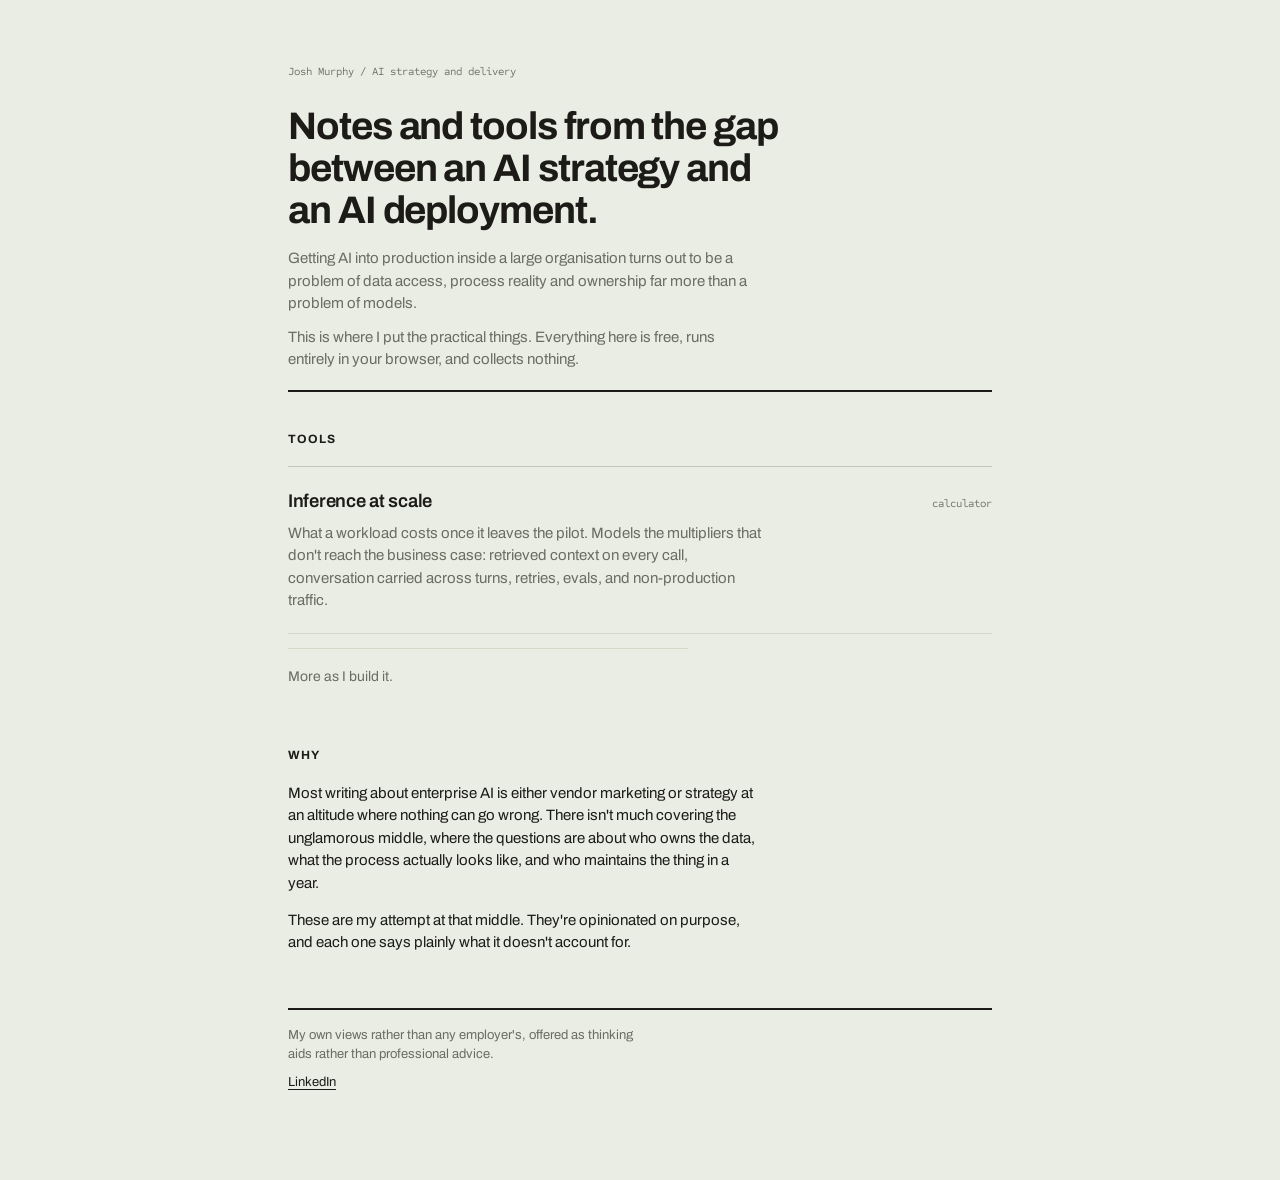
==== index.html @ 3060429d "Update index.html" ====
<!DOCTYPE html>
<html lang="en">
<head>
<meta charset="utf-8">
<meta name="viewport" content="width=device-width, initial-scale=1">
<title>Josh Murphy — AI strategy and delivery</title>
<meta name="description" content="Tools and working notes on getting AI from proposal to production.">
<link rel="preconnect" href="https://fonts.googleapis.com">
<link rel="preconnect" href="https://fonts.gstatic.com" crossorigin>
<link href="https://fonts.googleapis.com/css2?family=Archivo:wght@400;500;600;700&family=Sometype+Mono:wght@400;500;700&display=swap" rel="stylesheet">
<style>
  :root{
    --paper:#EAEDE4;
    --ink:#1C1B17;
    --faded:#6A6D60;
    --rule:#C2C6B6;
    --hair:#D6DACB;
    --red:#A83829;
    --sans:'Archivo',Helvetica,Arial,sans-serif;
    --mono:'Sometype Mono',ui-monospace,Menlo,monospace;
  }

  *{box-sizing:border-box;}
  html{-webkit-text-size-adjust:100%;}

  body{
    margin:0;
    background:var(--paper);
    color:var(--ink);
    font-family:var(--sans);
    font-size:16px;
    line-height:1.5;
    padding:0 1.15rem 5rem;
  }

  .sheet{max-width:44rem;margin:0 auto;}

  a{color:var(--ink);text-underline-offset:3px;}
  :focus-visible{outline:2px solid var(--red);outline-offset:2px;}

  .masthead{padding:4rem 0 1.2rem;border-bottom:2px solid var(--ink);}

  .docline{
    font-family:var(--mono);
    font-size:.6875rem;
    color:var(--faded);
    margin:0 0 1.5rem;
  }

  h1{
    font-weight:700;
    font-size:clamp(1.65rem,4.4vw,2.4rem);
    letter-spacing:-.028em;
    line-height:1.1;
    margin:0 0 1rem;
    max-width:22ch;
  }

  .standfirst{font-size:.9375rem;color:var(--faded);margin:0 0 .7rem;max-width:52ch;}
  .standfirst:last-child{margin-bottom:0;}

  .block{padding:2.4rem 0 .4rem;}

  .block > h2{
    font-size:.75rem;
    font-weight:700;
    letter-spacing:.08em;
    text-transform:uppercase;
    margin:0 0 1.1rem;
  }

  .item{
    display:block;
    text-decoration:none;
    color:var(--ink);
    border-top:1px solid var(--rule);
    border-bottom:1px solid var(--hair);
    padding:1.3rem 0;
  }

  .item + .item{border-top:0;}

  .itop{
    display:flex;
    justify-content:space-between;
    align-items:baseline;
    gap:1rem;
    margin-bottom:.4rem;
  }

  .item h3{
    font-size:1.15rem;
    font-weight:600;
    letter-spacing:-.015em;
    margin:0;
  }

  .item .meta{
    font-family:var(--mono);
    font-size:.6875rem;
    color:var(--faded);
    white-space:nowrap;
  }

  .item p{font-size:.9375rem;color:var(--faded);margin:0;max-width:54ch;}

  .item:hover h3{color:var(--red);}
  .item:hover .meta{color:var(--red);}

  .pending{
    border-top:1px solid var(--hair);
    padding:1.1rem 0 0;
    font-size:.875rem;
    color:var(--faded);
    max-width:50ch;
  }

  .prose p{font-size:.9375rem;margin:0 0 .9rem;max-width:52ch;}
  .prose p:last-child{margin-bottom:0;}

  footer{
    margin-top:3rem;
    padding-top:1rem;
    border-top:2px solid var(--ink);
    font-size:.8125rem;
    color:var(--faded);
  }

  footer p{margin:0 0 .5rem;max-width:50ch;}
</style>
</head>
<body>
<div class="sheet">

<div class="masthead">
  <p class="docline">Josh Murphy / AI strategy and delivery</p>
  <h1>Notes and tools from the gap between an AI strategy and an AI deployment.</h1>
  <p class="standfirst">Getting AI into production inside a large organisation turns out to be a problem of data access, process reality and ownership far more than a problem of models.</p>
  <p class="standfirst">This is where I put the practical things. Everything here is free, runs entirely in your browser, and collects nothing.</p>
</div>

<div class="block">
  <h2>Tools</h2>

  <a class="item" href="cost/">
    <div class="itop">
      <h3>Inference at scale</h3>
      <span class="meta">calculator</span>
    </div>
    <p>What a workload costs once it leaves the pilot. Models the multipliers that don't reach the business case: retrieved context on every call, conversation carried across turns, retries, evals, and non-production traffic.</p>
  </a>

  <p class="pending">More as I build it.</p>
</div>

<div class="block prose">
  <h2>Why</h2>
  <p>Most writing about enterprise AI is either vendor marketing or strategy at an altitude where nothing can go wrong. There isn't much covering the unglamorous middle, where the questions are about who owns the data, what the process actually looks like, and who maintains the thing in a year.</p>
  <p>These are my attempt at that middle. They're opinionated on purpose, and each one says plainly what it doesn't account for.</p>
</div>

<footer>
  <p>My own views rather than any employer's, offered as thinking aids rather than professional advice.</p>
  <p><a href="https://www.linkedin.com/in/josh-murphy-96575b184">LinkedIn</a></p>
</footer>

</div>
</body>
</html>
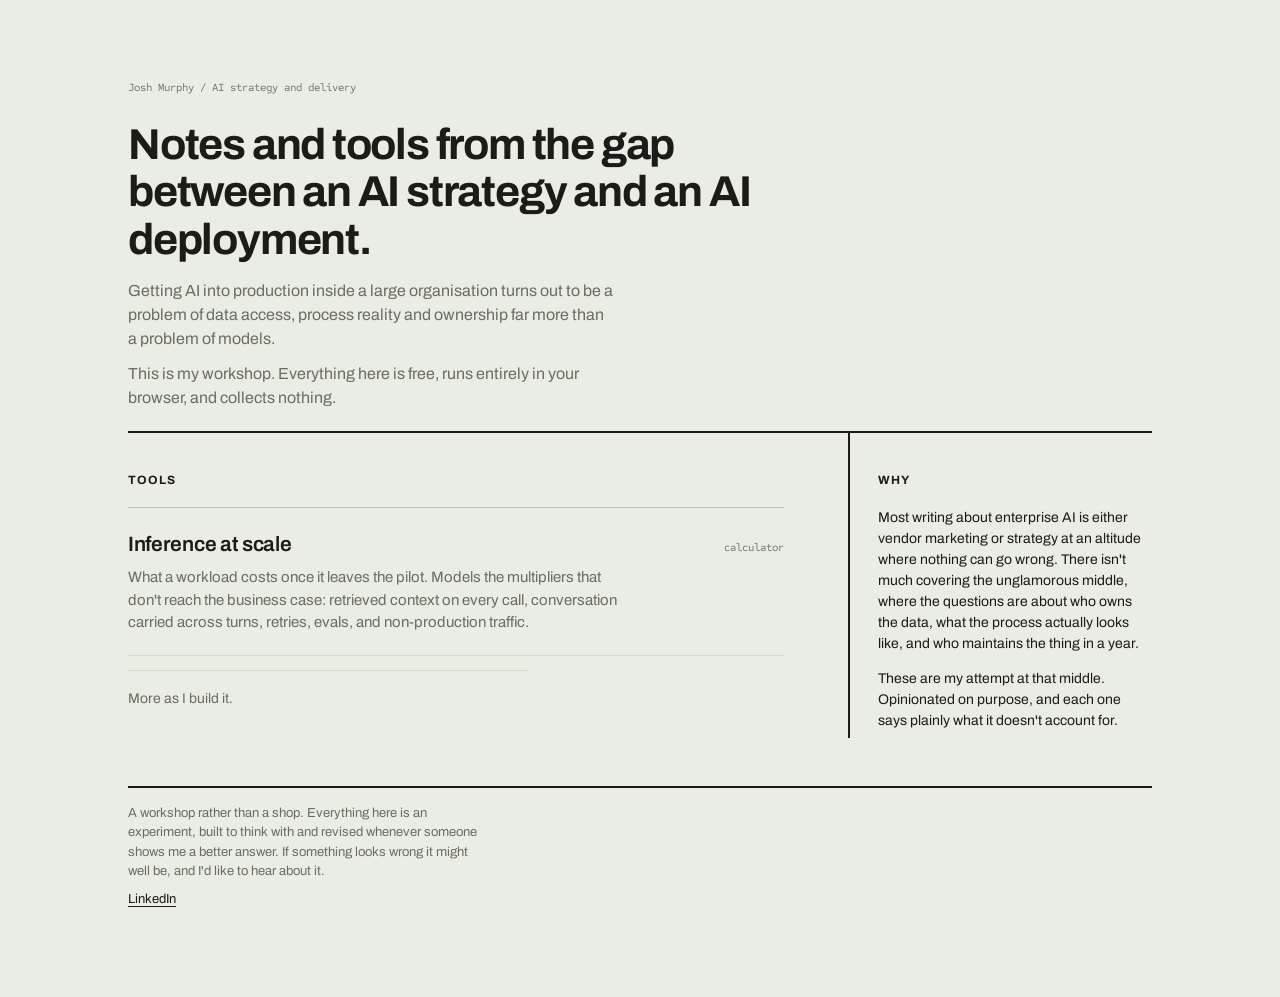
==== commit 58e5e3af: "Update index.html" ====
--- a/index.html
+++ b/index.html
@@ -3,7 +3,7 @@
 <head>
 <meta charset="utf-8">
 <meta name="viewport" content="width=device-width, initial-scale=1">
-<title>Josh Murphy — AI strategy and delivery</title>
+<title>Josh Murphy — AI strategist and enthusiast</title>
 <meta name="description" content="Tools and working notes on getting AI from proposal to production.">
 <link rel="preconnect" href="https://fonts.googleapis.com">
 <link rel="preconnect" href="https://fonts.gstatic.com" crossorigin>
@@ -33,12 +33,12 @@
     padding:0 1.15rem 5rem;
   }
 
-  .sheet{max-width:44rem;margin:0 auto;}
+  .sheet{max-width:64rem;margin:0 auto;}
 
   a{color:var(--ink);text-underline-offset:3px;}
   :focus-visible{outline:2px solid var(--red);outline-offset:2px;}
 
-  .masthead{padding:4rem 0 1.2rem;border-bottom:2px solid var(--ink);}
+  .masthead{padding:4rem 0 1.3rem;border-bottom:2px solid var(--ink);}
 
   .docline{
     font-family:var(--mono);
@@ -49,15 +49,17 @@
 
   h1{
     font-weight:700;
-    font-size:clamp(1.65rem,4.4vw,2.4rem);
+    font-size:clamp(1.65rem,4.4vw,2.7rem);
     letter-spacing:-.028em;
     line-height:1.1;
     margin:0 0 1rem;
-    max-width:22ch;
+    max-width:24ch;
   }
 
-  .standfirst{font-size:.9375rem;color:var(--faded);margin:0 0 .7rem;max-width:52ch;}
+  .standfirst{font-size:.9375rem;color:var(--faded);margin:0 0 .7rem;max-width:54ch;}
   .standfirst:last-child{margin-bottom:0;}
+
+  .layout{display:block;}
 
   .block{padding:2.4rem 0 .4rem;}
 
@@ -88,12 +90,7 @@
     margin-bottom:.4rem;
   }
 
-  .item h3{
-    font-size:1.15rem;
-    font-weight:600;
-    letter-spacing:-.015em;
-    margin:0;
-  }
+  .item h3{font-size:1.2rem;font-weight:600;letter-spacing:-.015em;margin:0;}
 
   .item .meta{
     font-family:var(--mono);
@@ -102,10 +99,9 @@
     white-space:nowrap;
   }
 
-  .item p{font-size:.9375rem;color:var(--faded);margin:0;max-width:54ch;}
+  .item p{font-size:.9375rem;color:var(--faded);margin:0;max-width:56ch;}
 
-  .item:hover h3{color:var(--red);}
-  .item:hover .meta{color:var(--red);}
+  .item:hover h3,.item:hover .meta{color:var(--red);}
 
   .pending{
     border-top:1px solid var(--hair);
@@ -126,7 +122,31 @@
     color:var(--faded);
   }
 
-  footer p{margin:0 0 .5rem;max-width:50ch;}
+  footer p{margin:0 0 .5rem;max-width:52ch;}
+
+  @media (min-width:58rem){
+    body{padding-left:2rem;padding-right:2rem;}
+    .masthead{padding-top:5rem;}
+    .standfirst{font-size:1rem;}
+
+    .layout{
+      display:grid;
+      grid-template-columns:minmax(0,1fr) 19rem;
+      gap:4rem;
+      align-items:start;
+    }
+
+    .side{
+      padding-top:2.4rem;
+      border-left:2px solid var(--ink);
+      padding-left:1.75rem;
+    }
+
+    .side .block{padding-top:0;}
+    .side .prose p{font-size:.875rem;}
+
+    .item h3{font-size:1.3rem;}
+  }
 </style>
 </head>
 <body>
@@ -136,31 +156,39 @@
   <p class="docline">Josh Murphy / AI strategy and delivery</p>
   <h1>Notes and tools from the gap between an AI strategy and an AI deployment.</h1>
   <p class="standfirst">Getting AI into production inside a large organisation turns out to be a problem of data access, process reality and ownership far more than a problem of models.</p>
-  <p class="standfirst">This is where I put the practical things. Everything here is free, runs entirely in your browser, and collects nothing.</p>
+  <p class="standfirst">This is my workshop. Everything here is free, runs entirely in your browser, and collects nothing.</p>
 </div>
 
-<div class="block">
-  <h2>Tools</h2>
+<div class="layout">
 
-  <a class="item" href="cost/">
-    <div class="itop">
-      <h3>Inference at scale</h3>
-      <span class="meta">calculator</span>
+  <div class="main">
+    <div class="block">
+      <h2>Tools</h2>
+
+      <a class="item" href="cost/">
+        <div class="itop">
+          <h3>Inference at scale</h3>
+          <span class="meta">calculator</span>
+        </div>
+        <p>What a workload costs once it leaves the pilot. Models the multipliers that don't reach the business case: retrieved context on every call, conversation carried across turns, retries, evals, and non-production traffic.</p>
+      </a>
+
+      <p class="pending">More as I build it.</p>
     </div>
-    <p>What a workload costs once it leaves the pilot. Models the multipliers that don't reach the business case: retrieved context on every call, conversation carried across turns, retries, evals, and non-production traffic.</p>
-  </a>
+  </div>
 
-  <p class="pending">More as I build it.</p>
-</div>
+  <div class="side">
+    <div class="block prose">
+      <h2>Why</h2>
+      <p>Most writing about enterprise AI is either vendor marketing or strategy at an altitude where nothing can go wrong. There isn't much covering the unglamorous middle, where the questions are about who owns the data, what the process actually looks like, and who maintains the thing in a year.</p>
+      <p>These are my attempt at that middle. Opinionated on purpose, and each one says plainly what it doesn't account for.</p>
+    </div>
+  </div>
 
-<div class="block prose">
-  <h2>Why</h2>
-  <p>Most writing about enterprise AI is either vendor marketing or strategy at an altitude where nothing can go wrong. There isn't much covering the unglamorous middle, where the questions are about who owns the data, what the process actually looks like, and who maintains the thing in a year.</p>
-  <p>These are my attempt at that middle. They're opinionated on purpose, and each one says plainly what it doesn't account for.</p>
 </div>
 
 <footer>
-  <p>My own views rather than any employer's, offered as thinking aids rather than professional advice.</p>
+  <p>A workshop rather than a shop. Everything here is an experiment, built to think with and revised whenever someone shows me a better answer. If something looks wrong it might well be, and I'd like to hear about it.</p>
   <p><a href="https://www.linkedin.com/in/josh-murphy-96575b184">LinkedIn</a></p>
 </footer>
 
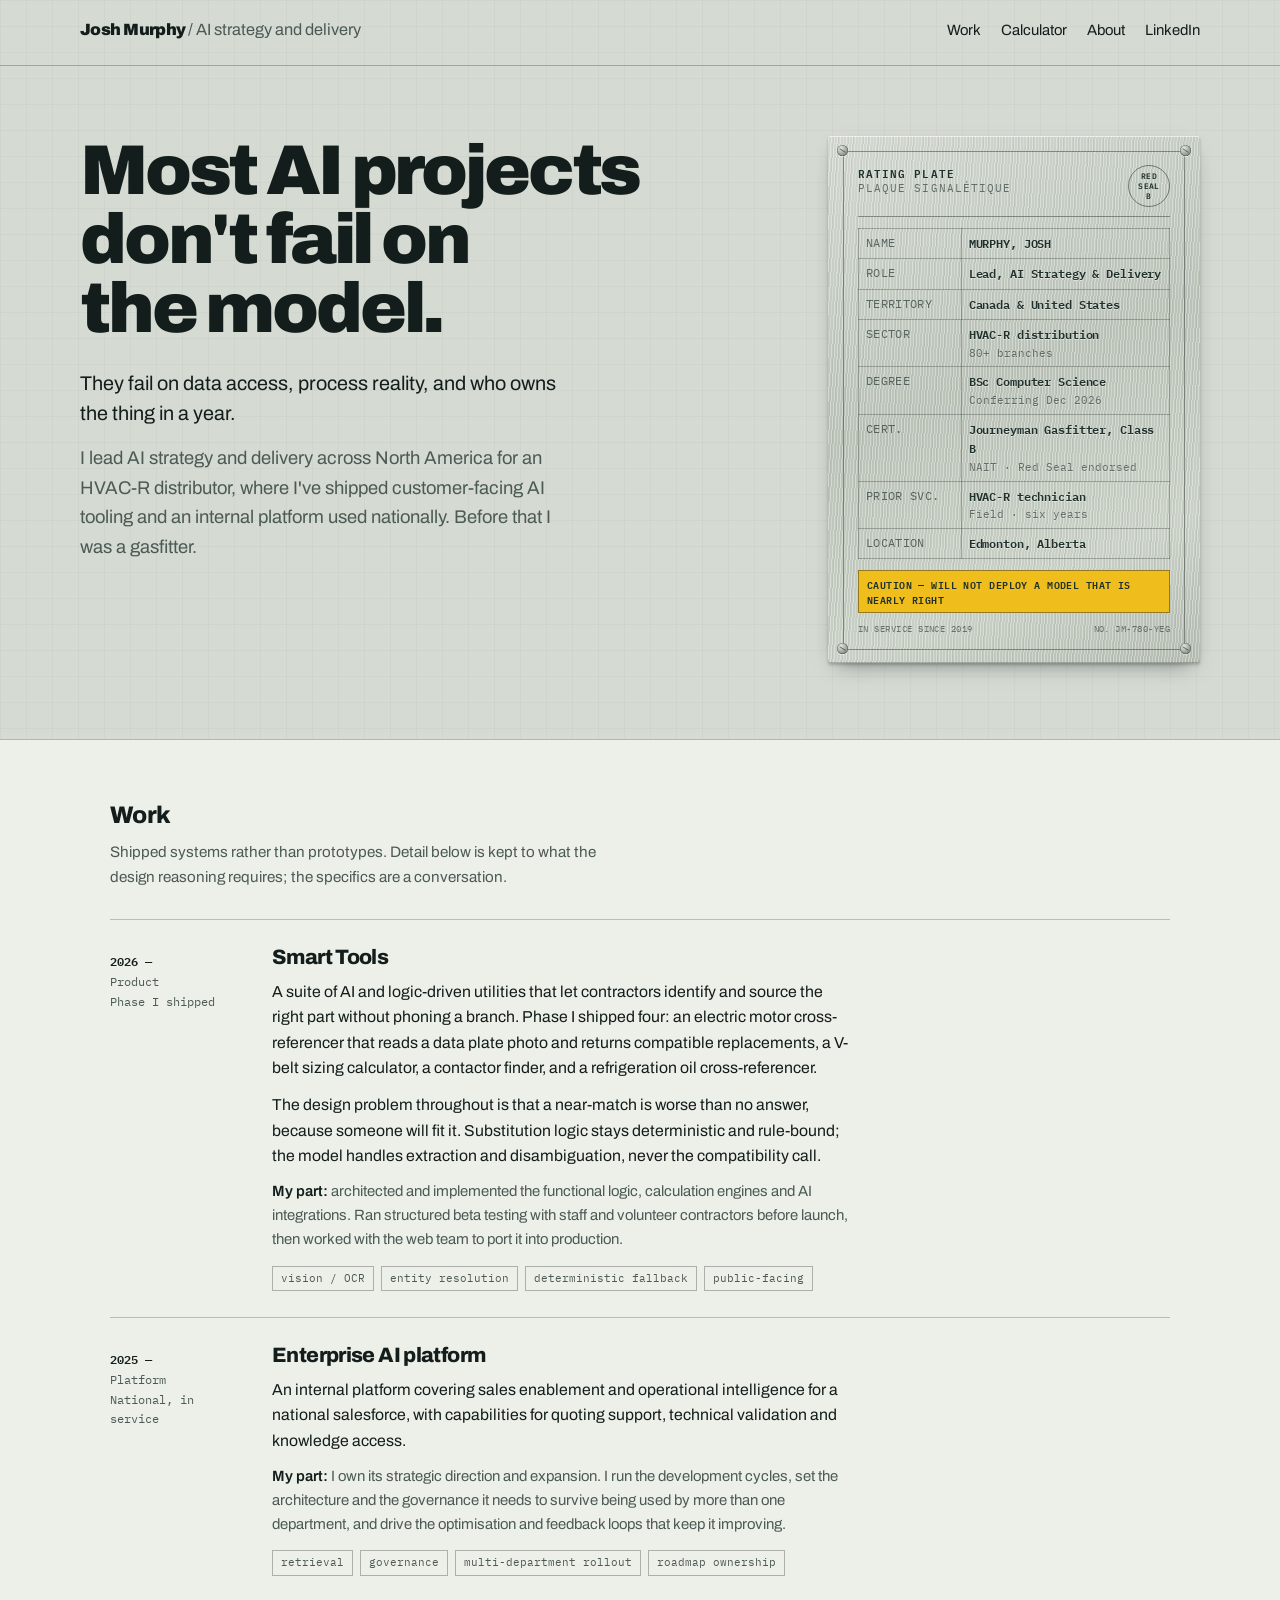
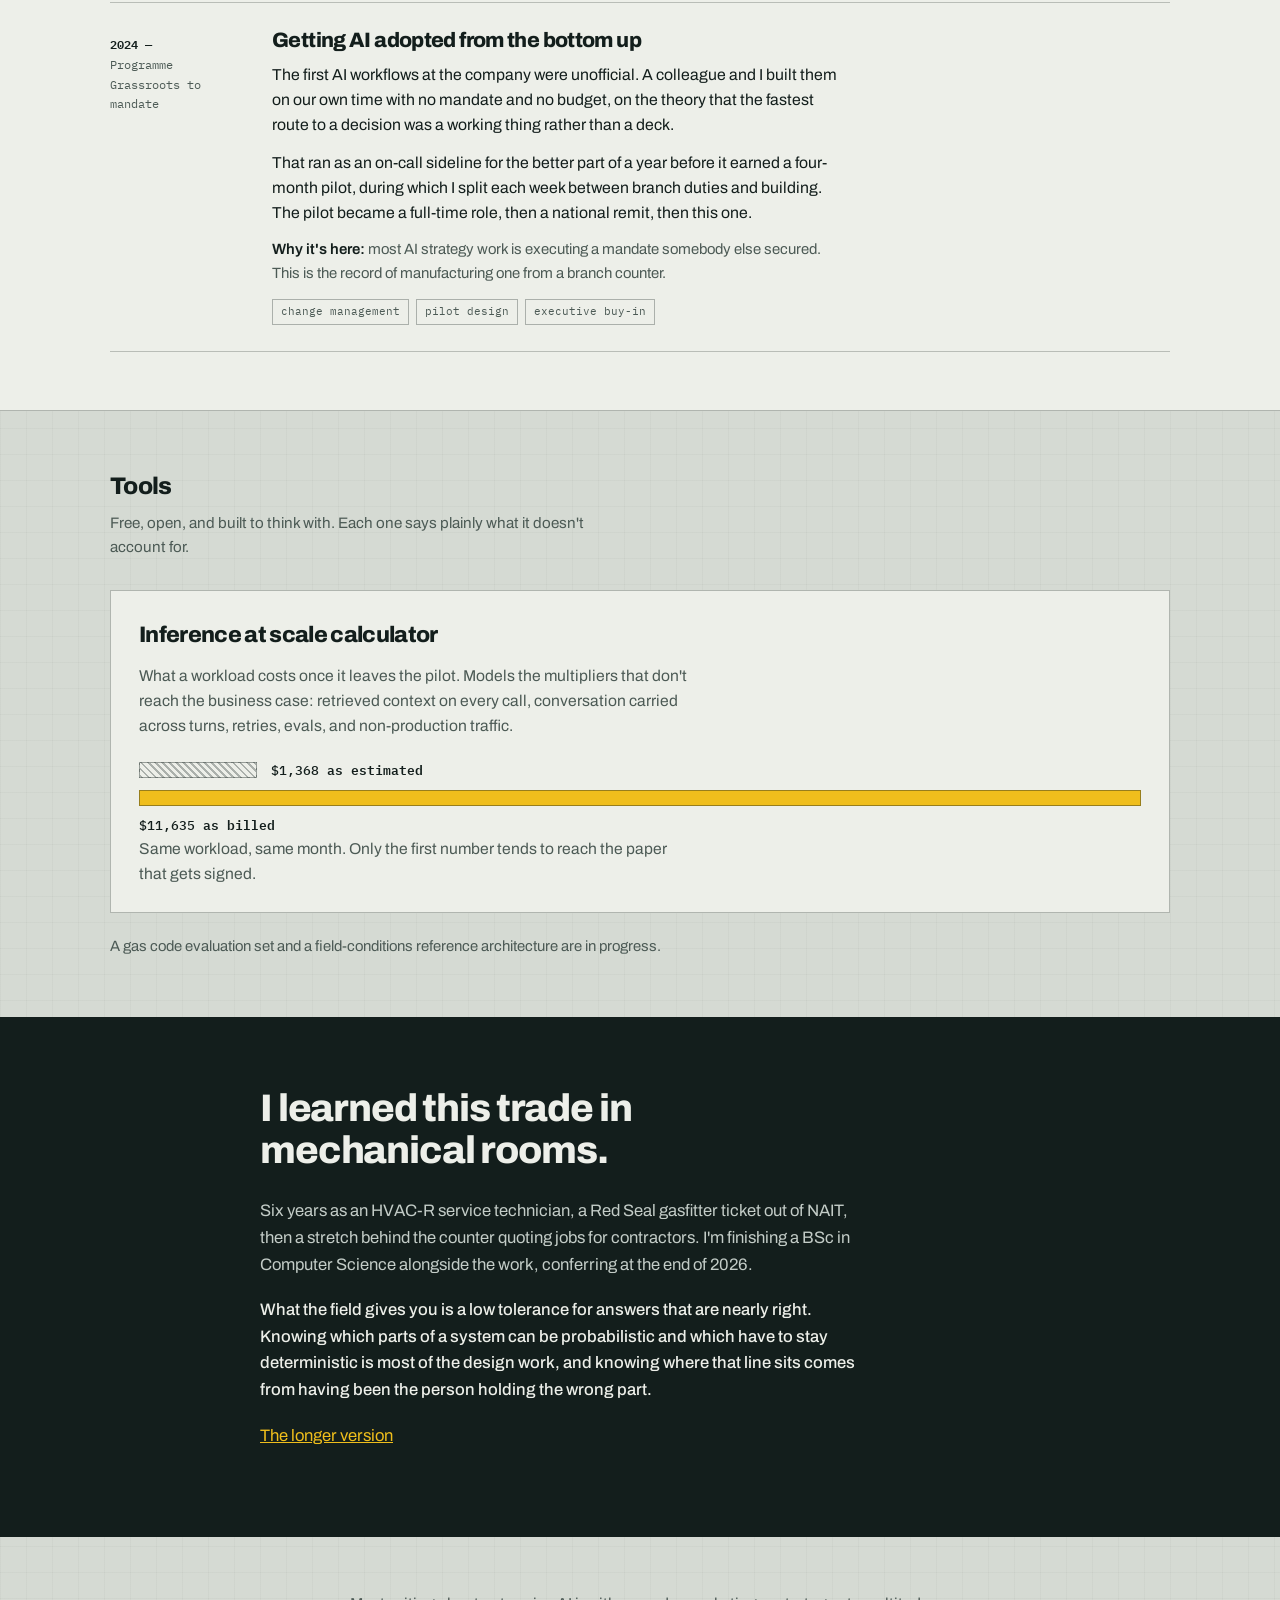
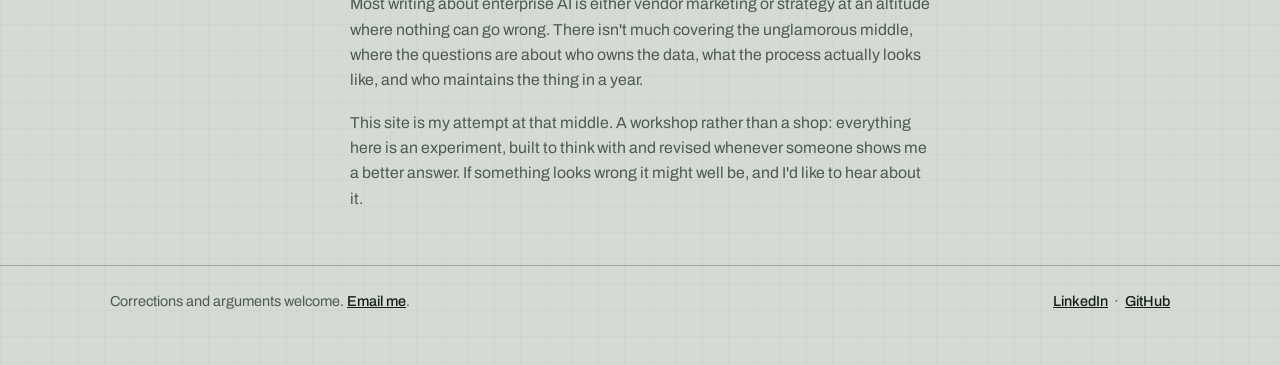
==== commit ad7fa2cb: "Update index.html" ====
--- a/index.html
+++ b/index.html
@@ -3,195 +3,334 @@
 <head>
 <meta charset="utf-8">
 <meta name="viewport" content="width=device-width, initial-scale=1">
-<title>Josh Murphy — AI strategist and enthusiast</title>
-<meta name="description" content="Tools and working notes on getting AI from proposal to production.">
+<title>Josh Murphy — AI strategy and delivery</title>
+<meta name="description" content="AI strategy and delivery lead. Shipped AI tooling for HVAC-R distribution across North America. Tools and working notes on getting AI from proposal to production.">
 <link rel="preconnect" href="https://fonts.googleapis.com">
 <link rel="preconnect" href="https://fonts.gstatic.com" crossorigin>
-<link href="https://fonts.googleapis.com/css2?family=Archivo:wght@400;500;600;700&family=Sometype+Mono:wght@400;500;700&display=swap" rel="stylesheet">
+<link href="https://fonts.googleapis.com/css2?family=Archivo:wght@400;500;600;700;800;900&family=IBM+Plex+Mono:wght@400;500;600&display=swap" rel="stylesheet">
 <style>
-  :root{
-    --paper:#EAEDE4;
-    --ink:#1C1B17;
-    --faded:#6A6D60;
-    --rule:#C2C6B6;
-    --hair:#D6DACB;
-    --red:#A83829;
-    --sans:'Archivo',Helvetica,Arial,sans-serif;
-    --mono:'Sometype Mono',ui-monospace,Menlo,monospace;
-  }
-
-  *{box-sizing:border-box;}
-  html{-webkit-text-size-adjust:100%;}
-
-  body{
-    margin:0;
-    background:var(--paper);
-    color:var(--ink);
-    font-family:var(--sans);
-    font-size:16px;
-    line-height:1.5;
-    padding:0 1.15rem 5rem;
-  }
-
-  .sheet{max-width:64rem;margin:0 auto;}
-
-  a{color:var(--ink);text-underline-offset:3px;}
-  :focus-visible{outline:2px solid var(--red);outline-offset:2px;}
-
-  .masthead{padding:4rem 0 1.3rem;border-bottom:2px solid var(--ink);}
-
-  .docline{
-    font-family:var(--mono);
-    font-size:.6875rem;
-    color:var(--faded);
-    margin:0 0 1.5rem;
-  }
-
-  h1{
-    font-weight:700;
-    font-size:clamp(1.65rem,4.4vw,2.7rem);
-    letter-spacing:-.028em;
-    line-height:1.1;
-    margin:0 0 1rem;
-    max-width:24ch;
-  }
-
-  .standfirst{font-size:.9375rem;color:var(--faded);margin:0 0 .7rem;max-width:54ch;}
-  .standfirst:last-child{margin-bottom:0;}
-
-  .layout{display:block;}
-
-  .block{padding:2.4rem 0 .4rem;}
-
-  .block > h2{
-    font-size:.75rem;
-    font-weight:700;
-    letter-spacing:.08em;
-    text-transform:uppercase;
-    margin:0 0 1.1rem;
-  }
-
-  .item{
-    display:block;
-    text-decoration:none;
-    color:var(--ink);
-    border-top:1px solid var(--rule);
-    border-bottom:1px solid var(--hair);
-    padding:1.3rem 0;
-  }
-
-  .item + .item{border-top:0;}
-
-  .itop{
-    display:flex;
-    justify-content:space-between;
-    align-items:baseline;
-    gap:1rem;
-    margin-bottom:.4rem;
-  }
-
-  .item h3{font-size:1.2rem;font-weight:600;letter-spacing:-.015em;margin:0;}
-
-  .item .meta{
-    font-family:var(--mono);
-    font-size:.6875rem;
-    color:var(--faded);
-    white-space:nowrap;
-  }
-
-  .item p{font-size:.9375rem;color:var(--faded);margin:0;max-width:56ch;}
-
-  .item:hover h3,.item:hover .meta{color:var(--red);}
-
-  .pending{
-    border-top:1px solid var(--hair);
-    padding:1.1rem 0 0;
-    font-size:.875rem;
-    color:var(--faded);
-    max-width:50ch;
-  }
-
-  .prose p{font-size:.9375rem;margin:0 0 .9rem;max-width:52ch;}
-  .prose p:last-child{margin-bottom:0;}
-
-  footer{
-    margin-top:3rem;
-    padding-top:1rem;
-    border-top:2px solid var(--ink);
-    font-size:.8125rem;
-    color:var(--faded);
-  }
-
-  footer p{margin:0 0 .5rem;max-width:52ch;}
-
-  @media (min-width:58rem){
-    body{padding-left:2rem;padding-right:2rem;}
-    .masthead{padding-top:5rem;}
-    .standfirst{font-size:1rem;}
-
-    .layout{
-      display:grid;
-      grid-template-columns:minmax(0,1fr) 19rem;
-      gap:4rem;
-      align-items:start;
-    }
-
-    .side{
-      padding-top:2.4rem;
-      border-left:2px solid var(--ink);
-      padding-left:1.75rem;
-    }
-
-    .side .block{padding-top:0;}
-    .side .prose p{font-size:.875rem;}
-
-    .item h3{font-size:1.3rem;}
-  }
+:root{
+  --zinc:#D5DAD3;
+  --paper:#EDEFE9;
+  --ink:#131E1C;
+  --ink-soft:#4C5A55;
+  --gas:#EFBE1C;
+  --oxide:#9A4526;
+}
+*{box-sizing:border-box}
+html{-webkit-text-size-adjust:100%}
+body{
+  margin:0;color:var(--ink);
+  font-family:'Archivo',system-ui,sans-serif;
+  font-size:17px;line-height:1.6;
+  background-color:var(--zinc);
+  background-image:
+    linear-gradient(rgba(19,30,28,.028) 1px,transparent 1px),
+    linear-gradient(90deg,rgba(19,30,28,.028) 1px,transparent 1px);
+  background-size:26px 26px;
+}
+.wrap{max-width:1120px;margin:0 auto;padding:0 30px}
+a{color:inherit}
+:focus-visible{outline:2px solid var(--gas);outline-offset:3px}
+
+/* ---------------- header ---------------- */
+header{border-bottom:1px solid rgba(19,30,28,.28)}
+.bar{display:flex;align-items:baseline;justify-content:space-between;gap:24px;padding:17px 0}
+.mark{font-weight:900;letter-spacing:-.035em;font-size:1.02rem}
+.mark em{font-style:normal;font-weight:400;color:var(--ink-soft);letter-spacing:0}
+nav{display:flex;gap:20px;font-size:.93rem}
+nav a{text-decoration:none;padding-bottom:3px;border-bottom:2px solid transparent}
+nav a:hover,nav a:focus-visible{border-bottom-color:var(--gas)}
+
+/* ---------------- hero ---------------- */
+.hero{display:grid;grid-template-columns:1fr 372px;gap:60px;align-items:start;padding:70px 0 76px}
+h1{
+  font-size:clamp(2.5rem,6.2vw,4.4rem);
+  line-height:.98;letter-spacing:-.045em;font-weight:900;
+  margin:0 0 26px;max-width:13ch;text-wrap:balance;
+}
+.lede{font-size:1.15rem;max-width:45ch;margin:0 0 16px;color:var(--ink-soft)}
+.lede.first{color:var(--ink);font-size:1.24rem;line-height:1.5}
+
+/* ---------------- rating plate ---------------- */
+.plate{
+  position:relative;padding:15px 15px 13px;border-radius:2px;color:#20302C;
+  background-color:#C4CBC2;
+  background-image:
+    repeating-linear-gradient(94deg,rgba(255,255,255,.34) 0 1px,transparent 1px 3px),
+    repeating-linear-gradient(94deg,rgba(19,30,28,.05) 0 1px,transparent 1px 5px),
+    linear-gradient(158deg,#D2D8CF 0%,#BAC2B8 46%,#C9D0C6 78%,#B3BBB1 100%);
+  box-shadow:
+    inset 0 1px 0 rgba(255,255,255,.6),
+    inset 0 -1px 0 rgba(19,30,28,.22),
+    0 10px 20px -10px rgba(19,30,28,.5),
+    0 2px 3px rgba(19,30,28,.22);
+  font-family:'IBM Plex Mono',monospace;
+}
+.screw{
+  position:absolute;width:11px;height:11px;border-radius:50%;
+  background:radial-gradient(circle at 34% 30%,#E6EAE4,#9AA298 58%,#6A736A);
+  box-shadow:inset 0 0 0 .5px rgba(19,30,28,.5), 0 1px 1px rgba(255,255,255,.5);
+}
+.screw::after{
+  content:"";position:absolute;left:2px;right:2px;top:5px;height:1px;
+  background:rgba(19,30,28,.55);transform:rotate(34deg);
+}
+.screw.tl{top:9px;left:9px}.screw.tr{top:9px;right:9px}
+.screw.bl{bottom:9px;left:9px}.screw.br{bottom:9px;right:9px}
+
+.plate-inner{border:1.5px solid rgba(19,30,28,.42);padding:13px 14px 12px}
+.plate-top{
+  display:flex;justify-content:space-between;align-items:flex-start;gap:12px;
+  padding-bottom:9px;margin-bottom:11px;border-bottom:1.5px solid rgba(19,30,28,.42);
+}
+.plate-title{font-size:.66rem;font-weight:600;letter-spacing:.1em;line-height:1.5}
+.plate-title span{display:block;font-weight:400;opacity:.62}
+.plate-badge{
+  border:1.5px solid rgba(19,30,28,.5);border-radius:50%;
+  width:42px;height:42px;flex:none;display:grid;place-content:center;text-align:center;
+  font-size:.5rem;font-weight:600;letter-spacing:.04em;line-height:1.25;
+}
+
+table{width:100%;border-collapse:collapse;font-size:.72rem}
+td{border:1px solid rgba(19,30,28,.28);padding:5px 7px;vertical-align:top}
+td.k{width:33%;opacity:.66;letter-spacing:.03em;white-space:nowrap}
+td.v{font-weight:600;font-size:.76rem;letter-spacing:-.01em;text-shadow:0 1px 0 rgba(255,255,255,.4)}
+td.v small{display:block;font-weight:400;font-size:.66rem;opacity:.6;letter-spacing:0}
+
+.plate-warn{
+  margin-top:11px;padding:6px 8px;background:var(--gas);
+  border:1px solid rgba(19,30,28,.42);
+  font-size:.6rem;font-weight:600;letter-spacing:.045em;line-height:1.5;
+}
+.plate-ser{
+  display:flex;justify-content:space-between;gap:10px;
+  margin-top:9px;font-size:.58rem;opacity:.58;letter-spacing:.05em;
+}
+
+/* ---------------- bands ---------------- */
+.band-paper{background:var(--paper);border-top:1px solid rgba(19,30,28,.28);border-bottom:1px solid rgba(19,30,28,.28)}
+.band-paper .wrap{padding-top:56px;padding-bottom:58px}
+.band-zinc .wrap{padding-top:56px;padding-bottom:58px}
+h2{font-size:1.5rem;letter-spacing:-.03em;font-weight:800;margin:0 0 6px}
+.h2note{margin:0 0 30px;color:var(--ink-soft);font-size:.95rem;max-width:58ch}
+
+/* ---------------- work entries ---------------- */
+.job{
+  display:grid;grid-template-columns:132px 1fr;gap:30px;
+  padding:26px 0;border-top:1px solid rgba(19,30,28,.24);
+}
+.job:last-of-type{border-bottom:1px solid rgba(19,30,28,.24)}
+.job-meta{font-family:'IBM Plex Mono',monospace;font-size:.72rem;line-height:1.7;color:var(--ink-soft);padding-top:5px}
+.job-meta b{display:block;color:var(--ink);font-weight:600;font-size:.78rem}
+.job h3{margin:0 0 9px;font-size:1.3rem;letter-spacing:-.03em;font-weight:800;line-height:1.15}
+.job p{margin:0 0 12px;font-size:.99rem;max-width:64ch}
+.job p:last-child{margin-bottom:0}
+.job .role{color:var(--ink-soft);font-size:.93rem}
+.job .role b{color:var(--ink);font-weight:600}
+.tags{display:flex;flex-wrap:wrap;gap:7px;margin-top:14px}
+.tags span{
+  font-family:'IBM Plex Mono',monospace;font-size:.68rem;
+  border:1px solid rgba(19,30,28,.3);padding:3px 8px;color:var(--ink-soft);
+}
+
+/* ---------------- tool ---------------- */
+.tool{display:block;text-decoration:none;background:var(--paper);border:1px solid rgba(19,30,28,.28)}
+.tool-body{padding:26px 28px 22px}
+.tool h3{margin:0 0 10px;font-size:1.4rem;letter-spacing:-.03em;font-weight:800}
+.tool p{margin:0;color:var(--ink-soft);max-width:62ch;font-size:.98rem}
+.gap{padding:0 28px 26px}
+.gap-row{display:flex;align-items:center;gap:14px;margin-bottom:9px}
+.gap-bar{height:16px;border:1px solid rgba(19,30,28,.4)}
+.gap-bar.est{width:11.8%;background:repeating-linear-gradient(45deg,rgba(19,30,28,.3) 0 2px,transparent 2px 5px)}
+.gap-bar.bill{width:100%;background:var(--gas)}
+.gap-lab{font-family:'IBM Plex Mono',monospace;font-size:.82rem;white-space:nowrap;font-weight:500}
+.gap-lab b{font-weight:600}
+.gap-note{margin:14px 0 0;font-size:.9rem;color:var(--ink-soft)}
+.tool:hover .gap-bar.bill,.tool:focus-visible .gap-bar.bill{background:var(--oxide)}
+.soon{margin:22px 0 0;color:var(--ink-soft);font-size:.93rem}
+
+/* ---------------- dark band ---------------- */
+.band-ink{background:var(--ink);color:var(--paper)}
+.band-ink .wrap{padding-top:70px;padding-bottom:70px;max-width:820px}
+.band-ink h2{color:var(--paper);font-size:clamp(1.7rem,3.6vw,2.4rem);line-height:1.1;max-width:20ch;margin-bottom:26px}
+.band-ink p{max-width:60ch;margin:0 0 19px;color:#C3CCC7;font-size:1.04rem}
+.band-ink p.punch{color:var(--paper);font-weight:500}
+.band-ink a{color:var(--gas)}
+
+.closing{padding:54px 0}
+.closing .wrap{max-width:640px}
+.closing p{margin:0 0 17px;color:var(--ink-soft);font-size:.99rem}
+.closing p:last-child{margin:0}
+
+footer{border-top:1px solid rgba(19,30,28,.28);padding:24px 0 52px;font-size:.9rem;color:var(--ink-soft)}
+.foot-row{display:flex;justify-content:space-between;gap:18px;flex-wrap:wrap;align-items:baseline}
+footer a{color:var(--ink);font-weight:500}
+
+@media (max-width:900px){
+  .hero{grid-template-columns:1fr;gap:44px;padding:50px 0 54px}
+  h1{max-width:none}
+  .job{grid-template-columns:1fr;gap:12px}
+  .job-meta{padding-top:0}
+  .job-meta b{display:inline;margin-right:10px}
+}
+@media (max-width:520px){
+  .gap-row{flex-wrap:wrap;gap:7px}
+  .gap-bar{width:100%!important}
+}
+@media (prefers-reduced-motion:reduce){*{transition:none!important;animation:none!important}}
 </style>
 </head>
 <body>
-<div class="sheet">
-
-<div class="masthead">
-  <p class="docline">Josh Murphy / AI strategy and delivery</p>
-  <h1>Notes and tools from the gap between an AI strategy and an AI deployment.</h1>
-  <p class="standfirst">Getting AI into production inside a large organisation turns out to be a problem of data access, process reality and ownership far more than a problem of models.</p>
-  <p class="standfirst">This is my workshop. Everything here is free, runs entirely in your browser, and collects nothing.</p>
-</div>
-
-<div class="layout">
-
-  <div class="main">
-    <div class="block">
+
+<header>
+  <div class="wrap bar">
+    <div class="mark">Josh Murphy <em>/ AI strategy and delivery</em></div>
+    <nav>
+      <a href="#work">Work</a>
+      <a href="/cost/">Calculator</a>
+      <a href="/about/">About</a>
+      <a href="https://www.linkedin.com/in/josh-murphy-96575b184">LinkedIn</a>
+    </nav>
+  </div>
+</header>
+
+<main>
+
+  <div class="wrap hero">
+    <div>
+      <h1>Most AI projects don't fail on the model.</h1>
+      <p class="lede first">They fail on data access, process reality, and who owns the thing in a year.</p>
+      <p class="lede">I lead AI strategy and delivery across North America for an HVAC-R distributor, where I've shipped customer-facing AI tooling and an internal platform used nationally. Before that I was a gasfitter.</p>
+    </div>
+
+    <div class="plate">
+      <div class="screw tl"></div><div class="screw tr"></div>
+      <div class="screw bl"></div><div class="screw br"></div>
+      <div class="plate-inner">
+
+        <div class="plate-top">
+          <div class="plate-title">
+            RATING PLATE
+            <span>PLAQUE SIGNALÉTIQUE</span>
+          </div>
+          <div class="plate-badge">RED<br>SEAL<br>B</div>
+        </div>
+
+        <table>
+          <tr><td class="k">NAME</td><td class="v">MURPHY, JOSH</td></tr>
+          <tr><td class="k">ROLE</td><td class="v">Lead, AI Strategy &amp; Delivery</td></tr>
+          <tr><td class="k">TERRITORY</td><td class="v">Canada &amp; United States</td></tr>
+          <tr><td class="k">SECTOR</td><td class="v">HVAC-R distribution<small>80+ branches</small></td></tr>
+          <tr><td class="k">DEGREE</td><td class="v">BSc Computer Science<small>Conferring Dec 2026</small></td></tr>
+          <tr><td class="k">CERT.</td><td class="v">Journeyman Gasfitter, Class B<small>NAIT · Red Seal endorsed</small></td></tr>
+          <tr><td class="k">PRIOR SVC.</td><td class="v">HVAC-R technician<small>Field · six years</small></td></tr>
+          <tr><td class="k">LOCATION</td><td class="v">Edmonton, Alberta</td></tr>
+        </table>
+
+        <div class="plate-warn">
+          CAUTION — WILL NOT DEPLOY A MODEL THAT IS NEARLY RIGHT
+        </div>
+
+        <div class="plate-ser">
+          <span>IN SERVICE SINCE 2019</span>
+          <span>NO. JM-780-YEG</span>
+        </div>
+
+      </div>
+    </div>
+  </div>
+
+  <div class="band-paper" id="work">
+    <div class="wrap">
+      <h2>Work</h2>
+      <p class="h2note">Shipped systems rather than prototypes. Detail below is kept to what the design reasoning requires; the specifics are a conversation.</p>
+
+      <div class="job">
+        <div class="job-meta"><b>2026 —</b>Product<br>Phase I shipped</div>
+        <div>
+          <h3>Smart Tools</h3>
+          <p>A suite of AI and logic-driven utilities that let contractors identify and source the right part without phoning a branch. Phase I shipped four: an electric motor cross-referencer that reads a data plate photo and returns compatible replacements, a V-belt sizing calculator, a contactor finder, and a refrigeration oil cross-referencer.</p>
+          <p>The design problem throughout is that a near-match is worse than no answer, because someone will fit it. Substitution logic stays deterministic and rule-bound; the model handles extraction and disambiguation, never the compatibility call.</p>
+          <p class="role"><b>My part:</b> architected and implemented the functional logic, calculation engines and AI integrations. Ran structured beta testing with staff and volunteer contractors before launch, then worked with the web team to port it into production.</p>
+          <div class="tags"><span>vision / OCR</span><span>entity resolution</span><span>deterministic fallback</span><span>public-facing</span></div>
+        </div>
+      </div>
+
+      <div class="job">
+        <div class="job-meta"><b>2025 —</b>Platform<br>National, in service</div>
+        <div>
+          <h3>Enterprise AI platform</h3>
+          <p>An internal platform covering sales enablement and operational intelligence for a national salesforce, with capabilities for quoting support, technical validation and knowledge access.</p>
+          <p class="role"><b>My part:</b> I own its strategic direction and expansion. I run the development cycles, set the architecture and the governance it needs to survive being used by more than one department, and drive the optimisation and feedback loops that keep it improving.</p>
+          <div class="tags"><span>retrieval</span><span>governance</span><span>multi-department rollout</span><span>roadmap ownership</span></div>
+        </div>
+      </div>
+
+      <div class="job">
+        <div class="job-meta"><b>2024 —</b>Programme<br>Grassroots to mandate</div>
+        <div>
+          <h3>Getting AI adopted from the bottom up</h3>
+          <p>The first AI workflows at the company were unofficial. A colleague and I built them on our own time with no mandate and no budget, on the theory that the fastest route to a decision was a working thing rather than a deck.</p>
+          <p>That ran as an on-call sideline for the better part of a year before it earned a four-month pilot, during which I split each week between branch duties and building. The pilot became a full-time role, then a national remit, then this one.</p>
+          <p class="role"><b>Why it's here:</b> most AI strategy work is executing a mandate somebody else secured. This is the record of manufacturing one from a branch counter.</p>
+          <div class="tags"><span>change management</span><span>pilot design</span><span>executive buy-in</span></div>
+        </div>
+      </div>
+    </div>
+  </div>
+
+  <div class="band-zinc">
+    <div class="wrap">
       <h2>Tools</h2>
-
-      <a class="item" href="cost/">
-        <div class="itop">
-          <h3>Inference at scale</h3>
-          <span class="meta">calculator</span>
-        </div>
-        <p>What a workload costs once it leaves the pilot. Models the multipliers that don't reach the business case: retrieved context on every call, conversation carried across turns, retries, evals, and non-production traffic.</p>
+      <p class="h2note">Free, open, and built to think with. Each one says plainly what it doesn't account for.</p>
+
+      <a class="tool" href="/cost/">
+        <div class="tool-body">
+          <h3>Inference at scale calculator</h3>
+          <p>What a workload costs once it leaves the pilot. Models the multipliers that don't reach the business case: retrieved context on every call, conversation carried across turns, retries, evals, and non-production traffic.</p>
+        </div>
+        <div class="gap">
+          <div class="gap-row">
+            <div class="gap-bar est"></div>
+            <div class="gap-lab">$1,368 <b>as estimated</b></div>
+          </div>
+          <div class="gap-row">
+            <div class="gap-bar bill"></div>
+          </div>
+          <div class="gap-lab">$11,635 <b>as billed</b></div>
+          <p class="gap-note">Same workload, same month. Only the first number tends to reach the paper that gets signed.</p>
+        </div>
       </a>
 
-      <p class="pending">More as I build it.</p>
-    </div>
-  </div>
-
-  <div class="side">
-    <div class="block prose">
-      <h2>Why</h2>
+      <p class="soon">A gas code evaluation set and a field-conditions reference architecture are in progress.</p>
+    </div>
+  </div>
+
+  <div class="band-ink">
+    <div class="wrap">
+      <h2>I learned this trade in mechanical rooms.</h2>
+      <p>Six years as an HVAC-R service technician, a Red Seal gasfitter ticket out of NAIT, then a stretch behind the counter quoting jobs for contractors. I'm finishing a BSc in Computer Science alongside the work, conferring at the end of 2026.</p>
+      <p class="punch">What the field gives you is a low tolerance for answers that are nearly right. Knowing which parts of a system can be probabilistic and which have to stay deterministic is most of the design work, and knowing where that line sits comes from having been the person holding the wrong part.</p>
+      <p><a href="/about/">The longer version</a></p>
+    </div>
+  </div>
+
+  <div class="closing">
+    <div class="wrap">
       <p>Most writing about enterprise AI is either vendor marketing or strategy at an altitude where nothing can go wrong. There isn't much covering the unglamorous middle, where the questions are about who owns the data, what the process actually looks like, and who maintains the thing in a year.</p>
-      <p>These are my attempt at that middle. Opinionated on purpose, and each one says plainly what it doesn't account for.</p>
-    </div>
-  </div>
-
-</div>
+      <p>This site is my attempt at that middle. A workshop rather than a shop: everything here is an experiment, built to think with and revised whenever someone shows me a better answer. If something looks wrong it might well be, and I'd like to hear about it.</p>
+    </div>
+  </div>
+
+</main>
 
 <footer>
-  <p>A workshop rather than a shop. Everything here is an experiment, built to think with and revised whenever someone shows me a better answer. If something looks wrong it might well be, and I'd like to hear about it.</p>
-  <p><a href="https://www.linkedin.com/in/josh-murphy-96575b184">LinkedIn</a></p>
+  <div class="wrap foot-row">
+    <div>Corrections and arguments welcome. <a href="mailto:josh_p_murphy@hotmail.ca">Email me</a>.</div>
+    <div><a href="https://www.linkedin.com/in/josh-murphy-96575b184">LinkedIn</a> &nbsp;·&nbsp; <a href="https://github.com/jmobkey">GitHub</a></div>
+  </div>
 </footer>
 
-</div>
 </body>
 </html>
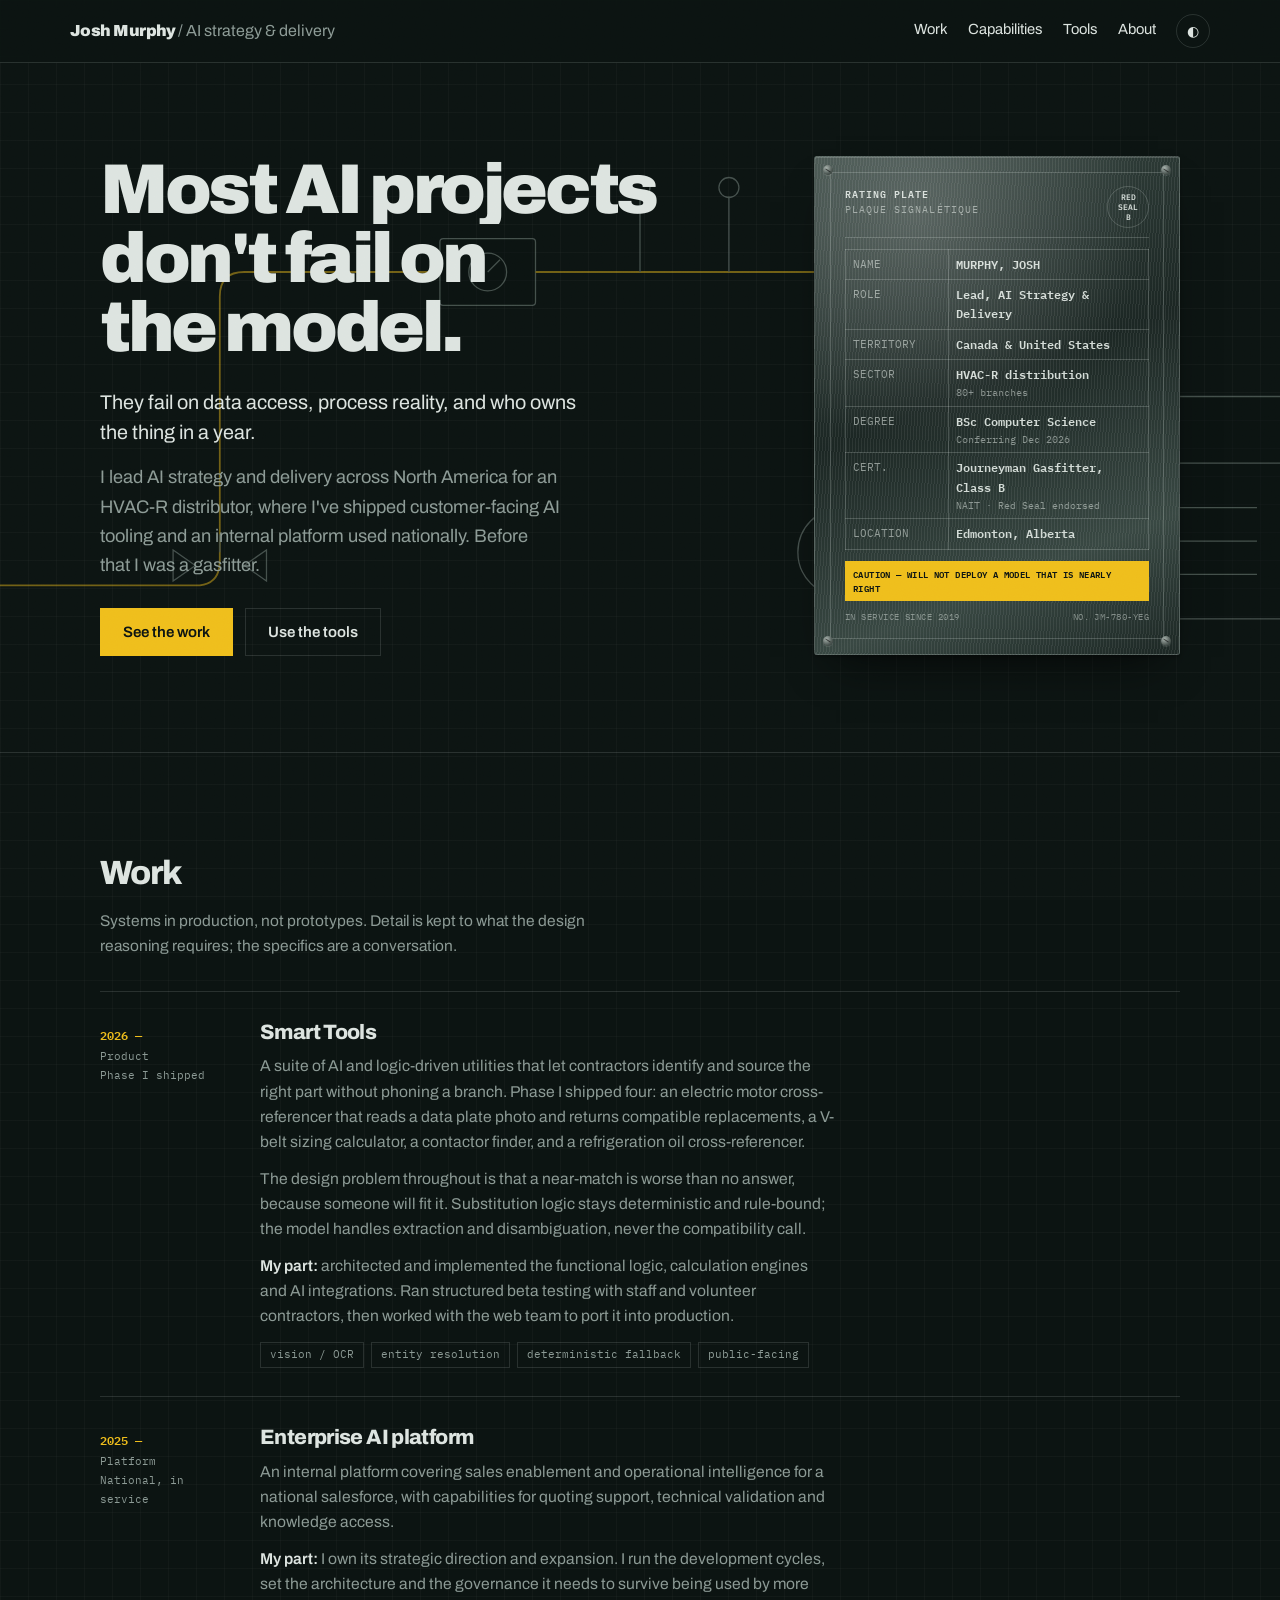
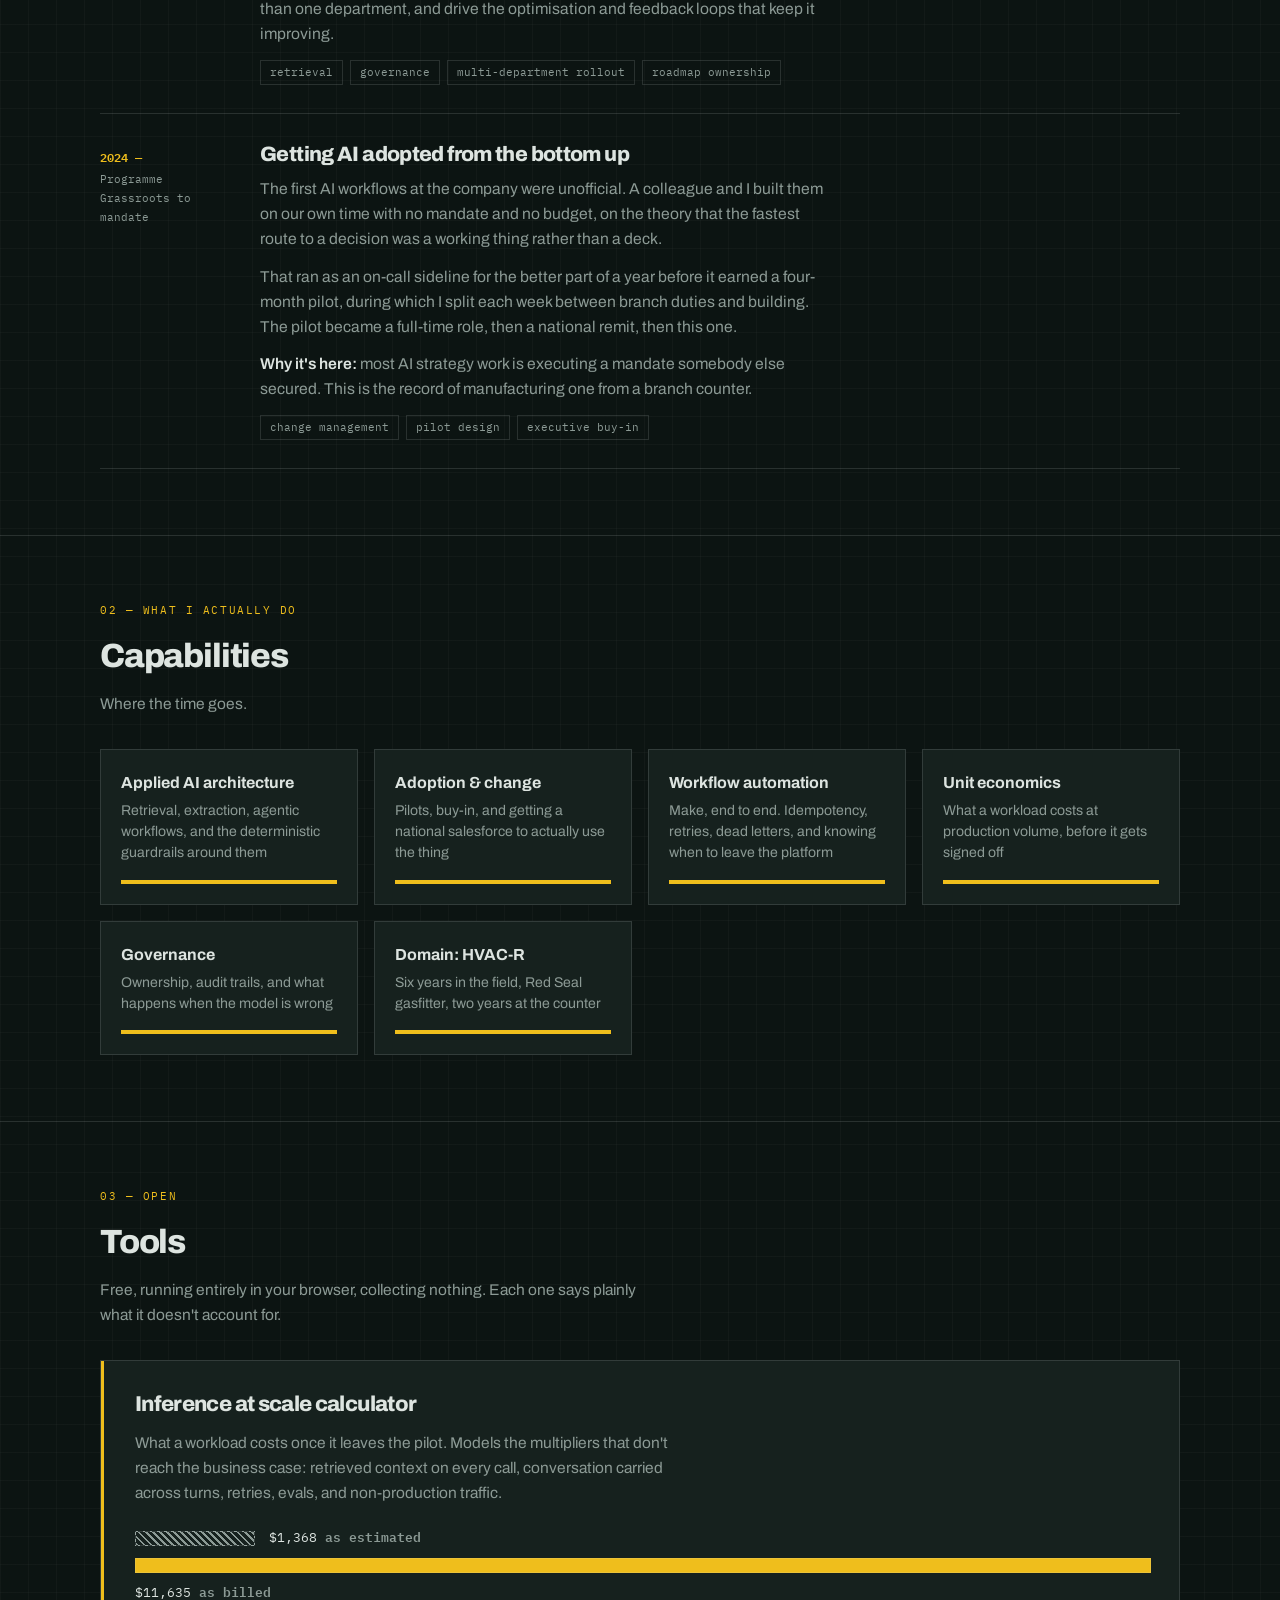
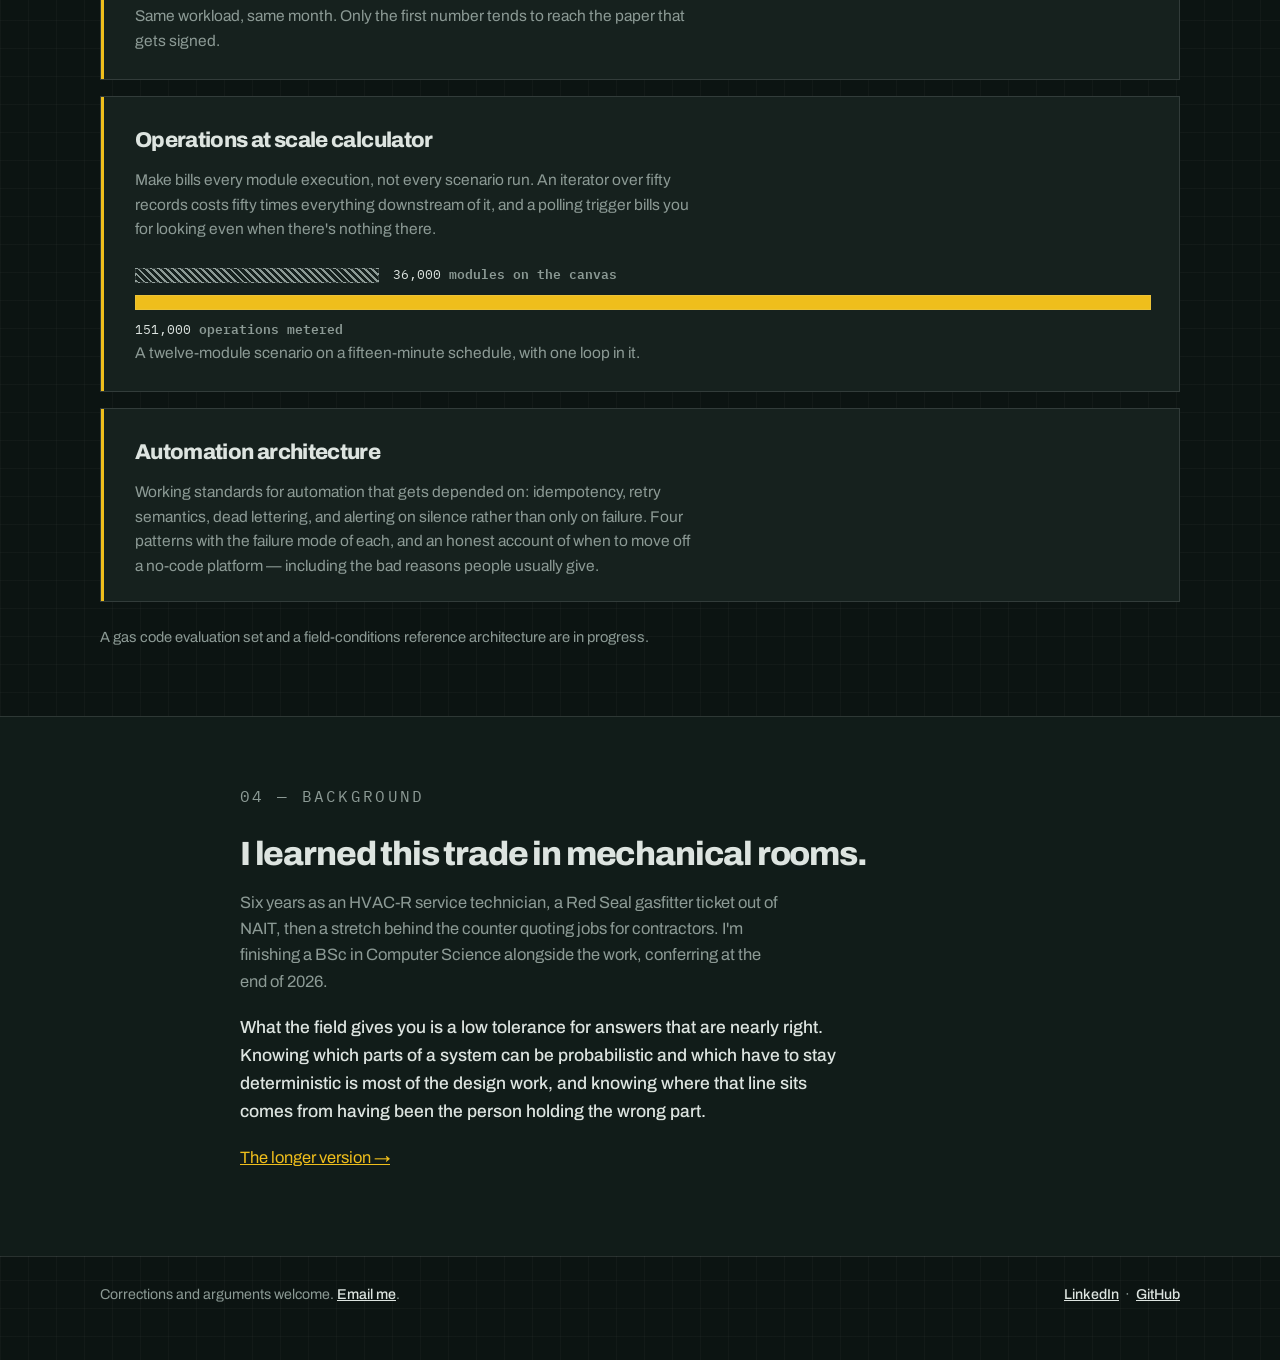
==== commit 58e7b597: "Update index.html" ====
--- a/index.html
+++ b/index.html
@@ -1,5 +1,5 @@
 <!DOCTYPE html>
-<html lang="en">
+<html lang="en" data-theme="dark">
 <head>
 <meta charset="utf-8">
 <meta name="viewport" content="width=device-width, initial-scale=1">
@@ -8,256 +8,129 @@
 <link rel="preconnect" href="https://fonts.googleapis.com">
 <link rel="preconnect" href="https://fonts.gstatic.com" crossorigin>
 <link href="https://fonts.googleapis.com/css2?family=Archivo:wght@400;500;600;700;800;900&family=IBM+Plex+Mono:wght@400;500;600&display=swap" rel="stylesheet">
+<link rel="stylesheet" href="/style.css">
 <style>
-:root{
-  --zinc:#D5DAD3;
-  --paper:#EDEFE9;
-  --ink:#131E1C;
-  --ink-soft:#4C5A55;
-  --gas:#EFBE1C;
-  --oxide:#9A4526;
+.hero{position:relative;padding:92px 0 96px;overflow:hidden;border-top:0}
+.hero .wrap{display:grid;grid-template-columns:1fr 366px;gap:60px;align-items:center;position:relative;z-index:2}
+.hero-cta{display:flex;gap:12px;margin-top:28px;flex-wrap:wrap}
+#schem{position:absolute;inset:0;width:100%;height:100%;z-index:1;pointer-events:none;opacity:.45}
+#schem path,#schem circle,#schem rect,#schem line{
+  stroke:var(--tx2);fill:none;stroke-width:1.15;
+  stroke-dasharray:var(--len,1400);stroke-dashoffset:var(--len,1400);
+  animation:draw 2.6s var(--ease) forwards;animation-delay:var(--dd,0s);
 }
-*{box-sizing:border-box}
-html{-webkit-text-size-adjust:100%}
-body{
-  margin:0;color:var(--ink);
-  font-family:'Archivo',system-ui,sans-serif;
-  font-size:17px;line-height:1.6;
-  background-color:var(--zinc);
-  background-image:
-    linear-gradient(rgba(19,30,28,.028) 1px,transparent 1px),
-    linear-gradient(90deg,rgba(19,30,28,.028) 1px,transparent 1px);
-  background-size:26px 26px;
-}
-.wrap{max-width:1120px;margin:0 auto;padding:0 30px}
-a{color:inherit}
-:focus-visible{outline:2px solid var(--gas);outline-offset:3px}
-
-/* ---------------- header ---------------- */
-header{border-bottom:1px solid rgba(19,30,28,.28)}
-.bar{display:flex;align-items:baseline;justify-content:space-between;gap:24px;padding:17px 0}
-.mark{font-weight:900;letter-spacing:-.035em;font-size:1.02rem}
-.mark em{font-style:normal;font-weight:400;color:var(--ink-soft);letter-spacing:0}
-nav{display:flex;gap:20px;font-size:.93rem}
-nav a{text-decoration:none;padding-bottom:3px;border-bottom:2px solid transparent}
-nav a:hover,nav a:focus-visible{border-bottom-color:var(--gas)}
-
-/* ---------------- hero ---------------- */
-.hero{display:grid;grid-template-columns:1fr 372px;gap:60px;align-items:start;padding:70px 0 76px}
-h1{
-  font-size:clamp(2.5rem,6.2vw,4.4rem);
-  line-height:.98;letter-spacing:-.045em;font-weight:900;
-  margin:0 0 26px;max-width:13ch;text-wrap:balance;
-}
-.lede{font-size:1.15rem;max-width:45ch;margin:0 0 16px;color:var(--ink-soft)}
-.lede.first{color:var(--ink);font-size:1.24rem;line-height:1.5}
-
-/* ---------------- rating plate ---------------- */
-.plate{
-  position:relative;padding:15px 15px 13px;border-radius:2px;color:#20302C;
-  background-color:#C4CBC2;
-  background-image:
-    repeating-linear-gradient(94deg,rgba(255,255,255,.34) 0 1px,transparent 1px 3px),
-    repeating-linear-gradient(94deg,rgba(19,30,28,.05) 0 1px,transparent 1px 5px),
-    linear-gradient(158deg,#D2D8CF 0%,#BAC2B8 46%,#C9D0C6 78%,#B3BBB1 100%);
-  box-shadow:
-    inset 0 1px 0 rgba(255,255,255,.6),
-    inset 0 -1px 0 rgba(19,30,28,.22),
-    0 10px 20px -10px rgba(19,30,28,.5),
-    0 2px 3px rgba(19,30,28,.22);
-  font-family:'IBM Plex Mono',monospace;
-}
-.screw{
-  position:absolute;width:11px;height:11px;border-radius:50%;
-  background:radial-gradient(circle at 34% 30%,#E6EAE4,#9AA298 58%,#6A736A);
-  box-shadow:inset 0 0 0 .5px rgba(19,30,28,.5), 0 1px 1px rgba(255,255,255,.5);
-}
-.screw::after{
-  content:"";position:absolute;left:2px;right:2px;top:5px;height:1px;
-  background:rgba(19,30,28,.55);transform:rotate(34deg);
-}
-.screw.tl{top:9px;left:9px}.screw.tr{top:9px;right:9px}
-.screw.bl{bottom:9px;left:9px}.screw.br{bottom:9px;right:9px}
-
-.plate-inner{border:1.5px solid rgba(19,30,28,.42);padding:13px 14px 12px}
-.plate-top{
-  display:flex;justify-content:space-between;align-items:flex-start;gap:12px;
-  padding-bottom:9px;margin-bottom:11px;border-bottom:1.5px solid rgba(19,30,28,.42);
-}
-.plate-title{font-size:.66rem;font-weight:600;letter-spacing:.1em;line-height:1.5}
-.plate-title span{display:block;font-weight:400;opacity:.62}
-.plate-badge{
-  border:1.5px solid rgba(19,30,28,.5);border-radius:50%;
-  width:42px;height:42px;flex:none;display:grid;place-content:center;text-align:center;
-  font-size:.5rem;font-weight:600;letter-spacing:.04em;line-height:1.25;
-}
-
-table{width:100%;border-collapse:collapse;font-size:.72rem}
-td{border:1px solid rgba(19,30,28,.28);padding:5px 7px;vertical-align:top}
-td.k{width:33%;opacity:.66;letter-spacing:.03em;white-space:nowrap}
-td.v{font-weight:600;font-size:.76rem;letter-spacing:-.01em;text-shadow:0 1px 0 rgba(255,255,255,.4)}
-td.v small{display:block;font-weight:400;font-size:.66rem;opacity:.6;letter-spacing:0}
-
-.plate-warn{
-  margin-top:11px;padding:6px 8px;background:var(--gas);
-  border:1px solid rgba(19,30,28,.42);
-  font-size:.6rem;font-weight:600;letter-spacing:.045em;line-height:1.5;
-}
-.plate-ser{
-  display:flex;justify-content:space-between;gap:10px;
-  margin-top:9px;font-size:.58rem;opacity:.58;letter-spacing:.05em;
-}
-
-/* ---------------- bands ---------------- */
-.band-paper{background:var(--paper);border-top:1px solid rgba(19,30,28,.28);border-bottom:1px solid rgba(19,30,28,.28)}
-.band-paper .wrap{padding-top:56px;padding-bottom:58px}
-.band-zinc .wrap{padding-top:56px;padding-bottom:58px}
-h2{font-size:1.5rem;letter-spacing:-.03em;font-weight:800;margin:0 0 6px}
-.h2note{margin:0 0 30px;color:var(--ink-soft);font-size:.95rem;max-width:58ch}
-
-/* ---------------- work entries ---------------- */
-.job{
-  display:grid;grid-template-columns:132px 1fr;gap:30px;
-  padding:26px 0;border-top:1px solid rgba(19,30,28,.24);
-}
-.job:last-of-type{border-bottom:1px solid rgba(19,30,28,.24)}
-.job-meta{font-family:'IBM Plex Mono',monospace;font-size:.72rem;line-height:1.7;color:var(--ink-soft);padding-top:5px}
-.job-meta b{display:block;color:var(--ink);font-weight:600;font-size:.78rem}
-.job h3{margin:0 0 9px;font-size:1.3rem;letter-spacing:-.03em;font-weight:800;line-height:1.15}
-.job p{margin:0 0 12px;font-size:.99rem;max-width:64ch}
-.job p:last-child{margin-bottom:0}
-.job .role{color:var(--ink-soft);font-size:.93rem}
-.job .role b{color:var(--ink);font-weight:600}
-.tags{display:flex;flex-wrap:wrap;gap:7px;margin-top:14px}
-.tags span{
-  font-family:'IBM Plex Mono',monospace;font-size:.68rem;
-  border:1px solid rgba(19,30,28,.3);padding:3px 8px;color:var(--ink-soft);
-}
-
-/* ---------------- tool ---------------- */
-.tool{display:block;text-decoration:none;background:var(--paper);border:1px solid rgba(19,30,28,.28)}
-.tool-body{padding:26px 28px 22px}
-.tool h3{margin:0 0 10px;font-size:1.4rem;letter-spacing:-.03em;font-weight:800}
-.tool p{margin:0;color:var(--ink-soft);max-width:62ch;font-size:.98rem}
-.gap{padding:0 28px 26px}
-.gap-row{display:flex;align-items:center;gap:14px;margin-bottom:9px}
-.gap-bar{height:16px;border:1px solid rgba(19,30,28,.4)}
-.gap-bar.est{width:11.8%;background:repeating-linear-gradient(45deg,rgba(19,30,28,.3) 0 2px,transparent 2px 5px)}
-.gap-bar.bill{width:100%;background:var(--gas)}
-.gap-lab{font-family:'IBM Plex Mono',monospace;font-size:.82rem;white-space:nowrap;font-weight:500}
-.gap-lab b{font-weight:600}
-.gap-note{margin:14px 0 0;font-size:.9rem;color:var(--ink-soft)}
-.tool:hover .gap-bar.bill,.tool:focus-visible .gap-bar.bill{background:var(--oxide)}
-.soon{margin:22px 0 0;color:var(--ink-soft);font-size:.93rem}
-
-/* ---------------- dark band ---------------- */
-.band-ink{background:var(--ink);color:var(--paper)}
-.band-ink .wrap{padding-top:70px;padding-bottom:70px;max-width:820px}
-.band-ink h2{color:var(--paper);font-size:clamp(1.7rem,3.6vw,2.4rem);line-height:1.1;max-width:20ch;margin-bottom:26px}
-.band-ink p{max-width:60ch;margin:0 0 19px;color:#C3CCC7;font-size:1.04rem}
-.band-ink p.punch{color:var(--paper);font-weight:500}
-.band-ink a{color:var(--gas)}
-
-.closing{padding:54px 0}
-.closing .wrap{max-width:640px}
-.closing p{margin:0 0 17px;color:var(--ink-soft);font-size:.99rem}
-.closing p:last-child{margin:0}
-
-footer{border-top:1px solid rgba(19,30,28,.28);padding:24px 0 52px;font-size:.9rem;color:var(--ink-soft)}
-.foot-row{display:flex;justify-content:space-between;gap:18px;flex-wrap:wrap;align-items:baseline}
-footer a{color:var(--ink);font-weight:500}
-
-@media (max-width:900px){
-  .hero{grid-template-columns:1fr;gap:44px;padding:50px 0 54px}
-  h1{max-width:none}
-  .job{grid-template-columns:1fr;gap:12px}
-  .job-meta{padding-top:0}
-  .job-meta b{display:inline;margin-right:10px}
-}
-@media (max-width:520px){
-  .gap-row{flex-wrap:wrap;gap:7px}
-  .gap-bar{width:100%!important}
-}
-@media (prefers-reduced-motion:reduce){*{transition:none!important;animation:none!important}}
+#schem .hot{stroke:var(--gas);stroke-width:1.6}
+#schem .fill{fill:var(--bg)}
+@keyframes draw{to{stroke-dashoffset:0}}
+.pulse{fill:var(--gas);stroke:none!important;stroke-dasharray:none!important;stroke-dashoffset:0!important;opacity:0;animation:pulseIn .5s ease 2.4s forwards,glow 2.6s ease-in-out 2.9s infinite!important}
+@keyframes pulseIn{to{opacity:1}}
+@keyframes glow{0%,100%{opacity:.3}50%{opacity:1}}
+@media (max-width:900px){.hero .wrap{grid-template-columns:1fr;gap:46px}#schem{opacity:.18}}
 </style>
 </head>
 <body>
+<div id="prog"></div>
 
 <header>
   <div class="wrap bar">
-    <div class="mark">Josh Murphy <em>/ AI strategy and delivery</em></div>
-    <nav>
-      <a href="#work">Work</a>
-      <a href="/cost/">Calculator</a>
-      <a href="/about/">About</a>
-      <a href="https://www.linkedin.com/in/josh-murphy-96575b184">LinkedIn</a>
-    </nav>
+    <a class="mark" href="/">Josh Murphy <em>/ AI strategy &amp; delivery</em></a>
+    <div class="right">
+      <nav>
+        <a href="#work">Work</a>
+        <a href="#how">Capabilities</a>
+        <a href="#tools">Tools</a>
+        <a href="/about/">About</a>
+      </nav>
+      <button id="theme" aria-label="Toggle light and dark theme">◐</button>
+    </div>
   </div>
 </header>
 
 <main>
 
-  <div class="wrap hero">
-    <div>
-      <h1>Most AI projects don't fail on the model.</h1>
-      <p class="lede first">They fail on data access, process reality, and who owns the thing in a year.</p>
-      <p class="lede">I lead AI strategy and delivery across North America for an HVAC-R distributor, where I've shipped customer-facing AI tooling and an internal platform used nationally. Before that I was a gasfitter.</p>
-    </div>
-
-    <div class="plate">
-      <div class="screw tl"></div><div class="screw tr"></div>
-      <div class="screw bl"></div><div class="screw br"></div>
-      <div class="plate-inner">
-
-        <div class="plate-top">
-          <div class="plate-title">
-            RATING PLATE
-            <span>PLAQUE SIGNALÉTIQUE</span>
+  <div class="hero">
+    <svg id="schem" viewBox="0 0 1400 620" preserveAspectRatio="xMidYMid slice" aria-hidden="true">
+      <path class="hot" style="--len:760;--dd:.2s" d="M-20 470 H300 q22 0 22-22 V300"/>
+      <path style="--len:200;--dd:.9s" d="M300 452 l-20-14 v28 z M344 452 l20-14 v28 z"/>
+      <line style="--len:40;--dd:1s" x1="322" y1="424" x2="322" y2="440"/>
+      <path class="hot" style="--len:420;--dd:1.05s" d="M322 300 V210 q0-22 22-22 H520"/>
+      <rect class="fill" style="--len:300;--dd:1.4s" x="520" y="158" width="86" height="60" rx="3"/>
+      <circle style="--len:120;--dd:1.6s" cx="563" cy="188" r="17"/>
+      <line style="--len:30;--dd:1.75s" x1="563" y1="188" x2="574" y2="177"/>
+      <path class="hot" style="--len:640;--dd:1.7s" d="M606 188 H860 q22 0 22 22 V400"/>
+      <path style="--len:180;--dd:2s" d="M700 188 V120 M780 188 V120"/>
+      <circle style="--len:80;--dd:2.15s" cx="700" cy="112" r="9"/>
+      <circle style="--len:80;--dd:2.15s" cx="780" cy="112" r="9"/>
+      <circle style="--len:260;--dd:2.1s" cx="882" cy="440" r="40"/>
+      <circle style="--len:70;--dd:2.3s" cx="882" cy="440" r="4"/>
+      <path style="--len:60;--dd:2.4s" d="M882 440 L906 418"/>
+      <rect class="fill" style="--len:900;--dd:2.2s" x="1040" y="300" width="250" height="200" rx="4"/>
+      <line style="--len:250;--dd:2.5s" x1="1040" y1="360" x2="1290" y2="360"/>
+      <path style="--len:400;--dd:2.6s" d="M1075 400 h180 M1075 430 h180 M1075 460 h180"/>
+      <path class="hot" style="--len:180;--dd:2.35s" d="M882 400 V330 q0-30 30-30 H1040"/>
+      <circle class="pulse" cx="322" cy="452" r="4"/>
+      <circle class="pulse" cx="563" cy="188" r="4"/>
+      <circle class="pulse" cx="882" cy="440" r="4"/>
+    </svg>
+
+    <div class="wrap">
+      <div>
+        <h1>
+          <span class="ln"><span style="--d:.15s">Most AI projects</span></span>
+          <span class="ln"><span style="--d:.27s">don't fail on</span></span>
+          <span class="ln"><span style="--d:.39s">the model.</span></span>
+        </h1>
+        <p class="lede first rise" style="--d:.6s">They fail on data access, process reality, and who owns the thing in a year.</p>
+        <p class="lede rise" style="--d:.72s">I lead AI strategy and delivery across North America for an HVAC-R distributor, where I've shipped customer-facing AI tooling and an internal platform used nationally. Before that I was a gasfitter.</p>
+        <div class="hero-cta rise" style="--d:.84s">
+          <a class="btn solid" href="#work"><span>See the work</span></a>
+          <a class="btn" href="#tools"><span>Use the tools</span></a>
+        </div>
+      </div>
+
+      <div class="plate-mount rise" style="--d:.5s">
+        <div class="plate" id="plate">
+          <div class="screw tl"></div><div class="screw tr"></div><div class="screw bl"></div><div class="screw br"></div>
+          <div class="plate-inner">
+            <div class="plate-top">
+              <div class="plate-title">RATING PLATE<span>PLAQUE SIGNALÉTIQUE</span></div>
+              <div class="plate-badge">RED<br>SEAL<br>B</div>
+            </div>
+            <table>
+              <tr><td class="k">NAME</td><td class="v">MURPHY, JOSH</td></tr>
+              <tr><td class="k">ROLE</td><td class="v">Lead, AI Strategy &amp; Delivery</td></tr>
+              <tr><td class="k">TERRITORY</td><td class="v">Canada &amp; United States</td></tr>
+              <tr><td class="k">SECTOR</td><td class="v">HVAC-R distribution<small>80+ branches</small></td></tr>
+              <tr><td class="k">DEGREE</td><td class="v">BSc Computer Science<small>Conferring Dec 2026</small></td></tr>
+              <tr><td class="k">CERT.</td><td class="v">Journeyman Gasfitter, Class B<small>NAIT · Red Seal endorsed</small></td></tr>
+              <tr><td class="k">LOCATION</td><td class="v">Edmonton, Alberta</td></tr>
+            </table>
+            <div class="plate-warn">CAUTION — WILL NOT DEPLOY A MODEL THAT IS NEARLY RIGHT</div>
+            <div class="plate-ser"><span>IN SERVICE SINCE 2019</span><span>NO. JM-780-YEG</span></div>
           </div>
-          <div class="plate-badge">RED<br>SEAL<br>B</div>
-        </div>
-
-        <table>
-          <tr><td class="k">NAME</td><td class="v">MURPHY, JOSH</td></tr>
-          <tr><td class="k">ROLE</td><td class="v">Lead, AI Strategy &amp; Delivery</td></tr>
-          <tr><td class="k">TERRITORY</td><td class="v">Canada &amp; United States</td></tr>
-          <tr><td class="k">SECTOR</td><td class="v">HVAC-R distribution<small>80+ branches</small></td></tr>
-          <tr><td class="k">DEGREE</td><td class="v">BSc Computer Science<small>Conferring Dec 2026</small></td></tr>
-          <tr><td class="k">CERT.</td><td class="v">Journeyman Gasfitter, Class B<small>NAIT · Red Seal endorsed</small></td></tr>
-          <tr><td class="k">PRIOR SVC.</td><td class="v">HVAC-R technician<small>Field · six years</small></td></tr>
-          <tr><td class="k">LOCATION</td><td class="v">Edmonton, Alberta</td></tr>
-        </table>
-
-        <div class="plate-warn">
-          CAUTION — WILL NOT DEPLOY A MODEL THAT IS NEARLY RIGHT
-        </div>
-
-        <div class="plate-ser">
-          <span>IN SERVICE SINCE 2019</span>
-          <span>NO. JM-780-YEG</span>
-        </div>
-
+        </div>
       </div>
     </div>
   </div>
 
-  <div class="band-paper" id="work">
-    <div class="wrap">
-      <h2>Work</h2>
-      <p class="h2note">Shipped systems rather than prototypes. Detail below is kept to what the design reasoning requires; the specifics are a conversation.</p>
-
-      <div class="job">
+  <section id="work">
+    <div class="wrap">
+      <p class="eyebrow rise">01 — SHIPPED</p>
+      <h2 class="rise" style="--d:.05s">Work</h2>
+      <p class="h2note rise" style="--d:.1s">Systems in production, not prototypes. Detail is kept to what the design reasoning requires; the specifics are a conversation.</p>
+
+      <div class="job rise">
         <div class="job-meta"><b>2026 —</b>Product<br>Phase I shipped</div>
         <div>
           <h3>Smart Tools</h3>
           <p>A suite of AI and logic-driven utilities that let contractors identify and source the right part without phoning a branch. Phase I shipped four: an electric motor cross-referencer that reads a data plate photo and returns compatible replacements, a V-belt sizing calculator, a contactor finder, and a refrigeration oil cross-referencer.</p>
           <p>The design problem throughout is that a near-match is worse than no answer, because someone will fit it. Substitution logic stays deterministic and rule-bound; the model handles extraction and disambiguation, never the compatibility call.</p>
-          <p class="role"><b>My part:</b> architected and implemented the functional logic, calculation engines and AI integrations. Ran structured beta testing with staff and volunteer contractors before launch, then worked with the web team to port it into production.</p>
+          <p class="role"><b>My part:</b> architected and implemented the functional logic, calculation engines and AI integrations. Ran structured beta testing with staff and volunteer contractors, then worked with the web team to port it into production.</p>
           <div class="tags"><span>vision / OCR</span><span>entity resolution</span><span>deterministic fallback</span><span>public-facing</span></div>
         </div>
       </div>
 
-      <div class="job">
+      <div class="job rise">
         <div class="job-meta"><b>2025 —</b>Platform<br>National, in service</div>
         <div>
           <h3>Enterprise AI platform</h3>
@@ -267,7 +140,7 @@
         </div>
       </div>
 
-      <div class="job">
+      <div class="job rise">
         <div class="job-meta"><b>2024 —</b>Programme<br>Grassroots to mandate</div>
         <div>
           <h3>Getting AI adopted from the bottom up</h3>
@@ -278,50 +151,76 @@
         </div>
       </div>
     </div>
-  </div>
-
-  <div class="band-zinc">
-    <div class="wrap">
-      <h2>Tools</h2>
-      <p class="h2note">Free, open, and built to think with. Each one says plainly what it doesn't account for.</p>
-
-      <a class="tool" href="/cost/">
+  </section>
+
+  <section id="how">
+    <div class="wrap">
+      <p class="eyebrow rise">02 — WHAT I ACTUALLY DO</p>
+      <h2 class="rise" style="--d:.05s">Capabilities</h2>
+      <p class="h2note rise" style="--d:.1s">Where the time goes.</p>
+      <div class="gauges">
+        <div class="gauge rise"><b>Applied AI architecture</b><span>Retrieval, extraction, agentic workflows, and the deterministic guardrails around them</span><div class="dial"><i style="--gd:.1s"></i></div></div>
+        <div class="gauge rise" style="--d:.06s"><b>Adoption &amp; change</b><span>Pilots, buy-in, and getting a national salesforce to actually use the thing</span><div class="dial"><i style="--gd:.2s"></i></div></div>
+        <div class="gauge rise" style="--d:.12s"><b>Workflow automation</b><span>Make, end to end. Idempotency, retries, dead letters, and knowing when to leave the platform</span><div class="dial"><i style="--gd:.3s"></i></div></div>
+        <div class="gauge rise" style="--d:.18s"><b>Unit economics</b><span>What a workload costs at production volume, before it gets signed off</span><div class="dial"><i style="--gd:.4s"></i></div></div>
+        <div class="gauge rise" style="--d:.24s"><b>Governance</b><span>Ownership, audit trails, and what happens when the model is wrong</span><div class="dial"><i style="--gd:.5s"></i></div></div>
+        <div class="gauge rise" style="--d:.3s"><b>Domain: HVAC-R</b><span>Six years in the field, Red Seal gasfitter, two years at the counter</span><div class="dial"><i style="--gd:.6s"></i></div></div>
+      </div>
+    </div>
+  </section>
+
+  <section id="tools">
+    <div class="wrap">
+      <p class="eyebrow rise">03 — OPEN</p>
+      <h2 class="rise" style="--d:.05s">Tools</h2>
+      <p class="h2note rise" style="--d:.1s">Free, running entirely in your browser, collecting nothing. Each one says plainly what it doesn't account for.</p>
+
+      <a class="tool rise" href="/cost/">
         <div class="tool-body">
           <h3>Inference at scale calculator</h3>
           <p>What a workload costs once it leaves the pilot. Models the multipliers that don't reach the business case: retrieved context on every call, conversation carried across turns, retries, evals, and non-production traffic.</p>
         </div>
         <div class="gap">
-          <div class="gap-row">
-            <div class="gap-bar est"></div>
-            <div class="gap-lab">$1,368 <b>as estimated</b></div>
-          </div>
-          <div class="gap-row">
-            <div class="gap-bar bill"></div>
-          </div>
-          <div class="gap-lab">$11,635 <b>as billed</b></div>
+          <div class="gap-row"><div class="gap-bar est" style="--w:11.8%"></div><div class="gap-lab" data-count="1368" data-pre="$">$0 <b>as estimated</b></div></div>
+          <div class="gap-row"><div class="gap-bar bill" style="--w:100%"></div></div>
+          <div class="gap-lab" data-count="11635" data-pre="$">$0 <b>as billed</b></div>
           <p class="gap-note">Same workload, same month. Only the first number tends to reach the paper that gets signed.</p>
         </div>
       </a>
 
-      <p class="soon">A gas code evaluation set and a field-conditions reference architecture are in progress.</p>
-    </div>
-  </div>
-
-  <div class="band-ink">
-    <div class="wrap">
-      <h2>I learned this trade in mechanical rooms.</h2>
-      <p>Six years as an HVAC-R service technician, a Red Seal gasfitter ticket out of NAIT, then a stretch behind the counter quoting jobs for contractors. I'm finishing a BSc in Computer Science alongside the work, conferring at the end of 2026.</p>
-      <p class="punch">What the field gives you is a low tolerance for answers that are nearly right. Knowing which parts of a system can be probabilistic and which have to stay deterministic is most of the design work, and knowing where that line sits comes from having been the person holding the wrong part.</p>
-      <p><a href="/about/">The longer version</a></p>
-    </div>
-  </div>
-
-  <div class="closing">
-    <div class="wrap">
-      <p>Most writing about enterprise AI is either vendor marketing or strategy at an altitude where nothing can go wrong. There isn't much covering the unglamorous middle, where the questions are about who owns the data, what the process actually looks like, and who maintains the thing in a year.</p>
-      <p>This site is my attempt at that middle. A workshop rather than a shop: everything here is an experiment, built to think with and revised whenever someone shows me a better answer. If something looks wrong it might well be, and I'd like to hear about it.</p>
-    </div>
-  </div>
+      <a class="tool rise" href="/ops/">
+        <div class="tool-body">
+          <h3>Operations at scale calculator</h3>
+          <p>Make bills every module execution, not every scenario run. An iterator over fifty records costs fifty times everything downstream of it, and a polling trigger bills you for looking even when there's nothing there.</p>
+        </div>
+        <div class="gap">
+          <div class="gap-row"><div class="gap-bar est" style="--w:24%"></div><div class="gap-lab" data-count="36000">0 <b>modules on the canvas</b></div></div>
+          <div class="gap-row"><div class="gap-bar bill" style="--w:100%"></div></div>
+          <div class="gap-lab" data-count="151000">0 <b>operations metered</b></div>
+          <p class="gap-note">A twelve-module scenario on a fifteen-minute schedule, with one loop in it.</p>
+        </div>
+      </a>
+
+      <a class="tool rise" href="https://github.com/jmobkey/automation-architecture">
+        <div class="tool-body">
+          <h3>Automation architecture</h3>
+          <p>Working standards for automation that gets depended on: idempotency, retry semantics, dead lettering, and alerting on silence rather than only on failure. Four patterns with the failure mode of each, and an honest account of when to move off a no-code platform — including the bad reasons people usually give.</p>
+        </div>
+      </a>
+
+      <p class="soon rise">A gas code evaluation set and a field-conditions reference architecture are in progress.</p>
+    </div>
+  </section>
+
+  <section class="story">
+    <div class="wrap narrow">
+      <p class="eyebrow rise">04 — BACKGROUND</p>
+      <h2 class="rise" style="--d:.05s">I learned this trade in mechanical rooms.</h2>
+      <p class="rise" style="--d:.1s">Six years as an HVAC-R service technician, a Red Seal gasfitter ticket out of NAIT, then a stretch behind the counter quoting jobs for contractors. I'm finishing a BSc in Computer Science alongside the work, conferring at the end of 2026.</p>
+      <p class="punch rise" style="--d:.18s">What the field gives you is a low tolerance for answers that are nearly right. Knowing which parts of a system can be probabilistic and which have to stay deterministic is most of the design work, and knowing where that line sits comes from having been the person holding the wrong part.</p>
+      <p class="rise" style="--d:.26s"><a href="/about/">The longer version &rarr;</a></p>
+    </div>
+  </section>
 
 </main>
 
@@ -332,5 +231,6 @@
   </div>
 </footer>
 
+<script src="/app.js"></script>
 </body>
 </html>
--- a/style.css
+++ b/style.css
@@ -0,0 +1,238 @@
+/* ============================================
+   Josh Murphy — shared styles
+   ============================================ */
+@view-transition { navigation: auto; }
+
+html[data-theme="dark"]{
+  --bg:#0C1412; --bg2:#111C19; --surface:#16211E; --line:rgba(221,228,224,.14);
+  --tx:#DDE4E0; --tx2:#8C9A95; --gas:#EFBE1C; --oxide:#C46238;
+  --grid:rgba(221,228,224,.032);
+  --plate1:#384742; --plate2:#1B2623; --plateTx:#D3DBD6; --plateLine:rgba(211,219,214,.22);
+  --field:#0E1715; --btnTx:#0C1412;
+}
+html[data-theme="light"]{
+  --bg:#D5DAD3; --bg2:#EDEFE9; --surface:#EDEFE9; --line:rgba(19,30,28,.2);
+  --tx:#131E1C; --tx2:#4C5A55; --gas:#D9A400; --oxide:#9A4526;
+  --grid:rgba(19,30,28,.03);
+  --plate1:#D2D8CF; --plate2:#B3BBB1; --plateTx:#20302C; --plateLine:rgba(19,30,28,.4);
+  --field:#FFFFFF; --btnTx:#131E1C;
+}
+:root{--ease:cubic-bezier(.2,.7,.2,1)}
+
+*{box-sizing:border-box}
+html{-webkit-text-size-adjust:100%;scroll-behavior:smooth}
+body{
+  margin:0;background:var(--bg);color:var(--tx);
+  font-family:'Archivo',system-ui,sans-serif;font-size:17px;line-height:1.6;
+  background-image:linear-gradient(var(--grid) 1px,transparent 1px),linear-gradient(90deg,var(--grid) 1px,transparent 1px);
+  background-size:28px 28px;
+  transition:background-color .5s var(--ease),color .5s var(--ease);
+  overflow-x:hidden;
+}
+body::after{
+  content:"";position:fixed;inset:0;z-index:9999;pointer-events:none;opacity:.2;mix-blend-mode:overlay;
+  background-image:url("data:image/svg+xml,%3Csvg xmlns='http://www.w3.org/2000/svg' width='160' height='160'%3E%3Cfilter id='n'%3E%3CfeTurbulence type='fractalNoise' baseFrequency='.85' numOctaves='3'/%3E%3C/filter%3E%3Crect width='160' height='160' filter='url(%23n)' opacity='.35'/%3E%3C/svg%3E");
+}
+.wrap{max-width:1140px;margin:0 auto;padding:0 30px}
+.wrap.narrow{max-width:860px}
+a{color:inherit}
+:focus-visible{outline:2px solid var(--gas);outline-offset:3px}
+
+#prog{position:fixed;top:0;left:0;height:2px;background:var(--gas);z-index:200;width:0;box-shadow:0 0 12px var(--gas)}
+
+.rise{opacity:0;transform:translateY(22px);transition:opacity .8s var(--ease),transform .8s var(--ease);transition-delay:var(--d,0ms)}
+.rise.in{opacity:1;transform:none}
+
+/* ---------- header ---------- */
+header{position:sticky;top:0;z-index:100;border-bottom:1px solid var(--line);background:color-mix(in srgb,var(--bg) 82%,transparent);backdrop-filter:blur(12px)}
+.bar{display:flex;align-items:center;justify-content:space-between;gap:20px;padding:14px 0}
+.mark{font-weight:900;letter-spacing:-.035em;font-size:1rem;text-decoration:none;white-space:nowrap}
+.mark em{font-style:normal;font-weight:400;color:var(--tx2);letter-spacing:0}
+.right{display:flex;align-items:center;gap:20px}
+nav{display:flex;gap:20px;font-size:.92rem}
+nav a{text-decoration:none;position:relative;padding-bottom:3px;white-space:nowrap}
+nav a::after{content:"";position:absolute;left:0;right:0;bottom:0;height:2px;background:var(--gas);transform:scaleX(0);transform-origin:left;transition:transform .32s var(--ease)}
+nav a:hover::after,nav a[aria-current]::after{transform:scaleX(1)}
+#theme{background:none;border:1px solid var(--line);color:var(--tx);width:34px;height:34px;border-radius:50%;cursor:pointer;display:grid;place-content:center;font-size:.9rem;flex:none;transition:border-color .3s,transform .4s var(--ease)}
+#theme:hover{border-color:var(--gas);transform:rotate(28deg)}
+
+/* ---------- type ---------- */
+h1{font-size:clamp(2.4rem,6vw,4.4rem);line-height:.98;letter-spacing:-.048em;font-weight:900;margin:0 0 26px;max-width:14ch}
+h1 .ln{display:block;overflow:hidden}
+h1 .ln>span{display:block;transform:translateY(105%);animation:up 1s var(--ease) forwards;animation-delay:var(--d)}
+@keyframes up{to{transform:none}}
+.lede{font-size:1.14rem;max-width:46ch;margin:0 0 16px;color:var(--tx2)}
+.lede.first{color:var(--tx);font-size:1.24rem;line-height:1.5}
+.eyebrow{font-family:'IBM Plex Mono',monospace;font-size:.7rem;letter-spacing:.14em;color:var(--gas);margin:0 0 10px}
+h2{font-size:clamp(1.55rem,3.2vw,2.1rem);letter-spacing:-.035em;font-weight:800;margin:0 0 8px}
+.h2note{margin:0 0 32px;color:var(--tx2);font-size:.97rem;max-width:60ch}
+section{border-top:1px solid var(--line);padding:66px 0}
+section.plain{border-top:0}
+
+/* ---------- buttons ---------- */
+.btn{display:inline-block;text-decoration:none;padding:11px 22px;font-size:.94rem;font-weight:600;border:1px solid var(--line);position:relative;overflow:hidden;transition:color .35s var(--ease),border-color .35s;font-family:'Archivo',sans-serif;cursor:pointer;background:none;color:var(--tx)}
+.btn span{position:relative;z-index:2}
+.btn::before{content:"";position:absolute;inset:0;background:var(--gas);transform:translateY(101%);transition:transform .4s var(--ease);z-index:1}
+.btn:hover::before{transform:none}
+.btn:hover{color:var(--btnTx);border-color:var(--gas)}
+.btn.solid{background:var(--gas);color:#0C1412;border-color:var(--gas)}
+.btn.solid::before{background:var(--tx)}
+.btn.solid:hover{color:var(--bg)}
+
+/* ---------- rating plate ---------- */
+.plate-mount{perspective:1100px}
+.plate{
+  position:relative;padding:15px;border-radius:3px;color:var(--plateTx);overflow:hidden;
+  background-image:
+    repeating-linear-gradient(94deg,rgba(255,255,255,.07) 0 1px,transparent 1px 3px),
+    linear-gradient(158deg,var(--plate1) 0%,var(--plate2) 46%,var(--plate1) 78%,var(--plate2) 100%);
+  border:1px solid var(--plateLine);
+  box-shadow:inset 0 1px 0 rgba(255,255,255,.16),0 24px 44px -22px rgba(0,0,0,.75),0 2px 4px rgba(0,0,0,.3);
+  font-family:'IBM Plex Mono',monospace;transform-style:preserve-3d;
+  transition:transform .55s var(--ease);will-change:transform;
+}
+.plate::before{content:"";position:absolute;inset:0;pointer-events:none;z-index:3;
+  background:radial-gradient(380px circle at var(--mx,28%) var(--my,12%),rgba(255,255,255,.2),transparent 60%)}
+.plate::after{content:"";position:absolute;top:0;bottom:0;width:34%;z-index:4;pointer-events:none;
+  background:linear-gradient(100deg,transparent,rgba(255,255,255,.28),transparent);
+  left:-40%;animation:sweep 1.7s var(--ease) .7s 1}
+@keyframes sweep{to{left:114%}}
+.screw{position:absolute;width:10px;height:10px;border-radius:50%;z-index:5;
+  background:radial-gradient(circle at 34% 30%,#A8B2AD,#4A5450 62%,#2A322F);box-shadow:0 1px 1px rgba(255,255,255,.14)}
+.screw::after{content:"";position:absolute;left:2px;right:2px;top:4.5px;height:1px;background:rgba(0,0,0,.6);transform:rotate(34deg)}
+.screw.tl{top:8px;left:8px}.screw.tr{top:8px;right:8px}.screw.bl{bottom:8px;left:8px}.screw.br{bottom:8px;right:8px}
+.plate-inner{border:1.5px solid var(--plateLine);padding:13px 14px;position:relative;z-index:2}
+.plate-top{display:flex;justify-content:space-between;gap:12px;padding-bottom:9px;margin-bottom:11px;border-bottom:1.5px solid var(--plateLine)}
+.plate-title{font-size:.65rem;font-weight:600;letter-spacing:.1em;line-height:1.5}
+.plate-title span{display:block;font-weight:400;opacity:.6}
+.plate-badge{border:1.5px solid var(--plateLine);border-radius:50%;width:42px;height:42px;flex:none;display:grid;place-content:center;text-align:center;font-size:.5rem;font-weight:600;line-height:1.25}
+.plate table{width:100%;border-collapse:collapse;font-size:.71rem}
+.plate td{border:1px solid var(--plateLine);padding:5px 7px;vertical-align:top}
+.plate td.k{width:34%;opacity:.6;white-space:nowrap}
+.plate td.v{font-weight:600;font-size:.75rem}
+.plate td.v small{display:block;font-weight:400;font-size:.65rem;opacity:.56}
+.plate-warn{margin-top:11px;padding:6px 8px;background:var(--gas);color:#0C1412;font-size:.59rem;font-weight:600;letter-spacing:.04em;line-height:1.5}
+.plate-ser{display:flex;justify-content:space-between;margin-top:9px;font-size:.57rem;opacity:.5;letter-spacing:.05em}
+
+/* ---------- records / jobs ---------- */
+.job{display:grid;grid-template-columns:130px 1fr;gap:30px;padding:28px 0;border-top:1px solid var(--line);transition:background .4s}
+.job:last-of-type{border-bottom:1px solid var(--line)}
+.job:hover{background:var(--bg2)}
+.job-meta{font-family:'IBM Plex Mono',monospace;font-size:.71rem;line-height:1.7;color:var(--tx2);padding-top:5px}
+.job-meta b{display:block;color:var(--gas);font-weight:600;font-size:.78rem}
+.job h3{margin:0 0 9px;font-size:1.3rem;letter-spacing:-.03em;font-weight:800;line-height:1.2}
+.job .org{font-family:'IBM Plex Mono',monospace;font-size:.71rem;color:var(--tx2);display:block;margin-bottom:9px}
+.job p{margin:0 0 12px;font-size:.98rem;max-width:64ch;color:var(--tx2)}
+.job p:last-child{margin-bottom:0}
+.job p.role b{color:var(--tx);font-weight:600}
+.job.now h3::after{content:"CURRENT";margin-left:10px;vertical-align:3px;font-family:'IBM Plex Mono',monospace;font-size:.55rem;letter-spacing:.09em;background:var(--gas);color:#0C1412;padding:2px 7px;font-weight:600}
+.tags{display:flex;flex-wrap:wrap;gap:7px;margin-top:14px}
+.tags span{font-family:'IBM Plex Mono',monospace;font-size:.67rem;border:1px solid var(--line);padding:3px 9px;color:var(--tx2);transition:border-color .3s,color .3s}
+.job:hover .tags span{border-color:var(--gas);color:var(--tx)}
+
+/* ---------- capability cards ---------- */
+.gauges{display:grid;grid-template-columns:repeat(auto-fit,minmax(215px,1fr));gap:16px}
+.gauge{border:1px solid var(--line);background:var(--surface);padding:20px;transition:border-color .35s}
+.gauge:hover{border-color:var(--gas)}
+.gauge b{display:block;font-size:1rem;font-weight:700;margin-bottom:5px}
+.gauge span{font-size:.88rem;color:var(--tx2);display:block;margin-bottom:16px;line-height:1.5}
+.dial{height:4px;background:var(--line);position:relative;overflow:hidden}
+.dial i{position:absolute;inset:0;background:var(--gas);transform:scaleX(0);transform-origin:left;transition:transform 1.1s var(--ease);transition-delay:var(--gd,0ms)}
+.in .dial i{transform:scaleX(1)}
+
+/* ---------- cards / tools ---------- */
+.tool{display:block;text-decoration:none;background:var(--surface);border:1px solid var(--line);position:relative;overflow:hidden;transition:transform .45s var(--ease),border-color .45s}
+.tool::before{content:"";position:absolute;left:0;top:0;bottom:0;width:3px;background:var(--gas);transition:width .38s var(--ease)}
+.tool:hover{transform:translateY(-4px);border-color:var(--gas)}
+.tool:hover::before{width:8px}
+.tool + .tool{margin-top:16px}
+.tool-body{padding:26px 28px 22px 34px}
+.tool h3{margin:0 0 10px;font-size:1.34rem;letter-spacing:-.03em;font-weight:800}
+.tool p{margin:0;color:var(--tx2);max-width:62ch;font-size:.97rem}
+.gap{padding:0 28px 26px 34px}
+.gap-row{display:flex;align-items:center;gap:14px;margin-bottom:9px}
+.gap-bar{height:15px;border:1px solid var(--line);width:0;transition:width 1.2s var(--ease) .2s}
+.gap-bar.est{background:repeating-linear-gradient(45deg,var(--tx2) 0 2px,transparent 2px 5px)}
+.gap-bar.bill{background:var(--gas);transition-delay:.45s}
+.in .gap-bar{width:var(--w)}
+.gap-lab{font-family:'IBM Plex Mono',monospace;font-size:.81rem;white-space:nowrap}
+.gap-lab b{font-weight:600;color:var(--tx2)}
+.gap-note{margin:14px 0 0;font-size:.89rem;color:var(--tx2)}
+.soon{margin:24px 0 0;color:var(--tx2);font-size:.92rem}
+
+/* ---------- credentials ---------- */
+.cred-grid{display:grid;grid-template-columns:repeat(auto-fit,minmax(238px,1fr));gap:16px}
+.cred{border:1px solid var(--line);background:var(--surface);padding:17px 19px;transition:border-color .35s}
+.cred:hover{border-color:var(--gas)}
+.cred b{display:block;font-size:.98rem;font-weight:700;letter-spacing:-.015em;margin-bottom:4px}
+.cred span{font-family:'IBM Plex Mono',monospace;font-size:.7rem;color:var(--tx2);line-height:1.55;display:block}
+
+/* ---------- story band ---------- */
+.story{background:var(--bg2)}
+.story p{max-width:60ch;margin:0 0 19px;color:var(--tx2);font-size:1.03rem}
+.story p.punch{color:var(--tx);font-weight:500;font-size:1.09rem}
+.story a{color:var(--gas)}
+
+/* ---------- calculator UI ---------- */
+.readout{background:var(--surface);border:1px solid var(--line);border-left:3px solid var(--gas);padding:28px 30px;margin-bottom:40px}
+.figs{display:grid;grid-template-columns:1fr 1fr auto;gap:26px;align-items:end}
+.fig i{font-style:normal;display:block;font-family:'IBM Plex Mono',monospace;font-size:.68rem;letter-spacing:.09em;color:var(--tx2);margin-bottom:6px}
+.fig b{font-family:'IBM Plex Mono',monospace;font-weight:600;font-size:clamp(1.6rem,4.2vw,2.4rem);letter-spacing:-.03em;display:block;line-height:1}
+.fig.hot b{color:var(--gas)}
+.fig.dist b{font-size:clamp(1.25rem,2.8vw,1.6rem)}
+.rfoot{border-top:1px solid var(--line);margin-top:20px;padding-top:15px;color:var(--tx2);font-size:.85rem;display:flex;justify-content:space-between;gap:16px;flex-wrap:wrap}
+.rfoot b{color:var(--tx);font-family:'IBM Plex Mono',monospace;font-weight:600}
+.panel{background:var(--surface);border:1px solid var(--line);padding:26px 28px;margin-bottom:18px}
+.panel h2{margin:0 0 4px;font-size:1.12rem;letter-spacing:-.025em;font-weight:800}
+.panel .note{margin:0 0 22px;color:var(--tx2);font-size:.92rem;max-width:64ch}
+.grid{display:grid;grid-template-columns:repeat(auto-fit,minmax(196px,1fr));gap:20px}
+.field label{display:block;font-size:.9rem;font-weight:600;margin-bottom:6px}
+.field .hint{display:block;font-weight:400;color:var(--tx2);font-size:.81rem;line-height:1.45;margin-top:3px}
+input[type=number],select{
+  width:100%;padding:9px 11px;border:1px solid var(--line);border-radius:2px;
+  background:var(--field);color:var(--tx);font-family:'IBM Plex Mono',monospace;font-size:.95rem;
+}
+input:focus,select:focus{border-color:var(--gas);outline:none}
+.hidden{display:none}
+.tiers{display:flex;gap:8px;margin-bottom:18px;flex-wrap:wrap}
+.tier{padding:7px 15px;border:1px solid var(--line);background:none;border-radius:2px;font-family:'Archivo',sans-serif;font-size:.88rem;font-weight:600;cursor:pointer;color:var(--tx);transition:.3s}
+.tier[aria-pressed=true]{background:var(--gas);color:#0C1412;border-color:var(--gas)}
+.actions{display:flex;gap:10px;margin:24px 0 44px;flex-wrap:wrap}
+.stack{display:flex;height:22px;border:1px solid var(--line);margin-bottom:10px;overflow:hidden}
+.stack div{height:100%;transition:width .6s var(--ease)}
+.s-main{background:var(--tx)}.s-loop{background:var(--gas)}
+.s-empty{background:repeating-linear-gradient(45deg,var(--oxide) 0 3px,transparent 3px 7px)}
+.s-err{background:var(--tx2)}
+.key{display:flex;flex-wrap:wrap;gap:18px;font-family:'IBM Plex Mono',monospace;font-size:.73rem;color:var(--tx2);margin-bottom:40px}
+.key i{font-style:normal;display:inline-block;width:11px;height:11px;border:1px solid var(--line);margin-right:6px;vertical-align:-1px}
+
+/* ---------- prose ---------- */
+.prose{max-width:64ch}
+.prose p{margin:0 0 17px;color:var(--tx2)}
+.prose p strong{color:var(--tx);font-weight:600}
+
+footer{border-top:1px solid var(--line);padding:26px 0 54px;font-size:.89rem;color:var(--tx2)}
+.foot-row{display:flex;justify-content:space-between;gap:18px;flex-wrap:wrap;align-items:baseline}
+footer a{color:var(--tx);font-weight:500}
+.disclaimer{margin-top:14px;font-size:.83rem;line-height:1.6;max-width:70ch}
+
+@media (max-width:900px){
+  .job{grid-template-columns:1fr;gap:12px}
+  .job-meta{padding-top:0}
+  .job-meta b{display:inline;margin-right:10px}
+  nav{display:none}
+  h1{max-width:none}
+}
+@media (max-width:620px){.figs{grid-template-columns:1fr;gap:18px}}
+@media (max-width:520px){.gap-row{flex-wrap:wrap;gap:7px}.gap-bar{width:100%!important}}
+
+@media (prefers-reduced-motion:reduce){
+  *,*::before,*::after{animation:none!important;transition:none!important}
+  .rise{opacity:1;transform:none}
+  h1 .ln>span{transform:none}
+  .gap-bar{width:var(--w)!important}
+  .dial i{transform:scaleX(1)}
+  #schem path,#schem circle,#schem rect,#schem line{stroke-dashoffset:0!important}
+  .pulse{opacity:1!important}
+  html{scroll-behavior:auto}
+}
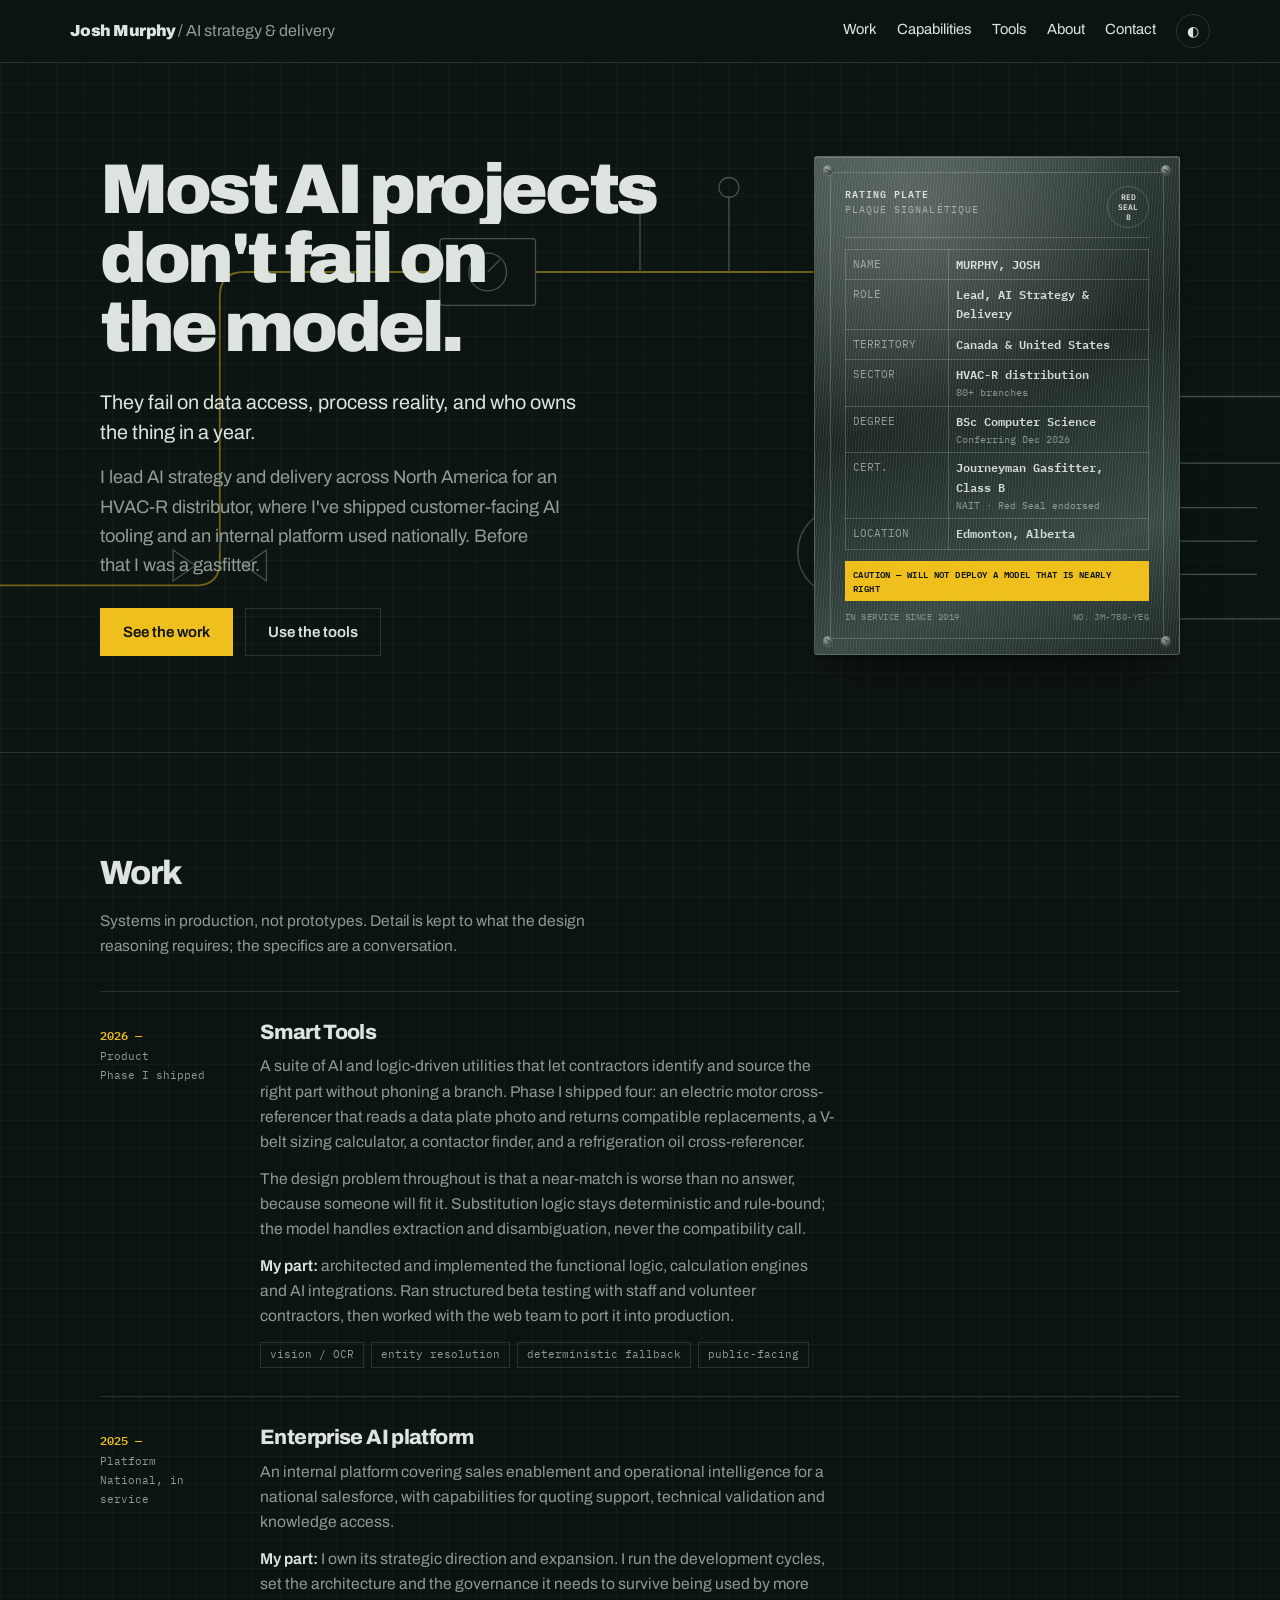
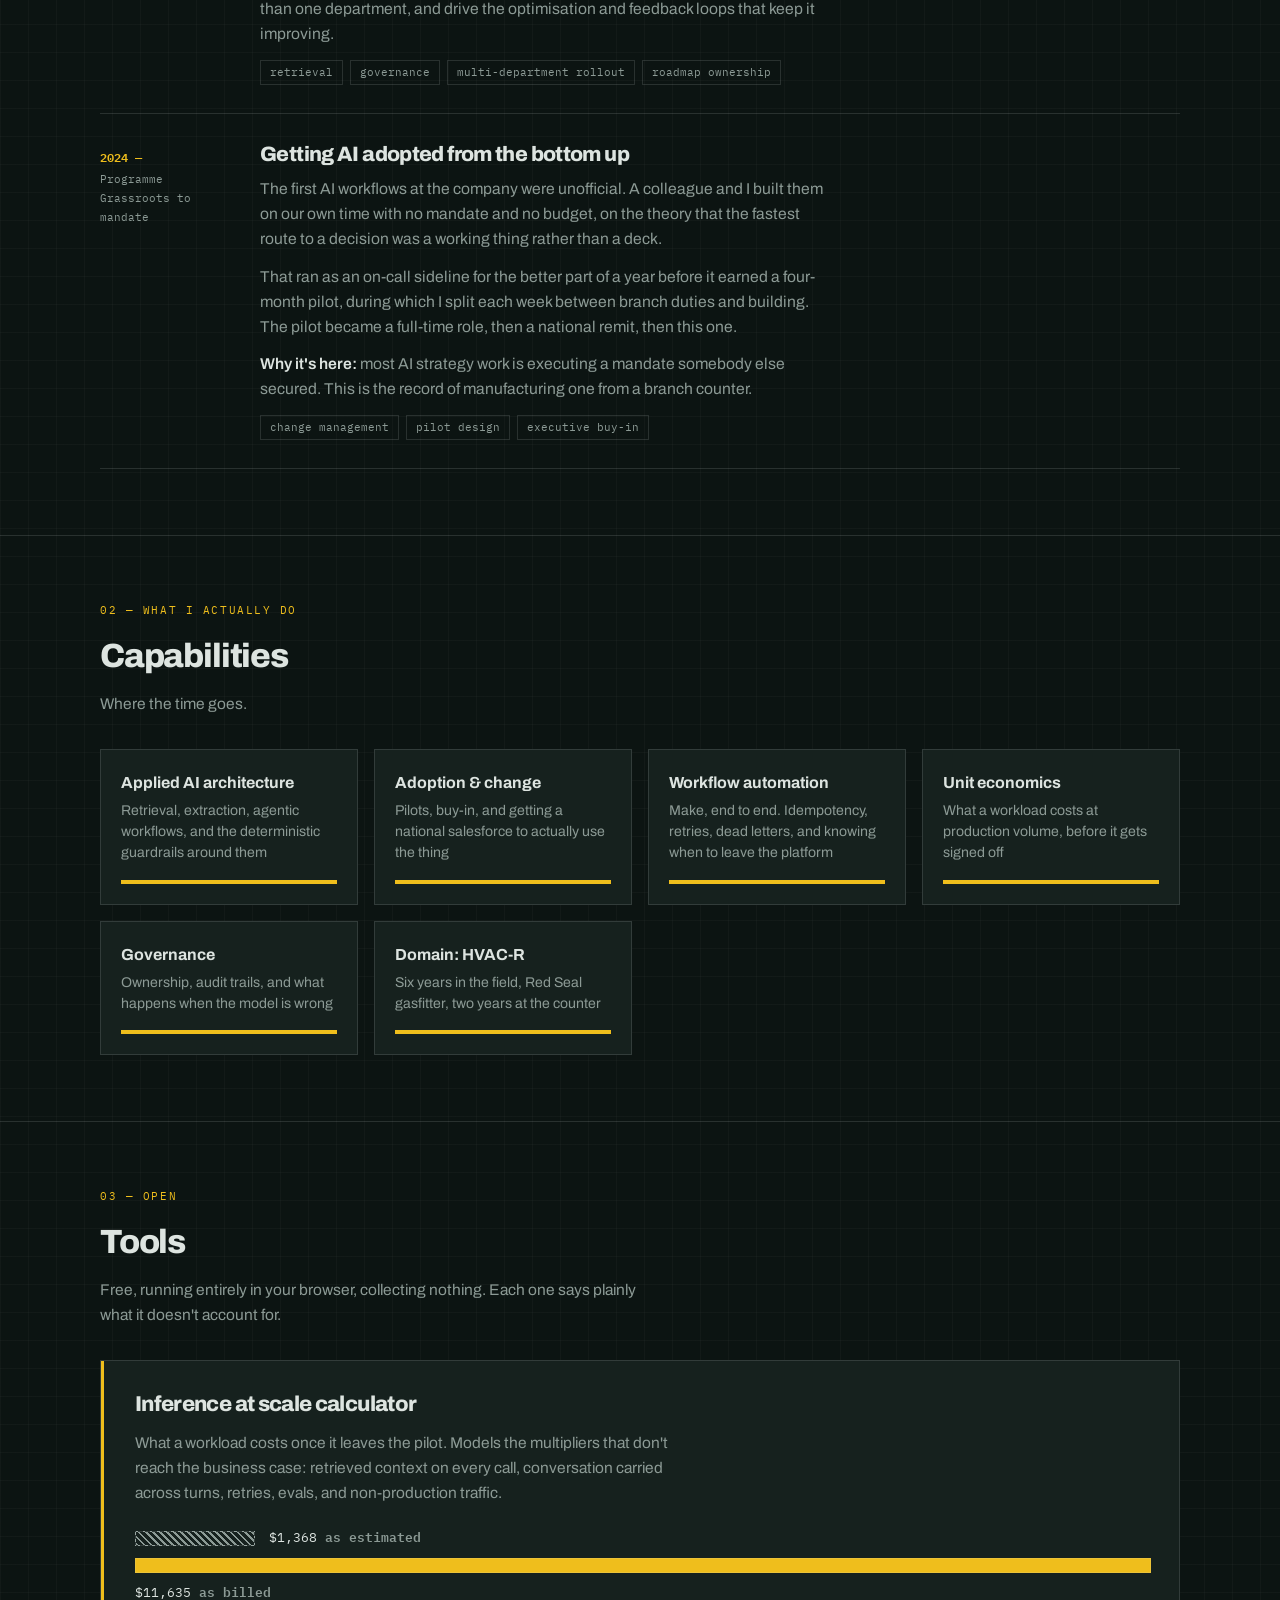
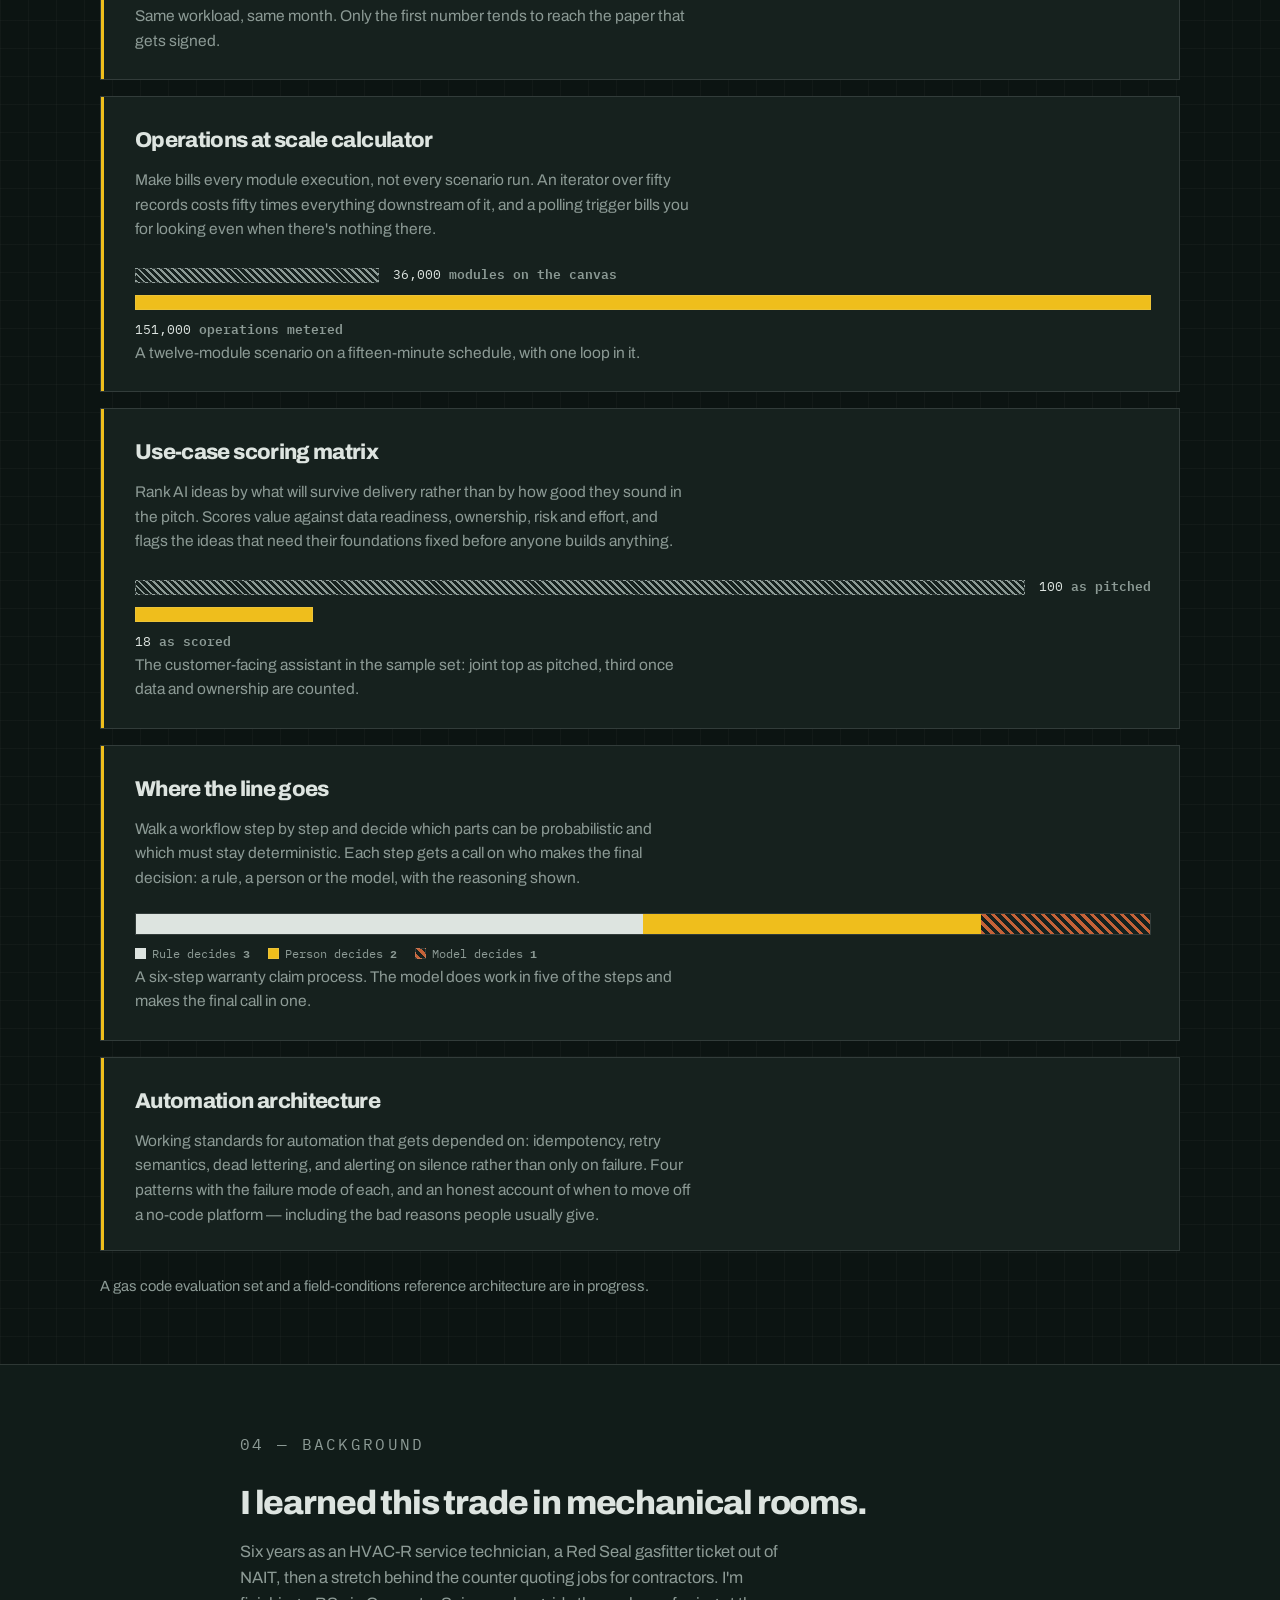
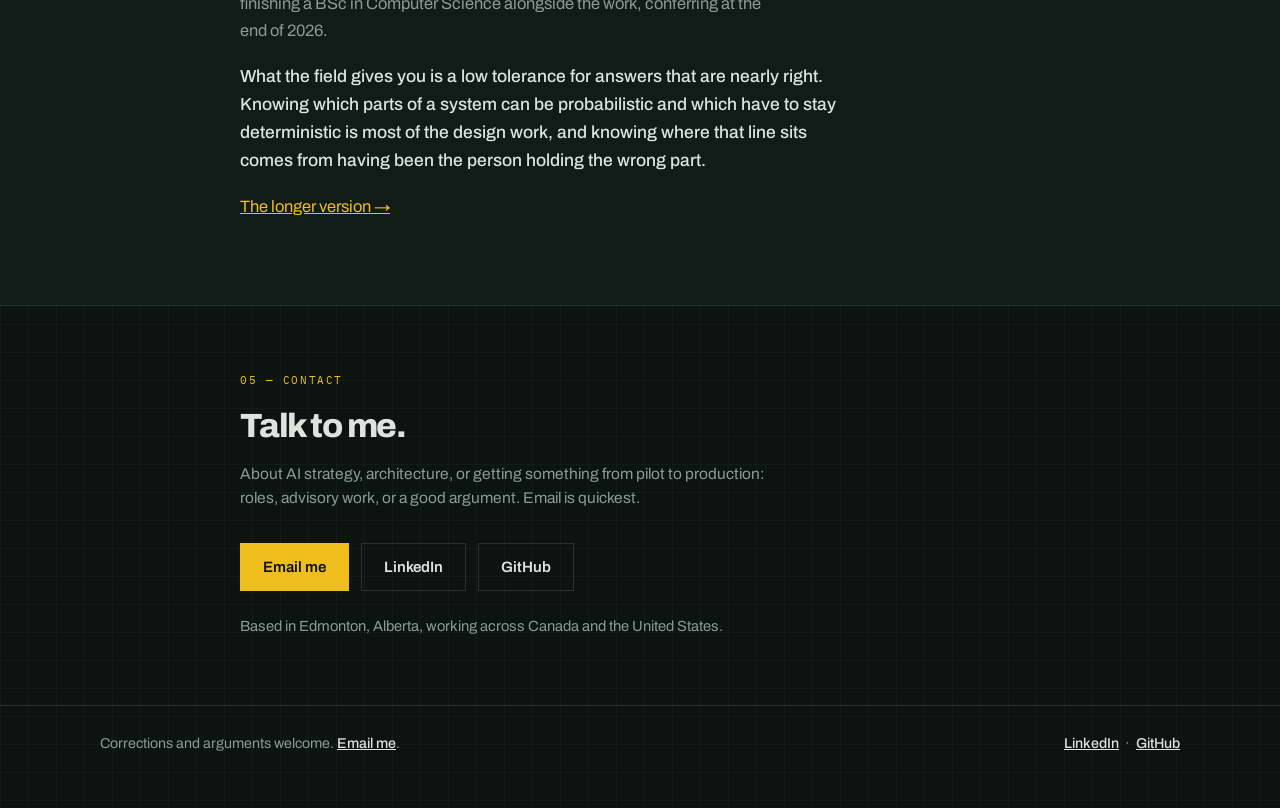
==== commit 6c81cea9: "Refresh portfolio, add two tools, add 404 and previews Home page: new Contact section, Use-case scor" ====
--- a/index.html
+++ b/index.html
@@ -9,6 +9,23 @@
 <link rel="preconnect" href="https://fonts.gstatic.com" crossorigin>
 <link href="https://fonts.googleapis.com/css2?family=Archivo:wght@400;500;600;700;800;900&family=IBM+Plex+Mono:wght@400;500;600&display=swap" rel="stylesheet">
 <link rel="stylesheet" href="/style.css">
+<link rel="icon" href="/favicon.svg" type="image/svg+xml">
+<meta name="theme-color" content="#0C1412">
+<link rel="canonical" href="https://jmobkey.github.io/">
+<meta property="og:type" content="website">
+<meta property="og:site_name" content="Josh Murphy">
+<meta property="og:title" content="Josh Murphy — AI strategy and delivery">
+<meta property="og:description" content="AI strategy and delivery lead. Shipped AI tooling for HVAC-R distribution across North America. Tools and working notes on getting AI from proposal to production.">
+<meta property="og:url" content="https://jmobkey.github.io/">
+<meta property="og:image" content="https://jmobkey.github.io/og.png">
+<meta property="og:image:width" content="1200">
+<meta property="og:image:height" content="630">
+<meta property="og:image:alt" content="Josh Murphy: most AI projects don't fail on the model.">
+<meta name="twitter:card" content="summary_large_image">
+<noscript><style>.rise{opacity:1;transform:none}h1 .ln>span{transform:none}.gap-bar{width:var(--w)}.dial i{transform:scaleX(1)}</style></noscript>
+<script type="application/ld+json">
+{"@context":"https://schema.org","@type":"Person","name":"Josh Murphy","url":"https://jmobkey.github.io/","jobTitle":"Lead, AI Strategy & Delivery","address":{"@type":"PostalAddress","addressLocality":"Edmonton","addressRegion":"AB","addressCountry":"CA"},"sameAs":["https://www.linkedin.com/in/josh-murphy-96575b184","https://github.com/jmobkey"]}
+</script>
 <style>
 .hero{position:relative;padding:92px 0 96px;overflow:hidden;border-top:0}
 .hero .wrap{display:grid;grid-template-columns:1fr 366px;gap:60px;align-items:center;position:relative;z-index:2}
@@ -29,24 +46,26 @@
 </style>
 </head>
 <body>
+<a class="skip" href="#main">Skip to content</a>
 <div id="prog"></div>
 
 <header>
   <div class="wrap bar">
     <a class="mark" href="/">Josh Murphy <em>/ AI strategy &amp; delivery</em></a>
     <div class="right">
-      <nav>
-        <a href="#work">Work</a>
-        <a href="#how">Capabilities</a>
+      <nav aria-label="Primary">
+        <a class="hide-s" href="#work">Work</a>
+        <a class="hide-m" href="#how">Capabilities</a>
         <a href="#tools">Tools</a>
         <a href="/about/">About</a>
+        <a href="#contact">Contact</a>
       </nav>
       <button id="theme" aria-label="Toggle light and dark theme">◐</button>
     </div>
   </div>
 </header>
 
-<main>
+<main id="main">
 
   <div class="hero">
     <svg id="schem" viewBox="0 0 1400 620" preserveAspectRatio="xMidYMid slice" aria-hidden="true">
@@ -201,6 +220,31 @@
         </div>
       </a>
 
+      <a class="tool rise" href="/score/">
+        <div class="tool-body">
+          <h3>Use-case scoring matrix</h3>
+          <p>Rank AI ideas by what will survive delivery rather than by how good they sound in the pitch. Scores value against data readiness, ownership, risk and effort, and flags the ideas that need their foundations fixed before anyone builds anything.</p>
+        </div>
+        <div class="gap">
+          <div class="gap-row"><div class="gap-bar est" style="--w:100%"></div><div class="gap-lab" data-count="100">0 <b>as pitched</b></div></div>
+          <div class="gap-row"><div class="gap-bar bill" style="--w:17.5%"></div></div>
+          <div class="gap-lab" data-count="18">0 <b>as scored</b></div>
+          <p class="gap-note">The customer-facing assistant in the sample set: joint top as pitched, third once data and ownership are counted.</p>
+        </div>
+      </a>
+
+      <a class="tool rise" href="/line/">
+        <div class="tool-body">
+          <h3>Where the line goes</h3>
+          <p>Walk a workflow step by step and decide which parts can be probabilistic and which must stay deterministic. Each step gets a call on who makes the final decision: a rule, a person or the model, with the reasoning shown.</p>
+        </div>
+        <div class="gap">
+          <div class="stack" style="margin-bottom:10px"><div class="s-main" style="width:50%"></div><div class="s-loop" style="width:33.3%"></div><div class="s-empty" style="width:16.7%"></div></div>
+          <div class="key" style="margin:0"><span><i class="s-main"></i>Rule decides <b>3</b></span><span><i class="s-loop"></i>Person decides <b>2</b></span><span><i class="s-empty"></i>Model decides <b>1</b></span></div>
+          <p class="gap-note">A six-step warranty claim process. The model does work in five of the steps and makes the final call in one.</p>
+        </div>
+      </a>
+
       <a class="tool rise" href="https://github.com/jmobkey/automation-architecture">
         <div class="tool-body">
           <h3>Automation architecture</h3>
@@ -222,6 +266,20 @@
     </div>
   </section>
 
+  <section id="contact">
+    <div class="wrap narrow">
+      <p class="eyebrow rise">05 — CONTACT</p>
+      <h2 class="rise" style="--d:.05s">Talk to me.</h2>
+      <p class="h2note rise" style="--d:.1s">About AI strategy, architecture, or getting something from pilot to production: roles, advisory work, or a good argument. Email is quickest.</p>
+      <div class="cta-row rise" style="--d:.15s">
+        <a class="btn solid" href="mailto:josh_p_murphy@hotmail.ca"><span>Email me</span></a>
+        <a class="btn" href="https://www.linkedin.com/in/josh-murphy-96575b184"><span>LinkedIn</span></a>
+        <a class="btn" href="https://github.com/jmobkey"><span>GitHub</span></a>
+      </div>
+      <p class="soon rise" style="--d:.2s">Based in Edmonton, Alberta, working across Canada and the United States.</p>
+    </div>
+  </section>
+
 </main>
 
 <footer>
--- a/style.css
+++ b/style.css
@@ -220,7 +220,6 @@
   .job{grid-template-columns:1fr;gap:12px}
   .job-meta{padding-top:0}
   .job-meta b{display:inline;margin-right:10px}
-  nav{display:none}
   h1{max-width:none}
 }
 @media (max-width:620px){.figs{grid-template-columns:1fr;gap:18px}}
@@ -236,3 +235,90 @@
   .pulse{opacity:1!important}
   html{scroll-behavior:auto}
 }
+
+/* ============================================
+   Additions, November 2026
+   ============================================ */
+.skip{position:absolute;left:-9999px;top:8px;background:var(--gas);color:#0C1412;padding:8px 14px;font-weight:600;z-index:300;text-decoration:none}
+.skip:focus{left:12px}
+.sr{position:absolute;width:1px;height:1px;overflow:hidden;clip:rect(0 0 0 0);white-space:nowrap}
+.cta-row{display:flex;gap:12px;margin-top:26px;flex-wrap:wrap}
+.btn:disabled{opacity:.45;cursor:not-allowed}
+.btn:disabled::before{display:none}
+
+input[type=text]{
+  width:100%;padding:9px 11px;border:1px solid var(--line);border-radius:2px;
+  background:var(--field);color:var(--tx);font-family:'Archivo',sans-serif;font-size:.95rem;
+}
+input[type=text]:focus{border-color:var(--gas);outline:none}
+
+/* tool cards: segmented bar reveals left to right */
+.tool .stack{clip-path:inset(0 100% 0 0);transition:clip-path 1.2s var(--ease) .2s}
+.tool.in .stack{clip-path:inset(0 0 0 0)}
+
+/* scoring matrix */
+.tscroll{position:relative;overflow-x:auto;padding-bottom:4px;-webkit-overflow-scrolling:touch}
+.mx{width:100%;border-collapse:collapse;font-size:.9rem;min-width:690px}
+.mx th{font-family:'IBM Plex Mono',monospace;font-size:.64rem;letter-spacing:.08em;font-weight:500;color:var(--tx2);text-align:left;padding:0 6px 10px;white-space:nowrap}
+.mx td{padding:6px;border-top:1px solid var(--line);vertical-align:middle}
+.mx td.nm{min-width:230px}
+.callbox{margin-top:7px;min-height:22px}
+.mx select{width:auto;min-width:50px;padding:8px 4px}
+.mx .sc{font-family:'IBM Plex Mono',monospace;font-weight:600;white-space:nowrap}
+.mx .sc.hot{color:var(--gas)}
+.rm{background:none;border:1px solid var(--line);color:var(--tx2);width:30px;height:30px;cursor:pointer;border-radius:2px;font-size:1.05rem;line-height:1;flex:none;transition:border-color .3s,color .3s}
+.rm:hover{border-color:var(--oxide);color:var(--tx)}
+
+.chip{display:inline-block;font-family:'IBM Plex Mono',monospace;font-size:.66rem;letter-spacing:.04em;padding:3px 9px;border:1px solid var(--line);white-space:nowrap;color:var(--tx)}
+.chip.go{background:var(--gas);color:#0C1412;border-color:var(--gas)}
+.chip.pilot{border-color:var(--gas)}
+.chip.fix{border-color:var(--oxide)}
+.chip.park{color:var(--tx2)}
+.chip.t0{background:var(--tx);color:var(--bg);border-color:var(--tx)}
+.chip.t1{border-color:var(--tx)}
+.chip.t2{background:var(--gas);color:#0C1412;border-color:var(--gas)}
+.chip.t3{border-color:var(--oxide)}
+
+/* workflow steps */
+.step{background:var(--bg);border:1px solid var(--line);padding:18px 20px;margin-bottom:14px}
+.step-head{display:flex;gap:12px;align-items:center;margin-bottom:16px}
+.step-num{font-family:'IBM Plex Mono',monospace;font-size:.66rem;letter-spacing:.1em;color:var(--gas);white-space:nowrap}
+.step .grid{grid-template-columns:repeat(auto-fit,minmax(220px,1fr));gap:14px}
+.step .field label{font-size:.82rem}
+.step select{font-family:'Archivo',sans-serif;font-size:.9rem}
+.verdict{margin-top:16px;padding-top:14px;border-top:1px dashed var(--line);display:flex;gap:6px 14px;align-items:baseline;flex-wrap:wrap}
+.verdict p{margin:0;color:var(--tx2);font-size:.9rem;flex:1 1 300px}
+.verdict p.warn{flex-basis:100%;color:var(--oxide);font-size:.86rem}
+.prose .chip{margin-right:8px;vertical-align:1px}
+
+/* small screens: keep a compact nav instead of hiding it */
+@media (max-width:900px){
+  nav{gap:14px;font-size:.88rem}
+  .right{gap:14px}
+}
+@media (max-width:760px){.hide-m{display:none}}
+@media (max-width:700px){
+  .wrap{padding:0 20px}
+  .mark em{display:none}
+  nav{gap:13px;font-size:.84rem}
+  .panel{padding:22px 18px}
+  .readout{padding:22px 20px}
+}
+@media (max-width:560px){.hide-s{display:none}}
+
+@media (prefers-reduced-motion:reduce){
+  .tool .stack{clip-path:none}
+}
+
+@media print{
+  html[data-theme]{--bg:#fff;--bg2:#fff;--surface:#fff;--field:#fff;--line:#bbb;--tx:#111;--tx2:#444;--gas:#7a5c00;--oxide:#7a3a1c;--grid:transparent}
+  body{font-size:11pt}
+  body::after,#prog,header,.skip,#theme,.cta-row,.hero-cta,#schem,.actions{display:none!important}
+  .rise{opacity:1!important;transform:none!important}
+  h1 .ln>span{transform:none!important}
+  .gap-bar{width:var(--w)!important}
+  .dial i{transform:scaleX(1)!important}
+  section{padding:22px 0;break-inside:avoid-page}
+  .job,.tool,.cred,.gauge{break-inside:avoid}
+  a{text-decoration:none}
+}
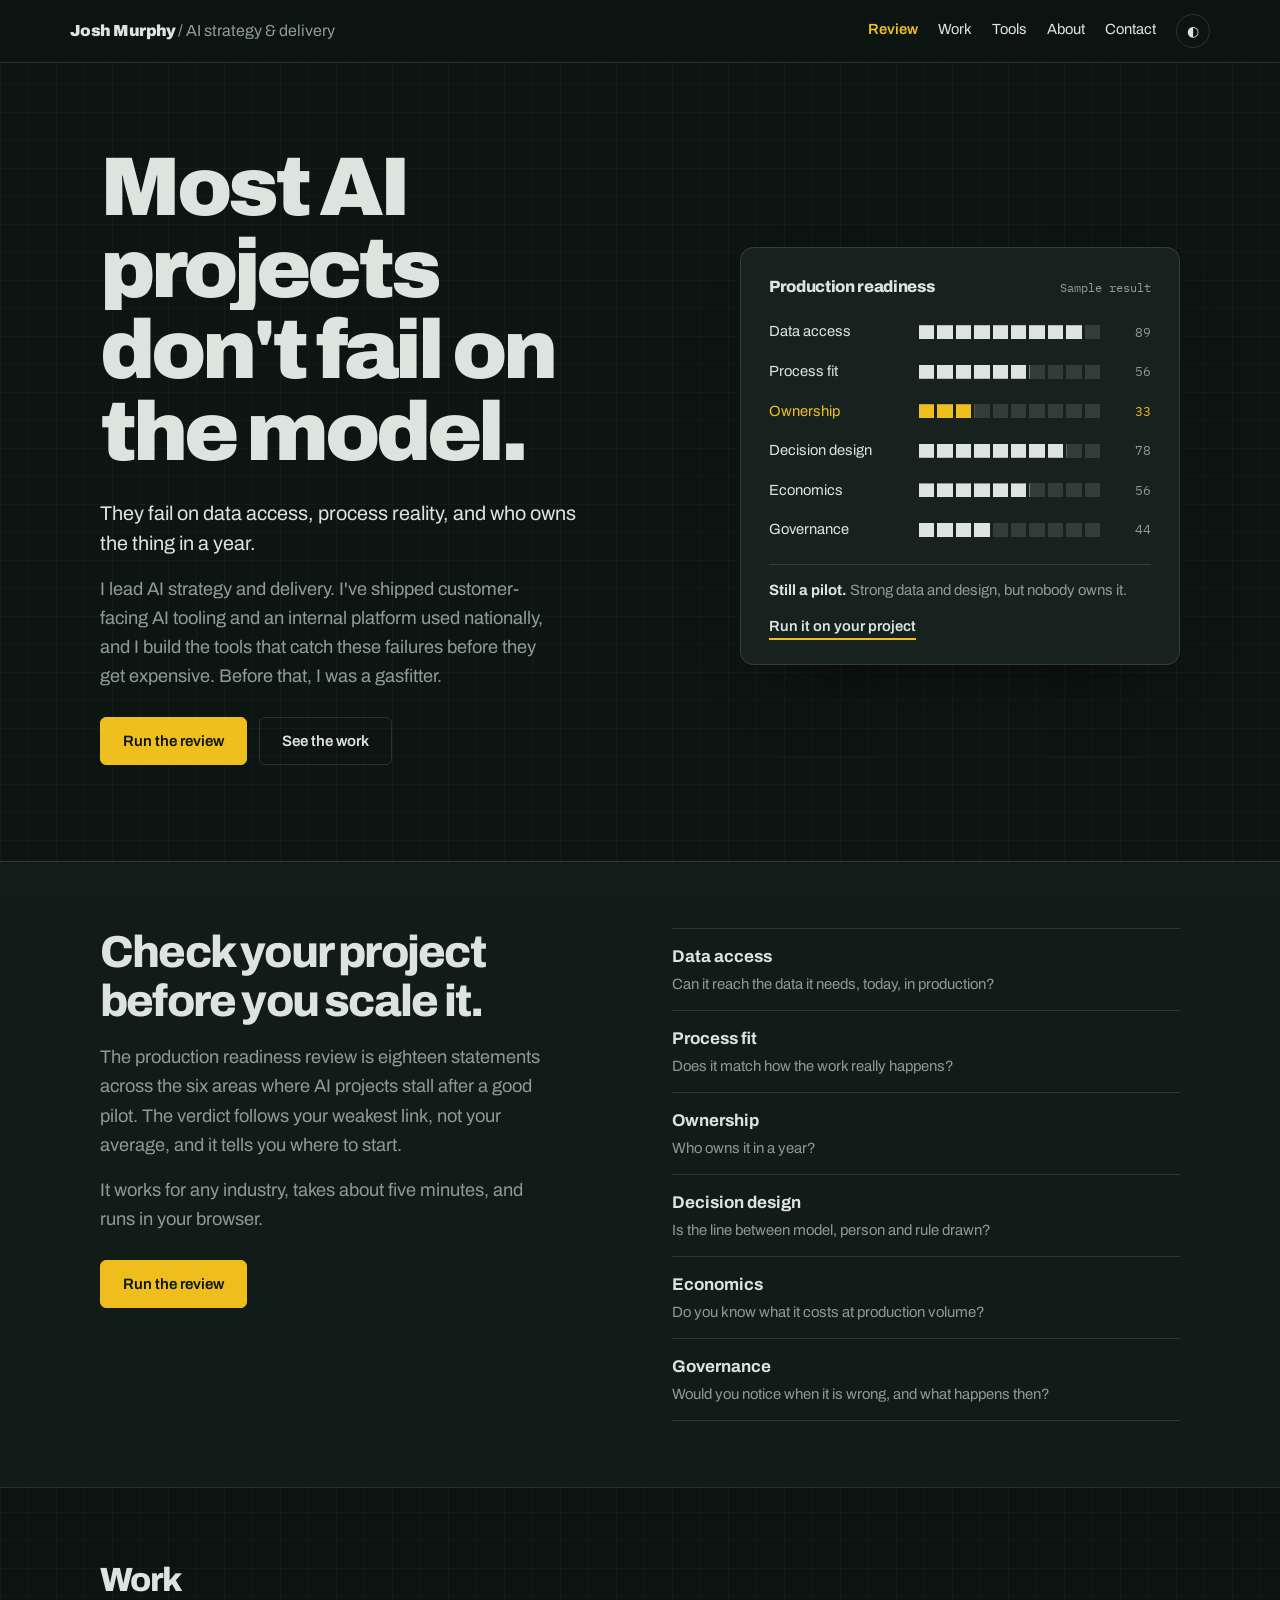
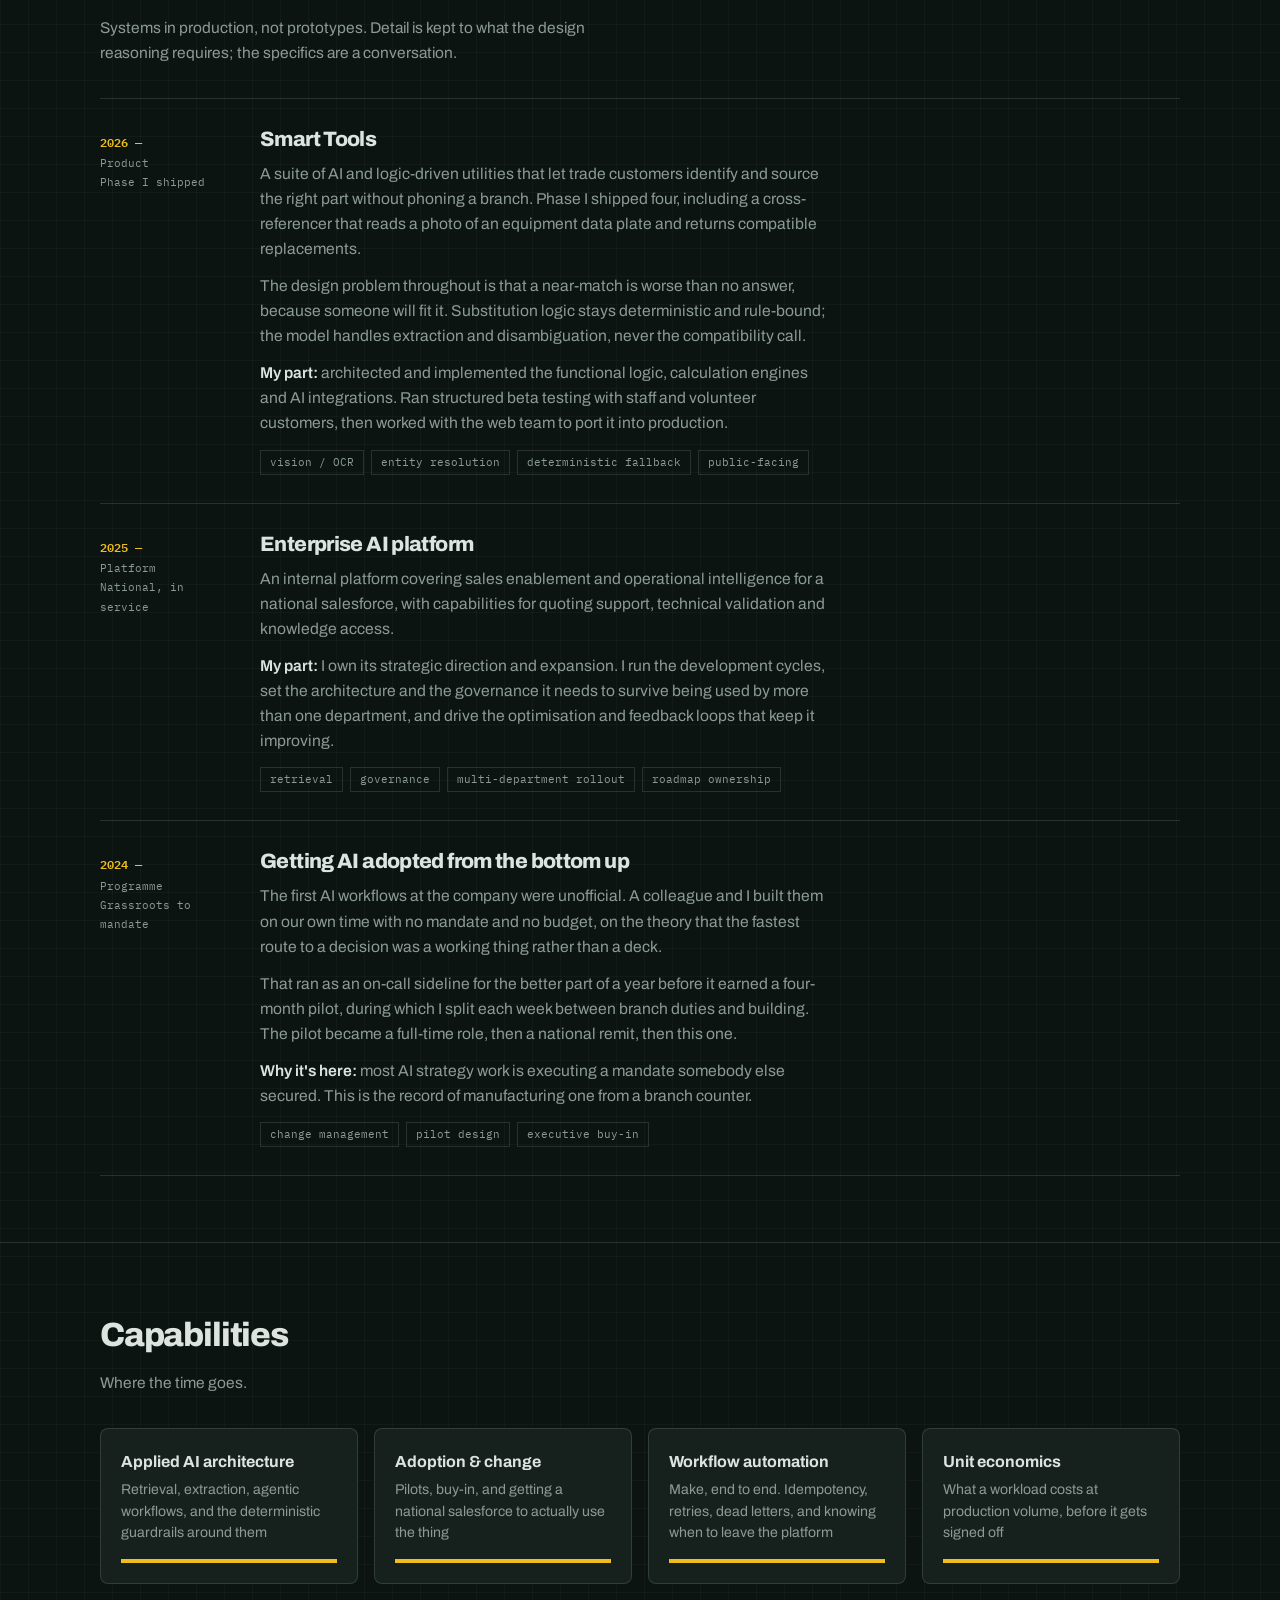
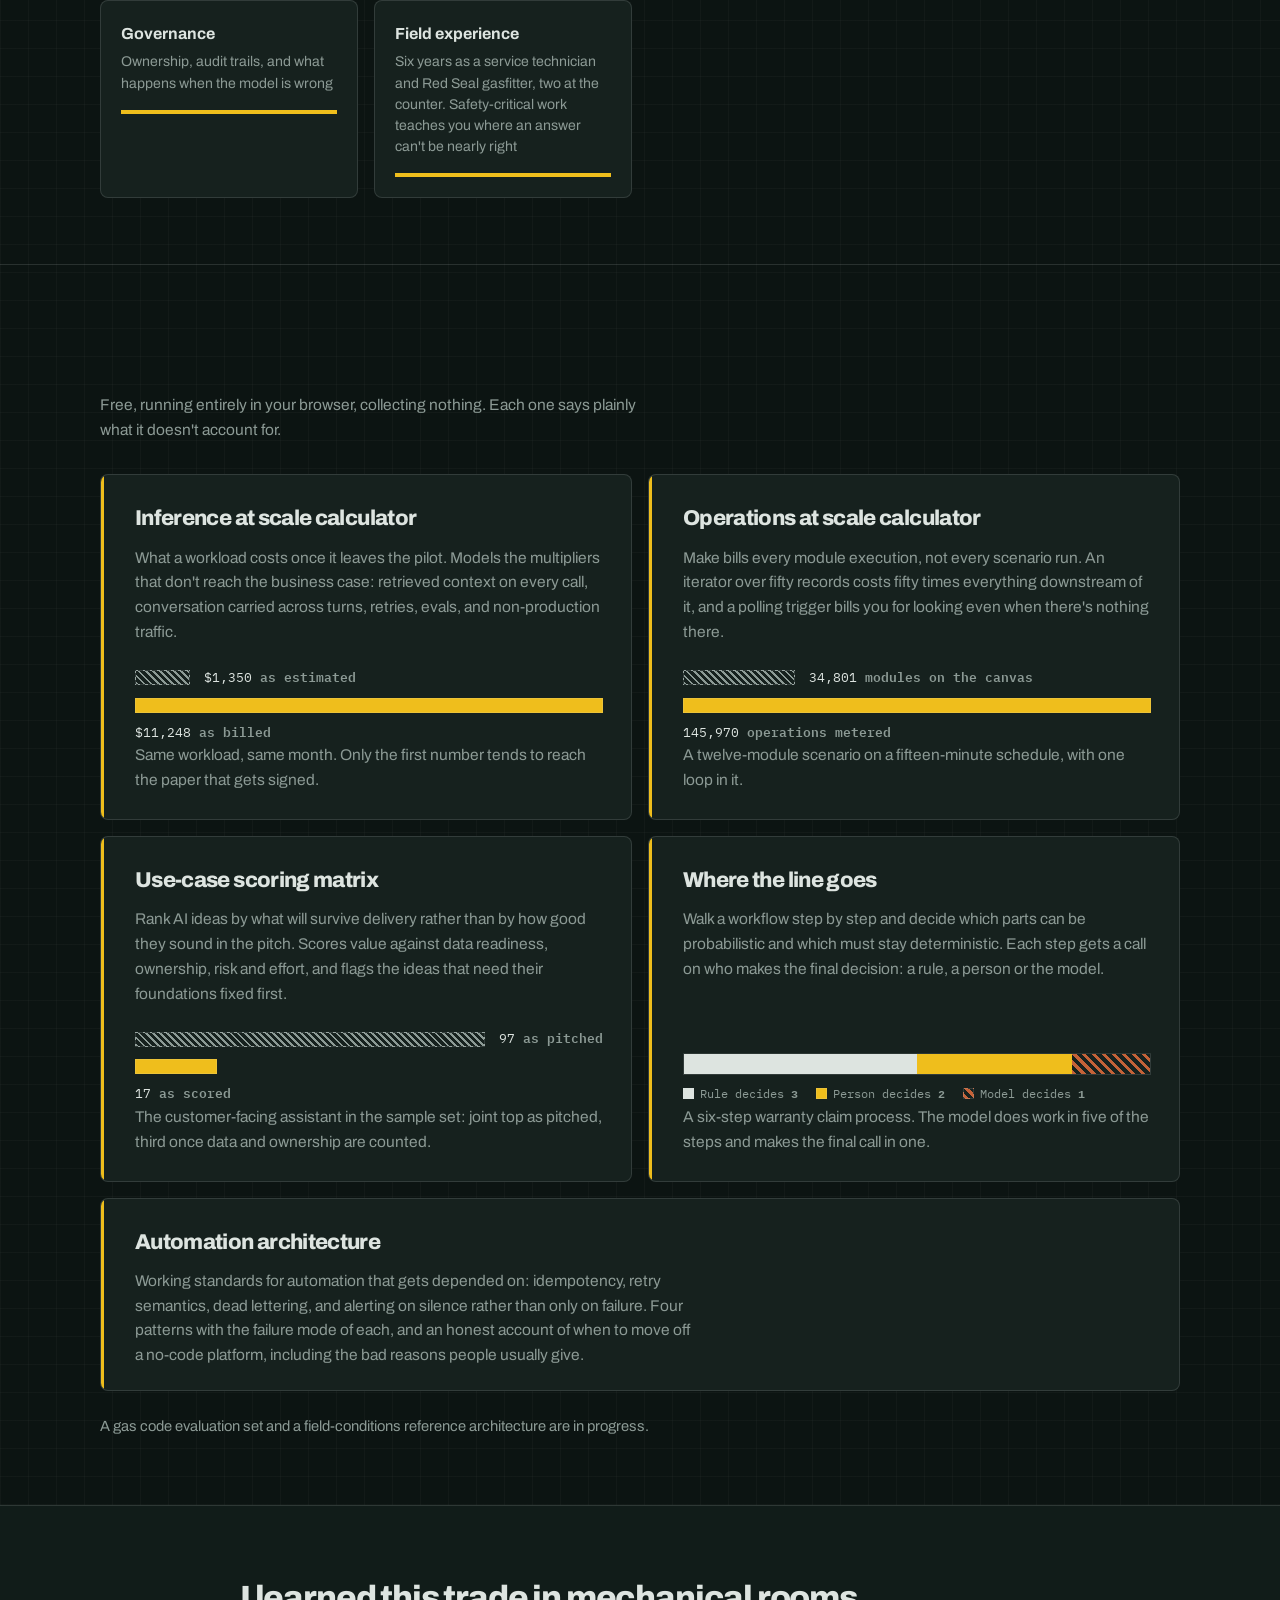
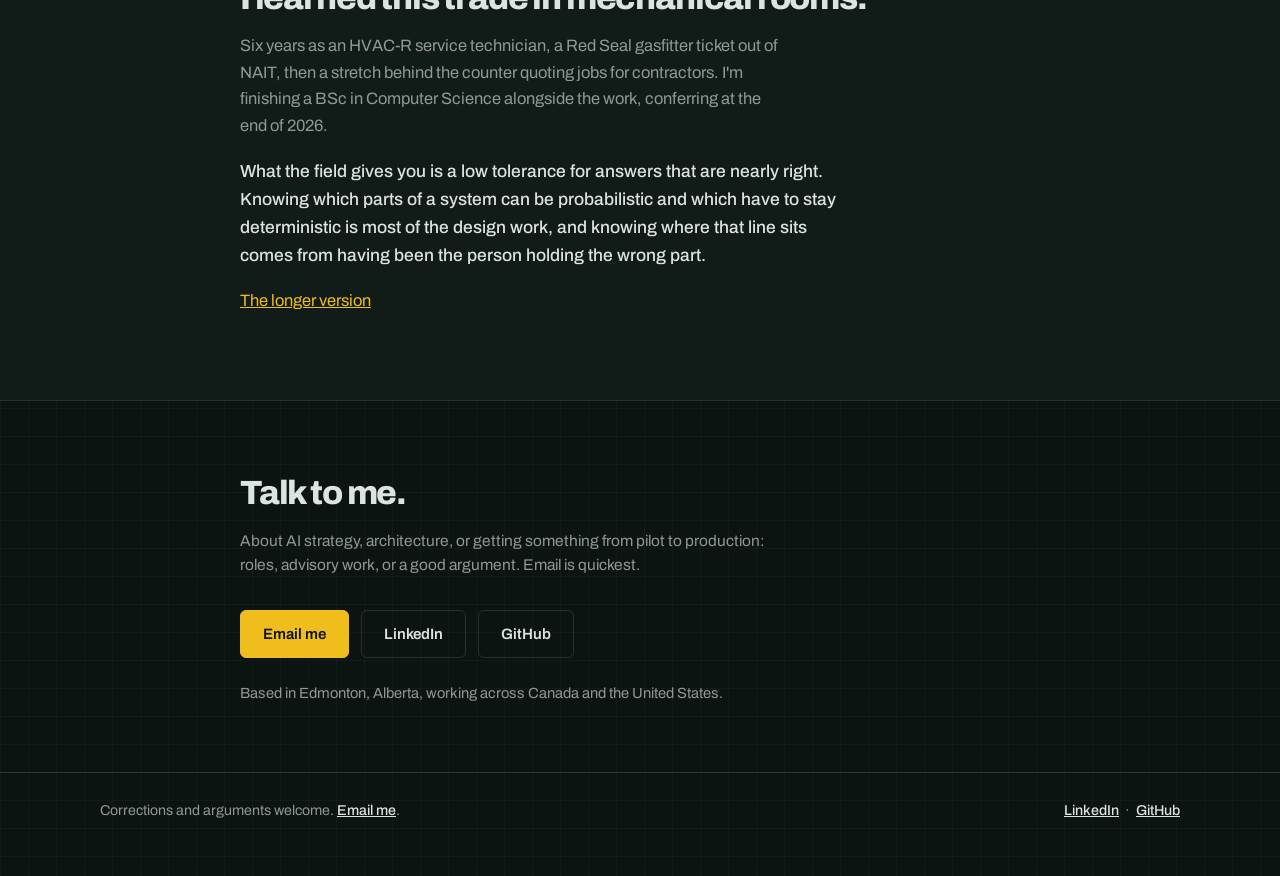
==== commit aed91546: "Redesign home around the production readiness review" ====
--- a/index.html
+++ b/index.html
@@ -4,7 +4,7 @@
 <meta charset="utf-8">
 <meta name="viewport" content="width=device-width, initial-scale=1">
 <title>Josh Murphy — AI strategy and delivery</title>
-<meta name="description" content="AI strategy and delivery lead. Shipped AI tooling for HVAC-R distribution across North America. Tools and working notes on getting AI from proposal to production.">
+<meta name="description" content="AI strategy and delivery lead. I build the tools and run the reviews that get AI from pilot to production, in any industry.">
 <link rel="preconnect" href="https://fonts.googleapis.com">
 <link rel="preconnect" href="https://fonts.gstatic.com" crossorigin>
 <link href="https://fonts.googleapis.com/css2?family=Archivo:wght@400;500;600;700;800;900&family=IBM+Plex+Mono:wght@400;500;600&display=swap" rel="stylesheet">
@@ -15,35 +15,17 @@
 <meta property="og:type" content="website">
 <meta property="og:site_name" content="Josh Murphy">
 <meta property="og:title" content="Josh Murphy — AI strategy and delivery">
-<meta property="og:description" content="AI strategy and delivery lead. Shipped AI tooling for HVAC-R distribution across North America. Tools and working notes on getting AI from proposal to production.">
+<meta property="og:description" content="AI strategy and delivery lead. I build the tools and run the reviews that get AI from pilot to production, in any industry.">
 <meta property="og:url" content="https://jmobkey.github.io/">
 <meta property="og:image" content="https://jmobkey.github.io/og.png">
 <meta property="og:image:width" content="1200">
 <meta property="og:image:height" content="630">
 <meta property="og:image:alt" content="Josh Murphy: most AI projects don't fail on the model.">
 <meta name="twitter:card" content="summary_large_image">
-<noscript><style>.rise{opacity:1;transform:none}h1 .ln>span{transform:none}.gap-bar{width:var(--w)}.dial i{transform:scaleX(1)}</style></noscript>
+<noscript><style>.rise{opacity:1}h1 .ln>span{transform:none}.gap-bar{width:var(--w)}.dial i{transform:scaleX(1)}.meter>i{clip-path:inset(0 calc(100% - var(--v,0%)) 0 0)}</style></noscript>
 <script type="application/ld+json">
 {"@context":"https://schema.org","@type":"Person","name":"Josh Murphy","url":"https://jmobkey.github.io/","jobTitle":"Lead, AI Strategy & Delivery","address":{"@type":"PostalAddress","addressLocality":"Edmonton","addressRegion":"AB","addressCountry":"CA"},"sameAs":["https://www.linkedin.com/in/josh-murphy-96575b184","https://github.com/jmobkey"]}
 </script>
-<style>
-.hero{position:relative;padding:92px 0 96px;overflow:hidden;border-top:0}
-.hero .wrap{display:grid;grid-template-columns:1fr 366px;gap:60px;align-items:center;position:relative;z-index:2}
-.hero-cta{display:flex;gap:12px;margin-top:28px;flex-wrap:wrap}
-#schem{position:absolute;inset:0;width:100%;height:100%;z-index:1;pointer-events:none;opacity:.45}
-#schem path,#schem circle,#schem rect,#schem line{
-  stroke:var(--tx2);fill:none;stroke-width:1.15;
-  stroke-dasharray:var(--len,1400);stroke-dashoffset:var(--len,1400);
-  animation:draw 2.6s var(--ease) forwards;animation-delay:var(--dd,0s);
-}
-#schem .hot{stroke:var(--gas);stroke-width:1.6}
-#schem .fill{fill:var(--bg)}
-@keyframes draw{to{stroke-dashoffset:0}}
-.pulse{fill:var(--gas);stroke:none!important;stroke-dasharray:none!important;stroke-dashoffset:0!important;opacity:0;animation:pulseIn .5s ease 2.4s forwards,glow 2.6s ease-in-out 2.9s infinite!important}
-@keyframes pulseIn{to{opacity:1}}
-@keyframes glow{0%,100%{opacity:.3}50%{opacity:1}}
-@media (max-width:900px){.hero .wrap{grid-template-columns:1fr;gap:46px}#schem{opacity:.18}}
-</style>
 </head>
 <body>
 <a class="skip" href="#main">Skip to content</a>
@@ -54,9 +36,9 @@
     <a class="mark" href="/">Josh Murphy <em>/ AI strategy &amp; delivery</em></a>
     <div class="right">
       <nav aria-label="Primary">
+        <a class="cta" href="/review/">Review</a>
         <a class="hide-s" href="#work">Work</a>
-        <a class="hide-m" href="#how">Capabilities</a>
-        <a href="#tools">Tools</a>
+        <a class="hide-s" href="#tools">Tools</a>
         <a href="/about/">About</a>
         <a href="#contact">Contact</a>
       </nav>
@@ -68,31 +50,7 @@
 <main id="main">
 
   <div class="hero">
-    <svg id="schem" viewBox="0 0 1400 620" preserveAspectRatio="xMidYMid slice" aria-hidden="true">
-      <path class="hot" style="--len:760;--dd:.2s" d="M-20 470 H300 q22 0 22-22 V300"/>
-      <path style="--len:200;--dd:.9s" d="M300 452 l-20-14 v28 z M344 452 l20-14 v28 z"/>
-      <line style="--len:40;--dd:1s" x1="322" y1="424" x2="322" y2="440"/>
-      <path class="hot" style="--len:420;--dd:1.05s" d="M322 300 V210 q0-22 22-22 H520"/>
-      <rect class="fill" style="--len:300;--dd:1.4s" x="520" y="158" width="86" height="60" rx="3"/>
-      <circle style="--len:120;--dd:1.6s" cx="563" cy="188" r="17"/>
-      <line style="--len:30;--dd:1.75s" x1="563" y1="188" x2="574" y2="177"/>
-      <path class="hot" style="--len:640;--dd:1.7s" d="M606 188 H860 q22 0 22 22 V400"/>
-      <path style="--len:180;--dd:2s" d="M700 188 V120 M780 188 V120"/>
-      <circle style="--len:80;--dd:2.15s" cx="700" cy="112" r="9"/>
-      <circle style="--len:80;--dd:2.15s" cx="780" cy="112" r="9"/>
-      <circle style="--len:260;--dd:2.1s" cx="882" cy="440" r="40"/>
-      <circle style="--len:70;--dd:2.3s" cx="882" cy="440" r="4"/>
-      <path style="--len:60;--dd:2.4s" d="M882 440 L906 418"/>
-      <rect class="fill" style="--len:900;--dd:2.2s" x="1040" y="300" width="250" height="200" rx="4"/>
-      <line style="--len:250;--dd:2.5s" x1="1040" y1="360" x2="1290" y2="360"/>
-      <path style="--len:400;--dd:2.6s" d="M1075 400 h180 M1075 430 h180 M1075 460 h180"/>
-      <path class="hot" style="--len:180;--dd:2.35s" d="M882 400 V330 q0-30 30-30 H1040"/>
-      <circle class="pulse" cx="322" cy="452" r="4"/>
-      <circle class="pulse" cx="563" cy="188" r="4"/>
-      <circle class="pulse" cx="882" cy="440" r="4"/>
-    </svg>
-
-    <div class="wrap">
+    <div class="wrap hero-grid">
       <div>
         <h1>
           <span class="ln"><span style="--d:.15s">Most AI projects</span></span>
@@ -100,51 +58,64 @@
           <span class="ln"><span style="--d:.39s">the model.</span></span>
         </h1>
         <p class="lede first rise" style="--d:.6s">They fail on data access, process reality, and who owns the thing in a year.</p>
-        <p class="lede rise" style="--d:.72s">I lead AI strategy and delivery across North America for an HVAC-R distributor, where I've shipped customer-facing AI tooling and an internal platform used nationally. Before that I was a gasfitter.</p>
-        <div class="hero-cta rise" style="--d:.84s">
-          <a class="btn solid" href="#work"><span>See the work</span></a>
-          <a class="btn" href="#tools"><span>Use the tools</span></a>
-        </div>
-      </div>
-
-      <div class="plate-mount rise" style="--d:.5s">
-        <div class="plate" id="plate">
-          <div class="screw tl"></div><div class="screw tr"></div><div class="screw bl"></div><div class="screw br"></div>
-          <div class="plate-inner">
-            <div class="plate-top">
-              <div class="plate-title">RATING PLATE<span>PLAQUE SIGNALÉTIQUE</span></div>
-              <div class="plate-badge">RED<br>SEAL<br>B</div>
-            </div>
-            <table>
-              <tr><td class="k">NAME</td><td class="v">MURPHY, JOSH</td></tr>
-              <tr><td class="k">ROLE</td><td class="v">Lead, AI Strategy &amp; Delivery</td></tr>
-              <tr><td class="k">TERRITORY</td><td class="v">Canada &amp; United States</td></tr>
-              <tr><td class="k">SECTOR</td><td class="v">HVAC-R distribution<small>80+ branches</small></td></tr>
-              <tr><td class="k">DEGREE</td><td class="v">BSc Computer Science<small>Conferring Dec 2026</small></td></tr>
-              <tr><td class="k">CERT.</td><td class="v">Journeyman Gasfitter, Class B<small>NAIT · Red Seal endorsed</small></td></tr>
-              <tr><td class="k">LOCATION</td><td class="v">Edmonton, Alberta</td></tr>
-            </table>
-            <div class="plate-warn">CAUTION — WILL NOT DEPLOY A MODEL THAT IS NEARLY RIGHT</div>
-            <div class="plate-ser"><span>IN SERVICE SINCE 2019</span><span>NO. JM-780-YEG</span></div>
-          </div>
-        </div>
-      </div>
+        <p class="lede rise" style="--d:.72s">I lead AI strategy and delivery. I've shipped customer-facing AI tooling and an internal platform used nationally, and I build the tools that catch these failures before they get expensive. Before that, I was a gasfitter.</p>
+        <div class="cta-row rise" style="--d:.84s">
+          <a class="btn solid" href="/review/"><span>Run the review</span></a>
+          <a class="btn" href="#work"><span>See the work</span></a>
+        </div>
+      </div>
+
+      <a class="rvpanel rise" style="--d:.9s" href="/review/" aria-label="Sample result from the production readiness review. Open the review.">
+        <div class="rv-head"><b>Production readiness</b><span>Sample result</span></div>
+        <div class="rv">
+          <div class="rv-row"><span class="rv-label">Data access</span><div class="meter"><i style="--v:90%;--dl:1.1s"></i></div><span class="rv-val">89</span></div>
+          <div class="rv-row"><span class="rv-label">Process fit</span><div class="meter"><i style="--v:60%;--dl:1.25s"></i></div><span class="rv-val">56</span></div>
+          <div class="rv-row weak"><span class="rv-label">Ownership</span><div class="meter"><i style="--v:30%;--dl:1.4s"></i></div><span class="rv-val">33</span></div>
+          <div class="rv-row"><span class="rv-label">Decision design</span><div class="meter"><i style="--v:80%;--dl:1.55s"></i></div><span class="rv-val">78</span></div>
+          <div class="rv-row"><span class="rv-label">Economics</span><div class="meter"><i style="--v:60%;--dl:1.7s"></i></div><span class="rv-val">56</span></div>
+          <div class="rv-row"><span class="rv-label">Governance</span><div class="meter"><i style="--v:40%;--dl:1.85s"></i></div><span class="rv-val">44</span></div>
+        </div>
+        <p class="rvfoot"><b>Still a pilot.</b> Strong data and design, but nobody owns it.</p>
+        <span class="rvlink">Run it on your project</span>
+      </a>
     </div>
   </div>
+
+  <section id="review" class="band">
+    <div class="wrap review-band">
+      <div>
+        <h2 class="rise">Check your project before you scale it.</h2>
+        <p class="lede rise" style="--d:.08s">The production readiness review is eighteen statements across the six areas where AI projects stall after a good pilot. The verdict follows your weakest link, not your average, and it tells you where to start.</p>
+        <p class="lede rise" style="--d:.14s">It works for any industry, takes about five minutes, and runs in your browser.</p>
+        <div class="cta-row rise" style="--d:.2s">
+          <a class="btn solid" href="/review/"><span>Run the review</span></a>
+        </div>
+      </div>
+      <div class="areas rise" style="--d:.12s">
+        <ul>
+          <li><b>Data access</b><span>Can it reach the data it needs, today, in production?</span></li>
+          <li><b>Process fit</b><span>Does it match how the work really happens?</span></li>
+          <li><b>Ownership</b><span>Who owns it in a year?</span></li>
+          <li><b>Decision design</b><span>Is the line between model, person and rule drawn?</span></li>
+          <li><b>Economics</b><span>Do you know what it costs at production volume?</span></li>
+          <li><b>Governance</b><span>Would you notice when it is wrong, and what happens then?</span></li>
+        </ul>
+      </div>
+    </div>
+  </section>
 
   <section id="work">
     <div class="wrap">
-      <p class="eyebrow rise">01 — SHIPPED</p>
-      <h2 class="rise" style="--d:.05s">Work</h2>
+      <h2 class="rise">Work</h2>
       <p class="h2note rise" style="--d:.1s">Systems in production, not prototypes. Detail is kept to what the design reasoning requires; the specifics are a conversation.</p>
 
       <div class="job rise">
         <div class="job-meta"><b>2026 —</b>Product<br>Phase I shipped</div>
         <div>
           <h3>Smart Tools</h3>
-          <p>A suite of AI and logic-driven utilities that let contractors identify and source the right part without phoning a branch. Phase I shipped four: an electric motor cross-referencer that reads a data plate photo and returns compatible replacements, a V-belt sizing calculator, a contactor finder, and a refrigeration oil cross-referencer.</p>
+          <p>A suite of AI and logic-driven utilities that let trade customers identify and source the right part without phoning a branch. Phase I shipped four, including a cross-referencer that reads a photo of an equipment data plate and returns compatible replacements.</p>
           <p>The design problem throughout is that a near-match is worse than no answer, because someone will fit it. Substitution logic stays deterministic and rule-bound; the model handles extraction and disambiguation, never the compatibility call.</p>
-          <p class="role"><b>My part:</b> architected and implemented the functional logic, calculation engines and AI integrations. Ran structured beta testing with staff and volunteer contractors, then worked with the web team to port it into production.</p>
+          <p class="role"><b>My part:</b> architected and implemented the functional logic, calculation engines and AI integrations. Ran structured beta testing with staff and volunteer customers, then worked with the web team to port it into production.</p>
           <div class="tags"><span>vision / OCR</span><span>entity resolution</span><span>deterministic fallback</span><span>public-facing</span></div>
         </div>
       </div>
@@ -174,8 +145,7 @@
 
   <section id="how">
     <div class="wrap">
-      <p class="eyebrow rise">02 — WHAT I ACTUALLY DO</p>
-      <h2 class="rise" style="--d:.05s">Capabilities</h2>
+      <h2 class="rise">Capabilities</h2>
       <p class="h2note rise" style="--d:.1s">Where the time goes.</p>
       <div class="gauges">
         <div class="gauge rise"><b>Applied AI architecture</b><span>Retrieval, extraction, agentic workflows, and the deterministic guardrails around them</span><div class="dial"><i style="--gd:.1s"></i></div></div>
@@ -183,74 +153,75 @@
         <div class="gauge rise" style="--d:.12s"><b>Workflow automation</b><span>Make, end to end. Idempotency, retries, dead letters, and knowing when to leave the platform</span><div class="dial"><i style="--gd:.3s"></i></div></div>
         <div class="gauge rise" style="--d:.18s"><b>Unit economics</b><span>What a workload costs at production volume, before it gets signed off</span><div class="dial"><i style="--gd:.4s"></i></div></div>
         <div class="gauge rise" style="--d:.24s"><b>Governance</b><span>Ownership, audit trails, and what happens when the model is wrong</span><div class="dial"><i style="--gd:.5s"></i></div></div>
-        <div class="gauge rise" style="--d:.3s"><b>Domain: HVAC-R</b><span>Six years in the field, Red Seal gasfitter, two years at the counter</span><div class="dial"><i style="--gd:.6s"></i></div></div>
+        <div class="gauge rise" style="--d:.3s"><b>Field experience</b><span>Six years as a service technician and Red Seal gasfitter, two at the counter. Safety-critical work teaches you where an answer can't be nearly right</span><div class="dial"><i style="--gd:.6s"></i></div></div>
       </div>
     </div>
   </section>
 
   <section id="tools">
     <div class="wrap">
-      <p class="eyebrow rise">03 — OPEN</p>
-      <h2 class="rise" style="--d:.05s">Tools</h2>
+      <h2 class="rise">Tools</h2>
       <p class="h2note rise" style="--d:.1s">Free, running entirely in your browser, collecting nothing. Each one says plainly what it doesn't account for.</p>
 
-      <a class="tool rise" href="/cost/">
-        <div class="tool-body">
-          <h3>Inference at scale calculator</h3>
-          <p>What a workload costs once it leaves the pilot. Models the multipliers that don't reach the business case: retrieved context on every call, conversation carried across turns, retries, evals, and non-production traffic.</p>
-        </div>
-        <div class="gap">
-          <div class="gap-row"><div class="gap-bar est" style="--w:11.8%"></div><div class="gap-lab" data-count="1368" data-pre="$">$0 <b>as estimated</b></div></div>
-          <div class="gap-row"><div class="gap-bar bill" style="--w:100%"></div></div>
-          <div class="gap-lab" data-count="11635" data-pre="$">$0 <b>as billed</b></div>
-          <p class="gap-note">Same workload, same month. Only the first number tends to reach the paper that gets signed.</p>
-        </div>
-      </a>
-
-      <a class="tool rise" href="/ops/">
-        <div class="tool-body">
-          <h3>Operations at scale calculator</h3>
-          <p>Make bills every module execution, not every scenario run. An iterator over fifty records costs fifty times everything downstream of it, and a polling trigger bills you for looking even when there's nothing there.</p>
-        </div>
-        <div class="gap">
-          <div class="gap-row"><div class="gap-bar est" style="--w:24%"></div><div class="gap-lab" data-count="36000">0 <b>modules on the canvas</b></div></div>
-          <div class="gap-row"><div class="gap-bar bill" style="--w:100%"></div></div>
-          <div class="gap-lab" data-count="151000">0 <b>operations metered</b></div>
-          <p class="gap-note">A twelve-module scenario on a fifteen-minute schedule, with one loop in it.</p>
-        </div>
-      </a>
-
-      <a class="tool rise" href="/score/">
-        <div class="tool-body">
-          <h3>Use-case scoring matrix</h3>
-          <p>Rank AI ideas by what will survive delivery rather than by how good they sound in the pitch. Scores value against data readiness, ownership, risk and effort, and flags the ideas that need their foundations fixed before anyone builds anything.</p>
-        </div>
-        <div class="gap">
-          <div class="gap-row"><div class="gap-bar est" style="--w:100%"></div><div class="gap-lab" data-count="100">0 <b>as pitched</b></div></div>
-          <div class="gap-row"><div class="gap-bar bill" style="--w:17.5%"></div></div>
-          <div class="gap-lab" data-count="18">0 <b>as scored</b></div>
-          <p class="gap-note">The customer-facing assistant in the sample set: joint top as pitched, third once data and ownership are counted.</p>
-        </div>
-      </a>
-
-      <a class="tool rise" href="/line/">
-        <div class="tool-body">
-          <h3>Where the line goes</h3>
-          <p>Walk a workflow step by step and decide which parts can be probabilistic and which must stay deterministic. Each step gets a call on who makes the final decision: a rule, a person or the model, with the reasoning shown.</p>
-        </div>
-        <div class="gap">
-          <div class="stack" style="margin-bottom:10px"><div class="s-main" style="width:50%"></div><div class="s-loop" style="width:33.3%"></div><div class="s-empty" style="width:16.7%"></div></div>
-          <div class="key" style="margin:0"><span><i class="s-main"></i>Rule decides <b>3</b></span><span><i class="s-loop"></i>Person decides <b>2</b></span><span><i class="s-empty"></i>Model decides <b>1</b></span></div>
-          <p class="gap-note">A six-step warranty claim process. The model does work in five of the steps and makes the final call in one.</p>
-        </div>
-      </a>
-
-      <a class="tool rise" href="https://github.com/jmobkey/automation-architecture">
-        <div class="tool-body">
-          <h3>Automation architecture</h3>
-          <p>Working standards for automation that gets depended on: idempotency, retry semantics, dead lettering, and alerting on silence rather than only on failure. Four patterns with the failure mode of each, and an honest account of when to move off a no-code platform — including the bad reasons people usually give.</p>
-        </div>
-      </a>
+      <div class="tools-grid">
+        <a class="tool rise" href="/cost/">
+          <div class="tool-body">
+            <h3>Inference at scale calculator</h3>
+            <p>What a workload costs once it leaves the pilot. Models the multipliers that don't reach the business case: retrieved context on every call, conversation carried across turns, retries, evals, and non-production traffic.</p>
+          </div>
+          <div class="gap">
+            <div class="gap-row"><div class="gap-bar est" style="--w:11.8%"></div><div class="gap-lab" data-count="1368" data-pre="$">$0 <b>as estimated</b></div></div>
+            <div class="gap-row"><div class="gap-bar bill" style="--w:100%"></div></div>
+            <div class="gap-lab" data-count="11635" data-pre="$">$0 <b>as billed</b></div>
+            <p class="gap-note">Same workload, same month. Only the first number tends to reach the paper that gets signed.</p>
+          </div>
+        </a>
+
+        <a class="tool rise" href="/ops/">
+          <div class="tool-body">
+            <h3>Operations at scale calculator</h3>
+            <p>Make bills every module execution, not every scenario run. An iterator over fifty records costs fifty times everything downstream of it, and a polling trigger bills you for looking even when there's nothing there.</p>
+          </div>
+          <div class="gap">
+            <div class="gap-row"><div class="gap-bar est" style="--w:24%"></div><div class="gap-lab" data-count="36000">0 <b>modules on the canvas</b></div></div>
+            <div class="gap-row"><div class="gap-bar bill" style="--w:100%"></div></div>
+            <div class="gap-lab" data-count="151000">0 <b>operations metered</b></div>
+            <p class="gap-note">A twelve-module scenario on a fifteen-minute schedule, with one loop in it.</p>
+          </div>
+        </a>
+
+        <a class="tool rise" href="/score/">
+          <div class="tool-body">
+            <h3>Use-case scoring matrix</h3>
+            <p>Rank AI ideas by what will survive delivery rather than by how good they sound in the pitch. Scores value against data readiness, ownership, risk and effort, and flags the ideas that need their foundations fixed first.</p>
+          </div>
+          <div class="gap">
+            <div class="gap-row"><div class="gap-bar est" style="--w:100%"></div><div class="gap-lab" data-count="100">0 <b>as pitched</b></div></div>
+            <div class="gap-row"><div class="gap-bar bill" style="--w:17.5%"></div></div>
+            <div class="gap-lab" data-count="18">0 <b>as scored</b></div>
+            <p class="gap-note">The customer-facing assistant in the sample set: joint top as pitched, third once data and ownership are counted.</p>
+          </div>
+        </a>
+
+        <a class="tool rise" href="/line/">
+          <div class="tool-body">
+            <h3>Where the line goes</h3>
+            <p>Walk a workflow step by step and decide which parts can be probabilistic and which must stay deterministic. Each step gets a call on who makes the final decision: a rule, a person or the model.</p>
+          </div>
+          <div class="gap">
+            <div class="stack" style="margin-bottom:10px"><div class="s-main" style="width:50%"></div><div class="s-loop" style="width:33.3%"></div><div class="s-empty" style="width:16.7%"></div></div>
+            <div class="key" style="margin:0"><span><i class="s-main"></i>Rule decides <b>3</b></span><span><i class="s-loop"></i>Person decides <b>2</b></span><span><i class="s-empty"></i>Model decides <b>1</b></span></div>
+            <p class="gap-note">A six-step warranty claim process. The model does work in five of the steps and makes the final call in one.</p>
+          </div>
+        </a>
+
+        <a class="tool wide rise" href="https://github.com/jmobkey/automation-architecture">
+          <div class="tool-body">
+            <h3>Automation architecture</h3>
+            <p>Working standards for automation that gets depended on: idempotency, retry semantics, dead lettering, and alerting on silence rather than only on failure. Four patterns with the failure mode of each, and an honest account of when to move off a no-code platform, including the bad reasons people usually give.</p>
+          </div>
+        </a>
+      </div>
 
       <p class="soon rise">A gas code evaluation set and a field-conditions reference architecture are in progress.</p>
     </div>
@@ -258,18 +229,16 @@
 
   <section class="story">
     <div class="wrap narrow">
-      <p class="eyebrow rise">04 — BACKGROUND</p>
-      <h2 class="rise" style="--d:.05s">I learned this trade in mechanical rooms.</h2>
+      <h2 class="rise">I learned this trade in mechanical rooms.</h2>
       <p class="rise" style="--d:.1s">Six years as an HVAC-R service technician, a Red Seal gasfitter ticket out of NAIT, then a stretch behind the counter quoting jobs for contractors. I'm finishing a BSc in Computer Science alongside the work, conferring at the end of 2026.</p>
       <p class="punch rise" style="--d:.18s">What the field gives you is a low tolerance for answers that are nearly right. Knowing which parts of a system can be probabilistic and which have to stay deterministic is most of the design work, and knowing where that line sits comes from having been the person holding the wrong part.</p>
-      <p class="rise" style="--d:.26s"><a href="/about/">The longer version &rarr;</a></p>
+      <p class="rise" style="--d:.26s"><a href="/about/">The longer version</a></p>
     </div>
   </section>
 
   <section id="contact">
     <div class="wrap narrow">
-      <p class="eyebrow rise">05 — CONTACT</p>
-      <h2 class="rise" style="--d:.05s">Talk to me.</h2>
+      <h2 class="rise">Talk to me.</h2>
       <p class="h2note rise" style="--d:.1s">About AI strategy, architecture, or getting something from pilot to production: roles, advisory work, or a good argument. Email is quickest.</p>
       <div class="cta-row rise" style="--d:.15s">
         <a class="btn solid" href="mailto:josh_p_murphy@hotmail.ca"><span>Email me</span></a>
--- a/style.css
+++ b/style.css
@@ -322,3 +322,115 @@
   .job,.tool,.cred,.gauge{break-inside:avoid}
   a{text-decoration:none}
 }
+
+/* ============================================
+   Redesign, November 2026
+   Quieter motion, restrained radii, one memorable element:
+   the segmented readiness meter.
+   ============================================ */
+[hidden]{display:none!important}
+:root{--seg:repeating-linear-gradient(90deg,#000 0 calc(10% - 3px),transparent calc(10% - 3px) 10%)}
+
+/* reveals fade in place instead of sliding up */
+.rise{transform:none;transition:opacity .9s var(--ease);transition-delay:var(--d,0ms)}
+
+/* radii follow hierarchy: controls 6, cards 8, the hero instrument 14 */
+.panel,.tool,.gauge,.cred,.step,.gap-card{border-radius:8px}
+.readout{border-radius:6px}
+.btn,.tier,input[type=number],input[type=text],select{border-radius:6px}
+.chip{border-radius:4px}
+.plate{border-radius:6px}
+
+nav a.cta{color:var(--gas);font-weight:600}
+
+/* ---------- hero ---------- */
+.hero{position:relative;padding:84px 0 96px}
+.hero-grid{display:grid;grid-template-columns:minmax(0,1fr) 440px;gap:64px;align-items:center}
+.hero h1{font-size:clamp(2.7rem,6.6vw,5.2rem)}
+@media (max-width:980px){.hero-grid{grid-template-columns:1fr;gap:48px}.hero{padding:56px 0 72px}}
+
+/* ---------- segmented meter ---------- */
+.meter{position:relative;height:14px}
+.meter::before,.meter>i{content:"";position:absolute;inset:0;-webkit-mask:var(--seg);mask:var(--seg)}
+.meter::before{background:var(--line)}
+.meter>i{background:var(--tx);clip-path:inset(0 100% 0 0);transition:clip-path 1.1s steps(10,end) var(--dl,0s)}
+.in .meter>i{clip-path:inset(0 calc(100% - var(--v,0%)) 0 0)}
+.rv-row.weak .meter>i{background:var(--gas)}
+
+.rv-head{display:flex;justify-content:space-between;align-items:baseline;gap:12px;margin-bottom:12px}
+.rv-head b{font-weight:800;letter-spacing:-.02em;font-size:1.02rem}
+.rv-head span{font-family:'IBM Plex Mono',monospace;font-size:.72rem;color:var(--tx2)}
+.rv-row{display:grid;grid-template-columns:136px minmax(0,1fr) 34px;gap:14px;align-items:center;padding:8px 0}
+.rv-label{font-size:.92rem}
+.rv-val{font-family:'IBM Plex Mono',monospace;font-size:.82rem;text-align:right;color:var(--tx2)}
+.rv-row.weak .rv-label,.rv-row.weak .rv-val{color:var(--gas)}
+@media (max-width:420px){.rv-row{grid-template-columns:104px minmax(0,1fr) 30px;gap:10px}.rv-label{font-size:.85rem}}
+
+.rvpanel{display:block;text-decoration:none;background:var(--surface);border:1px solid var(--line);border-radius:14px;padding:26px 28px 24px;box-shadow:0 34px 64px -38px rgba(0,0,0,.75);transition:border-color .35s,transform .45s var(--ease)}
+.rvpanel:hover{border-color:var(--gas);transform:translateY(-3px)}
+.rvfoot{margin:14px 0 0;padding-top:14px;border-top:1px solid var(--line);color:var(--tx2);font-size:.93rem}
+.rvfoot b{color:var(--tx)}
+.rvlink{display:inline-block;margin-top:12px;font-weight:600;font-size:.92rem;border-bottom:2px solid var(--gas)}
+
+/* ---------- feature band ---------- */
+.band{background:var(--bg2)}
+.review-band{display:grid;grid-template-columns:minmax(0,1fr) minmax(0,1fr);gap:64px;align-items:start}
+.review-band h2{font-size:clamp(1.9rem,4vw,2.8rem);line-height:1.08;letter-spacing:-.04em;margin-bottom:18px;max-width:16ch}
+@media (max-width:860px){.review-band{grid-template-columns:1fr;gap:32px}}
+.areas h2{font-size:1.15rem;margin:0 0 12px}
+.areas ul{list-style:none;margin:0;padding:0}
+.areas li{padding:14px 0;border-top:1px solid var(--line);display:grid;gap:2px}
+.areas li:last-child{border-bottom:1px solid var(--line)}
+.areas li b{font-weight:700}
+.areas li span{color:var(--tx2);font-size:.93rem}
+
+/* ---------- tools grid ---------- */
+.tools-grid{display:grid;grid-template-columns:repeat(2,minmax(0,1fr));gap:16px}
+.tools-grid .tool{margin:0!important;display:flex;flex-direction:column}
+.tools-grid .tool.wide{grid-column:1/-1}
+.tools-grid .gap{margin-top:auto}
+@media (max-width:900px){.tools-grid{grid-template-columns:1fr}}
+
+/* ---------- about: the plate as origin story ---------- */
+.about-hero{display:grid;grid-template-columns:minmax(0,1fr) 340px;gap:56px;align-items:center}
+.about-hero h1{max-width:none}
+@media (max-width:860px){.about-hero{grid-template-columns:1fr;gap:36px}}
+
+/* ---------- readiness review ---------- */
+.step-count{font-family:'IBM Plex Mono',monospace;font-size:.78rem;color:var(--tx2);margin:0 0 12px}
+.pips{display:flex;gap:6px;margin:0 0 24px}
+.pips i{width:34px;height:4px;background:var(--line);border-radius:2px}
+.pips i.done{background:var(--tx2)}
+.pips i.now{background:var(--gas)}
+.h1-sm{font-size:clamp(2rem,4.8vw,3.1rem);max-width:none;margin-bottom:14px}
+.h1-sm:focus{outline:none}
+.qs{margin-top:30px}
+fieldset.q{border:0;padding:0;margin:0 0 30px;min-width:0}
+fieldset.q legend{font-size:1.06rem;font-weight:600;line-height:1.4;max-width:60ch;margin-bottom:12px;padding:0}
+.opts{display:grid;grid-template-columns:repeat(4,minmax(0,1fr));gap:8px;max-width:580px}
+.opt{position:relative;cursor:pointer}
+.opt input{position:absolute;opacity:0;inset:0;width:100%;height:100%;margin:0;cursor:pointer}
+.opt span{display:block;text-align:center;padding:10px 6px;border:1px solid var(--line);border-radius:6px;font-size:.88rem;font-weight:600;transition:background .2s,border-color .2s,color .2s}
+.opt:hover span{border-color:var(--gas)}
+.opt input:checked + span{background:var(--gas);color:#0C1412;border-color:var(--gas)}
+.opt input:focus-visible + span{outline:2px solid var(--gas);outline-offset:3px}
+@media (max-width:520px){.opts{grid-template-columns:repeat(2,minmax(0,1fr))}}
+
+.rv-card{background:var(--surface);border:1px solid var(--line);border-radius:12px;padding:24px 26px;margin-top:28px;max-width:640px}
+.gaps{display:grid;grid-template-columns:repeat(auto-fit,minmax(260px,1fr));gap:16px;margin-top:14px}
+.gap-card{border:1px solid var(--line);background:var(--surface);padding:20px 22px}
+.gap-card h3{margin:0 0 8px;font-size:1.1rem;font-weight:800;letter-spacing:-.02em;display:flex;justify-content:space-between;gap:10px;align-items:baseline}
+.gap-card h3 span{font-family:'IBM Plex Mono',monospace;font-weight:500;font-size:.74rem;color:var(--gas);white-space:nowrap}
+.gap-card p{margin:0 0 12px;color:var(--tx2);font-size:.95rem}
+.gap-card a{font-weight:600;font-size:.92rem;border-bottom:2px solid var(--gas);text-decoration:none}
+
+@media (prefers-reduced-motion:reduce){
+  .meter>i{clip-path:inset(0 calc(100% - var(--v,0%)) 0 0)!important}
+}
+
+@media print{
+  #intro,#quiz,#notes{display:none!important}
+  .rvpanel{box-shadow:none}
+  .meter::before{background:#ddd}
+  .meter>i{clip-path:inset(0 calc(100% - var(--v,0%)) 0 0)!important;-webkit-print-color-adjust:exact;print-color-adjust:exact}
+}
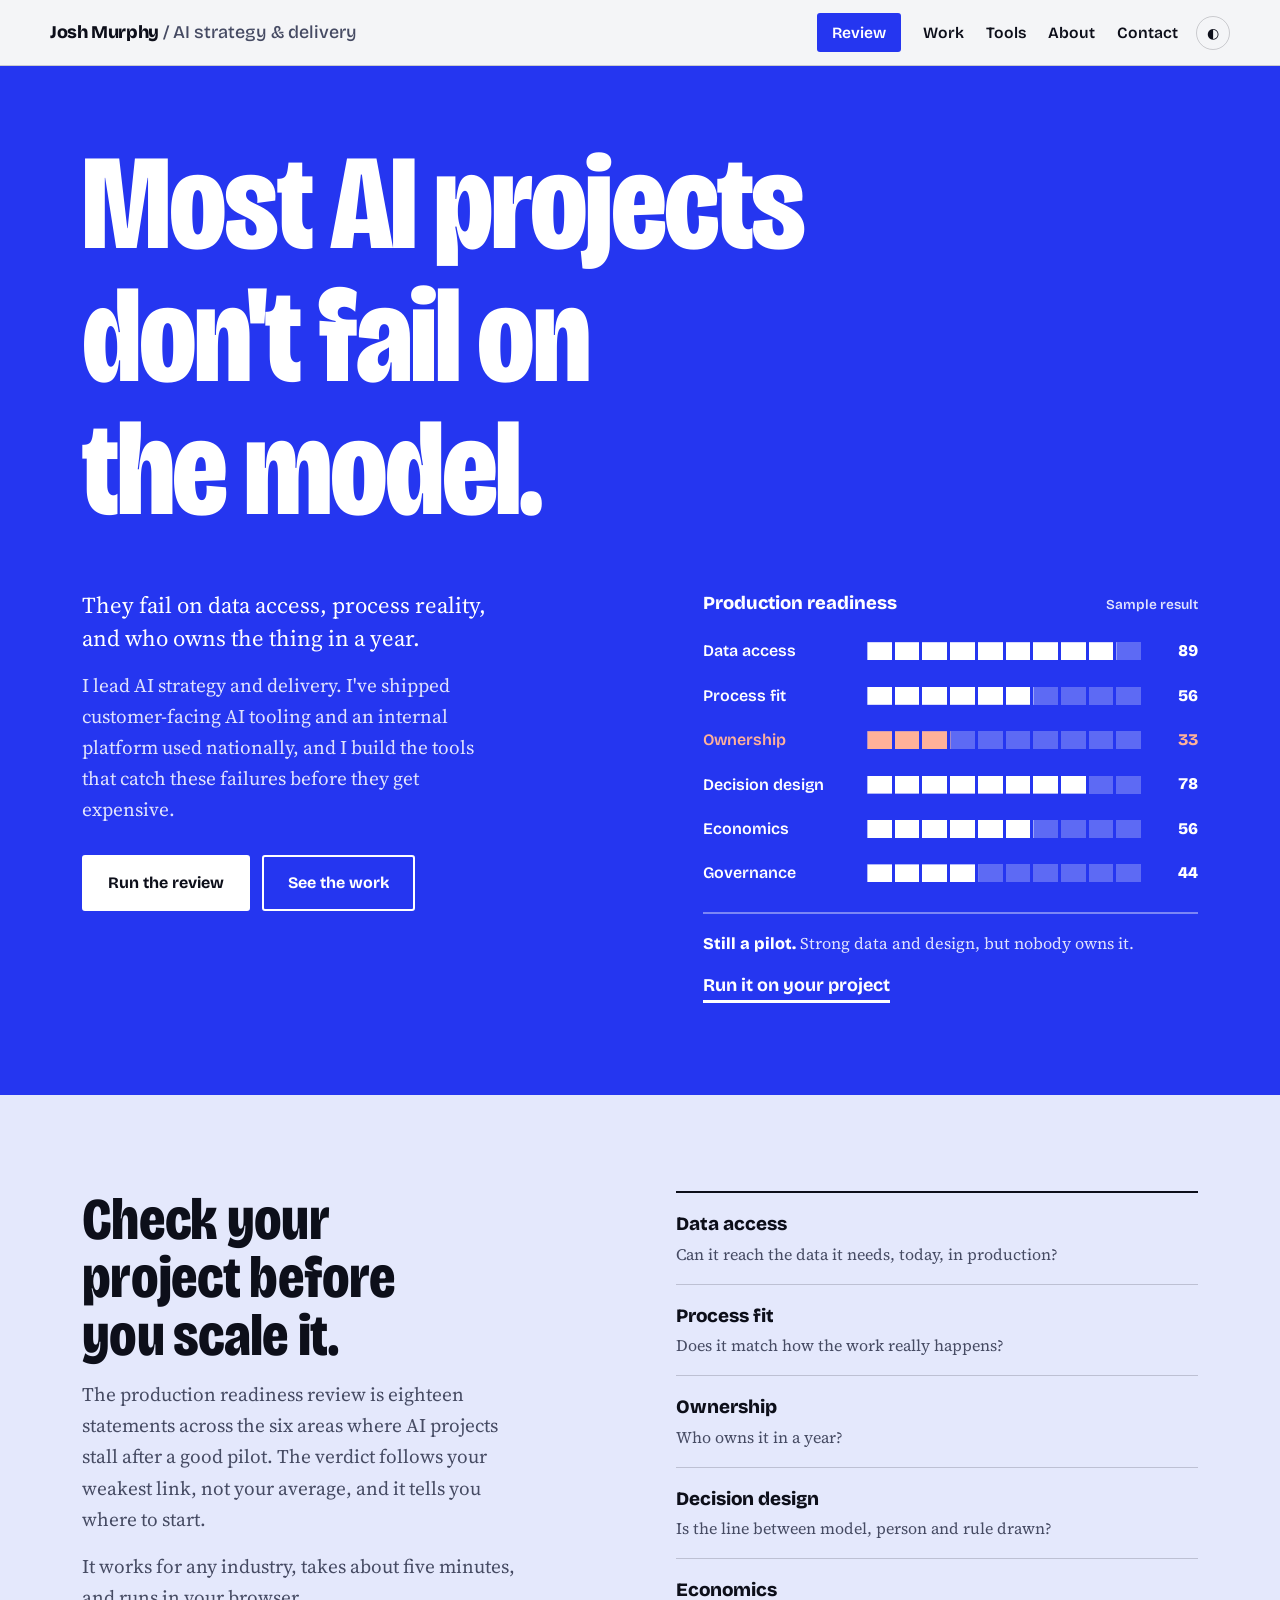
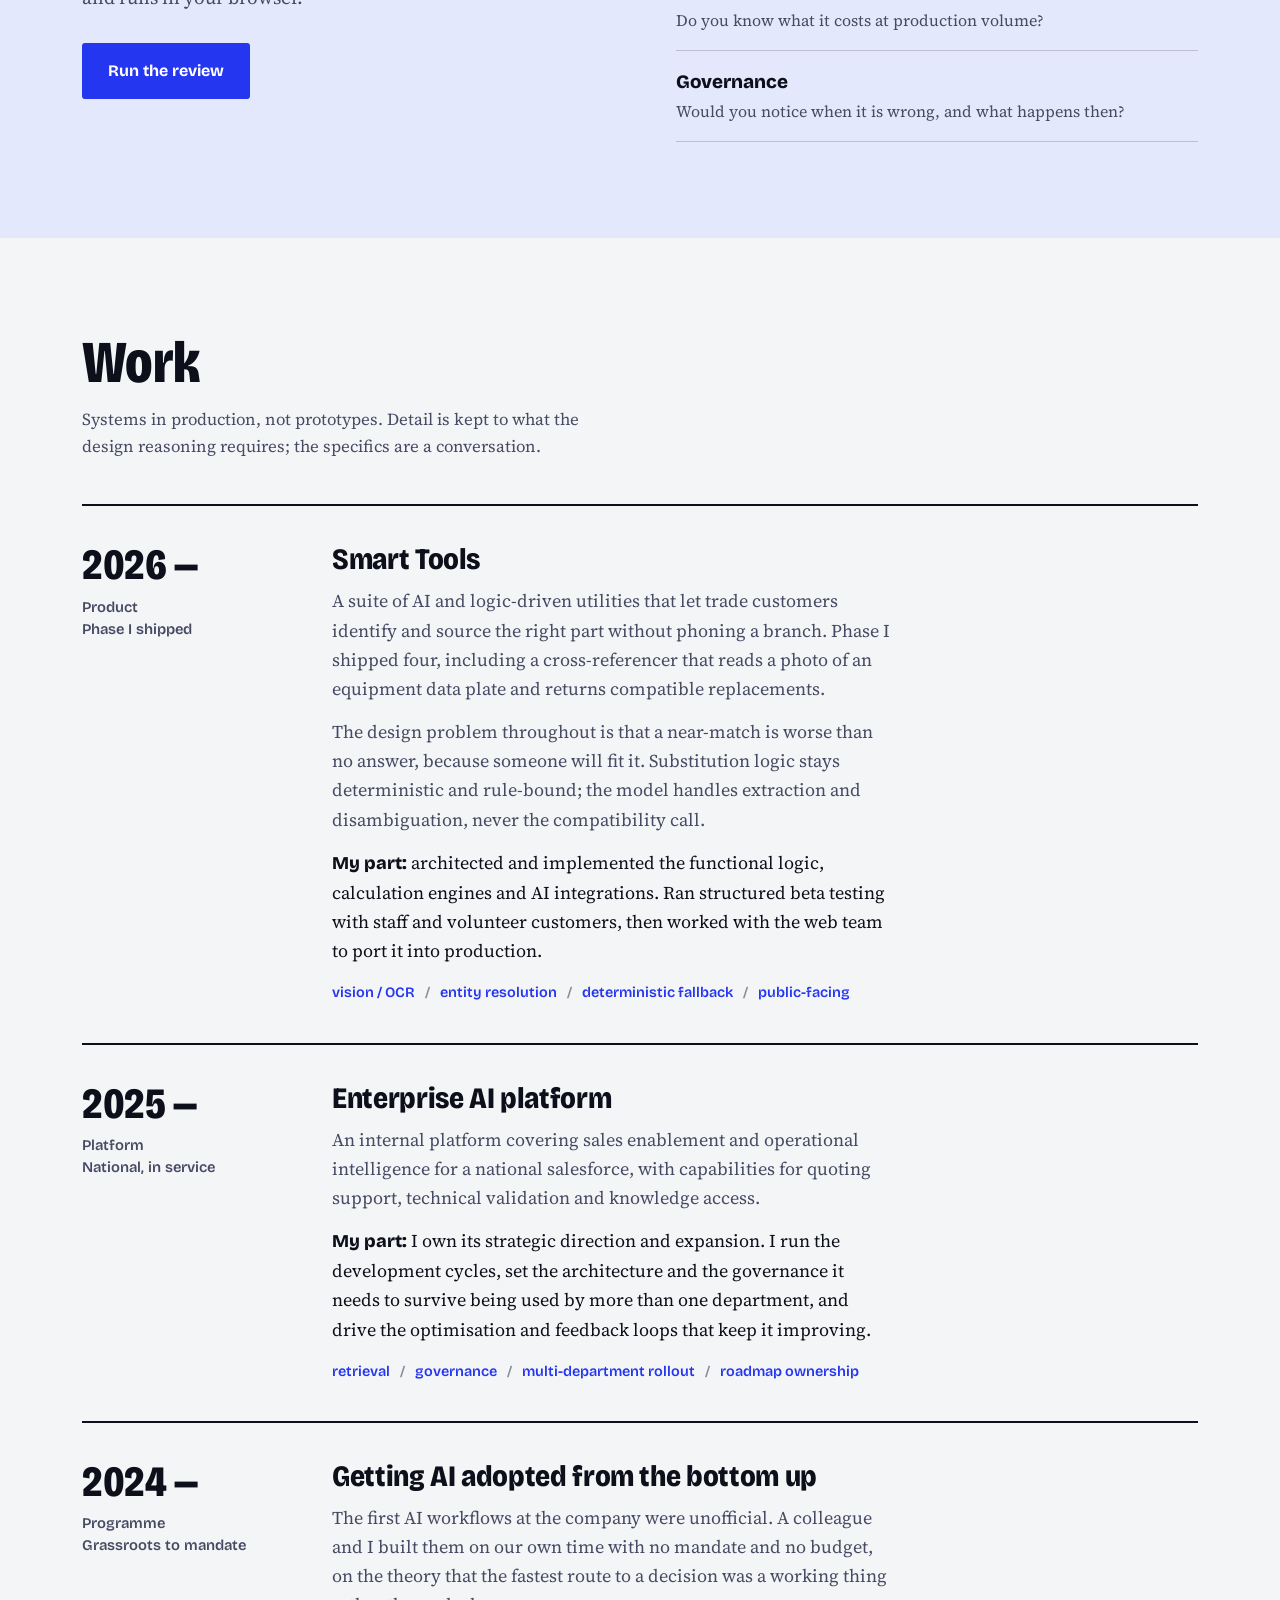
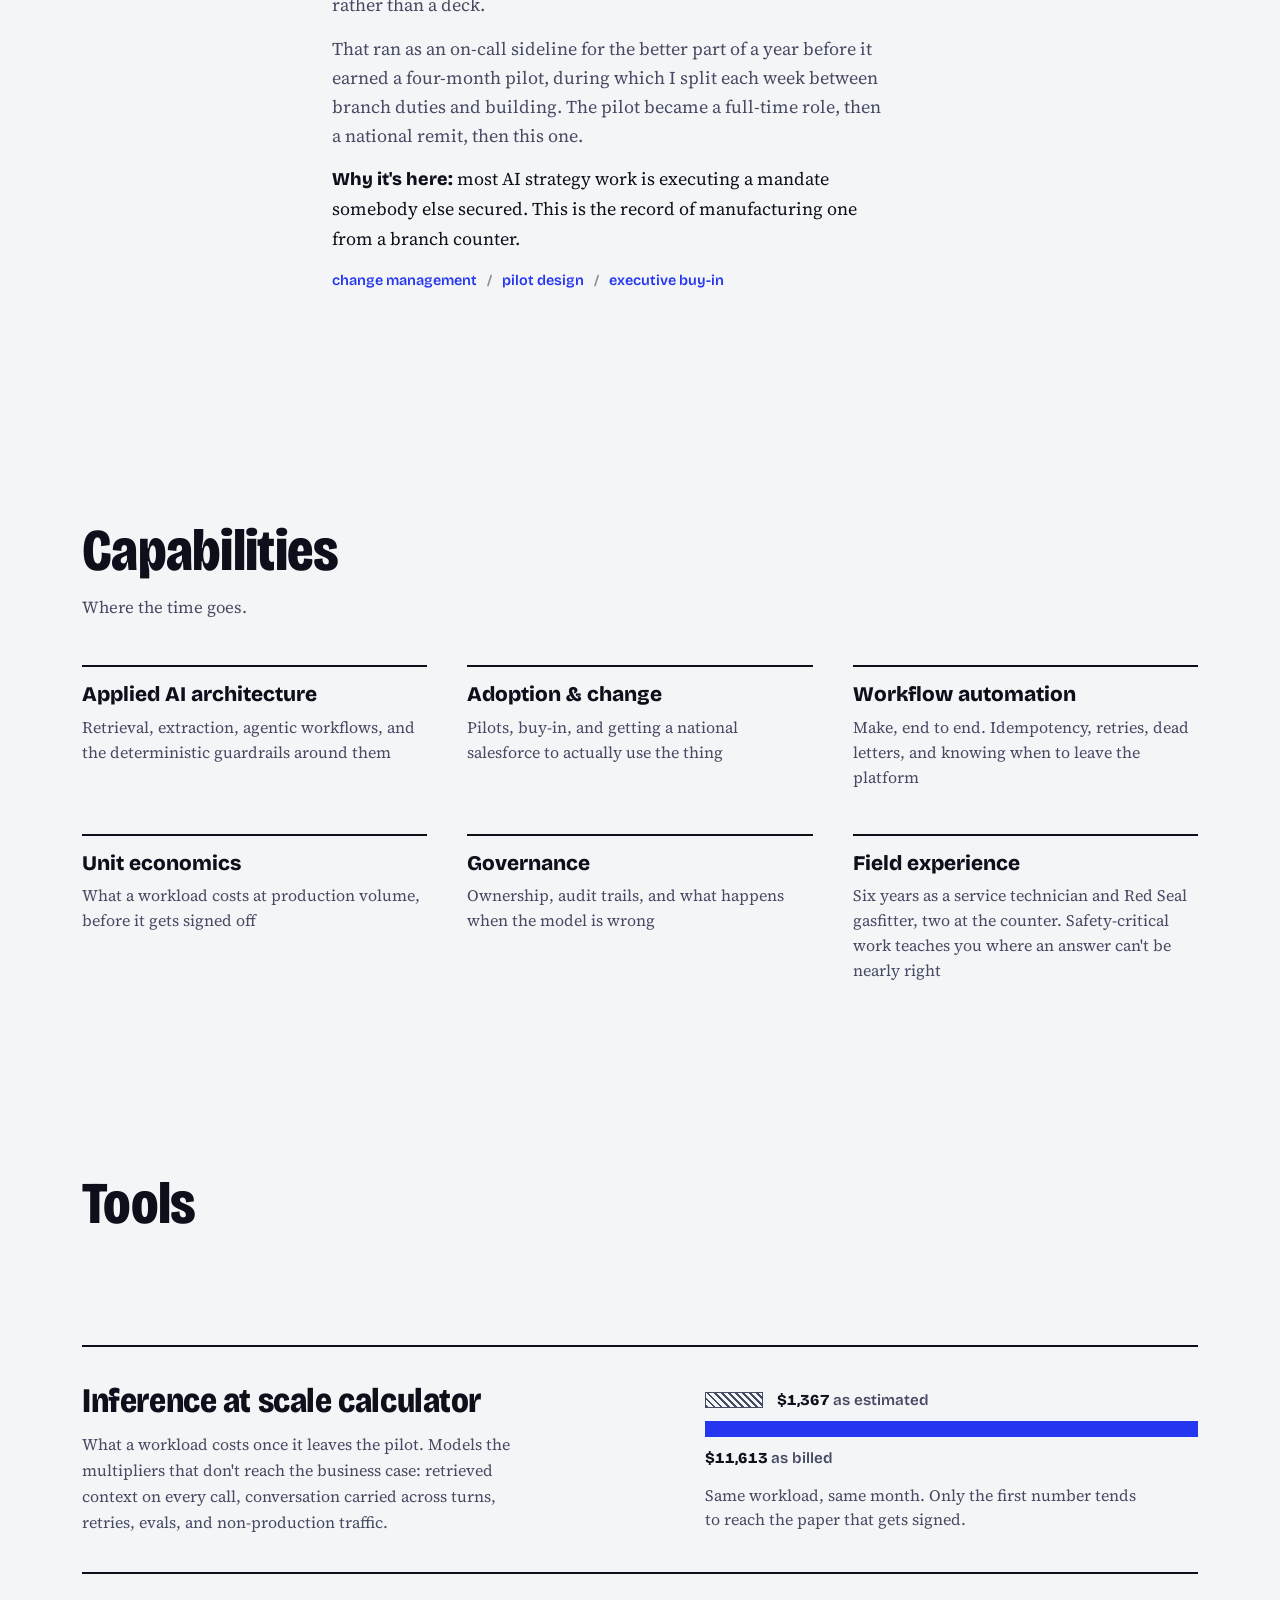
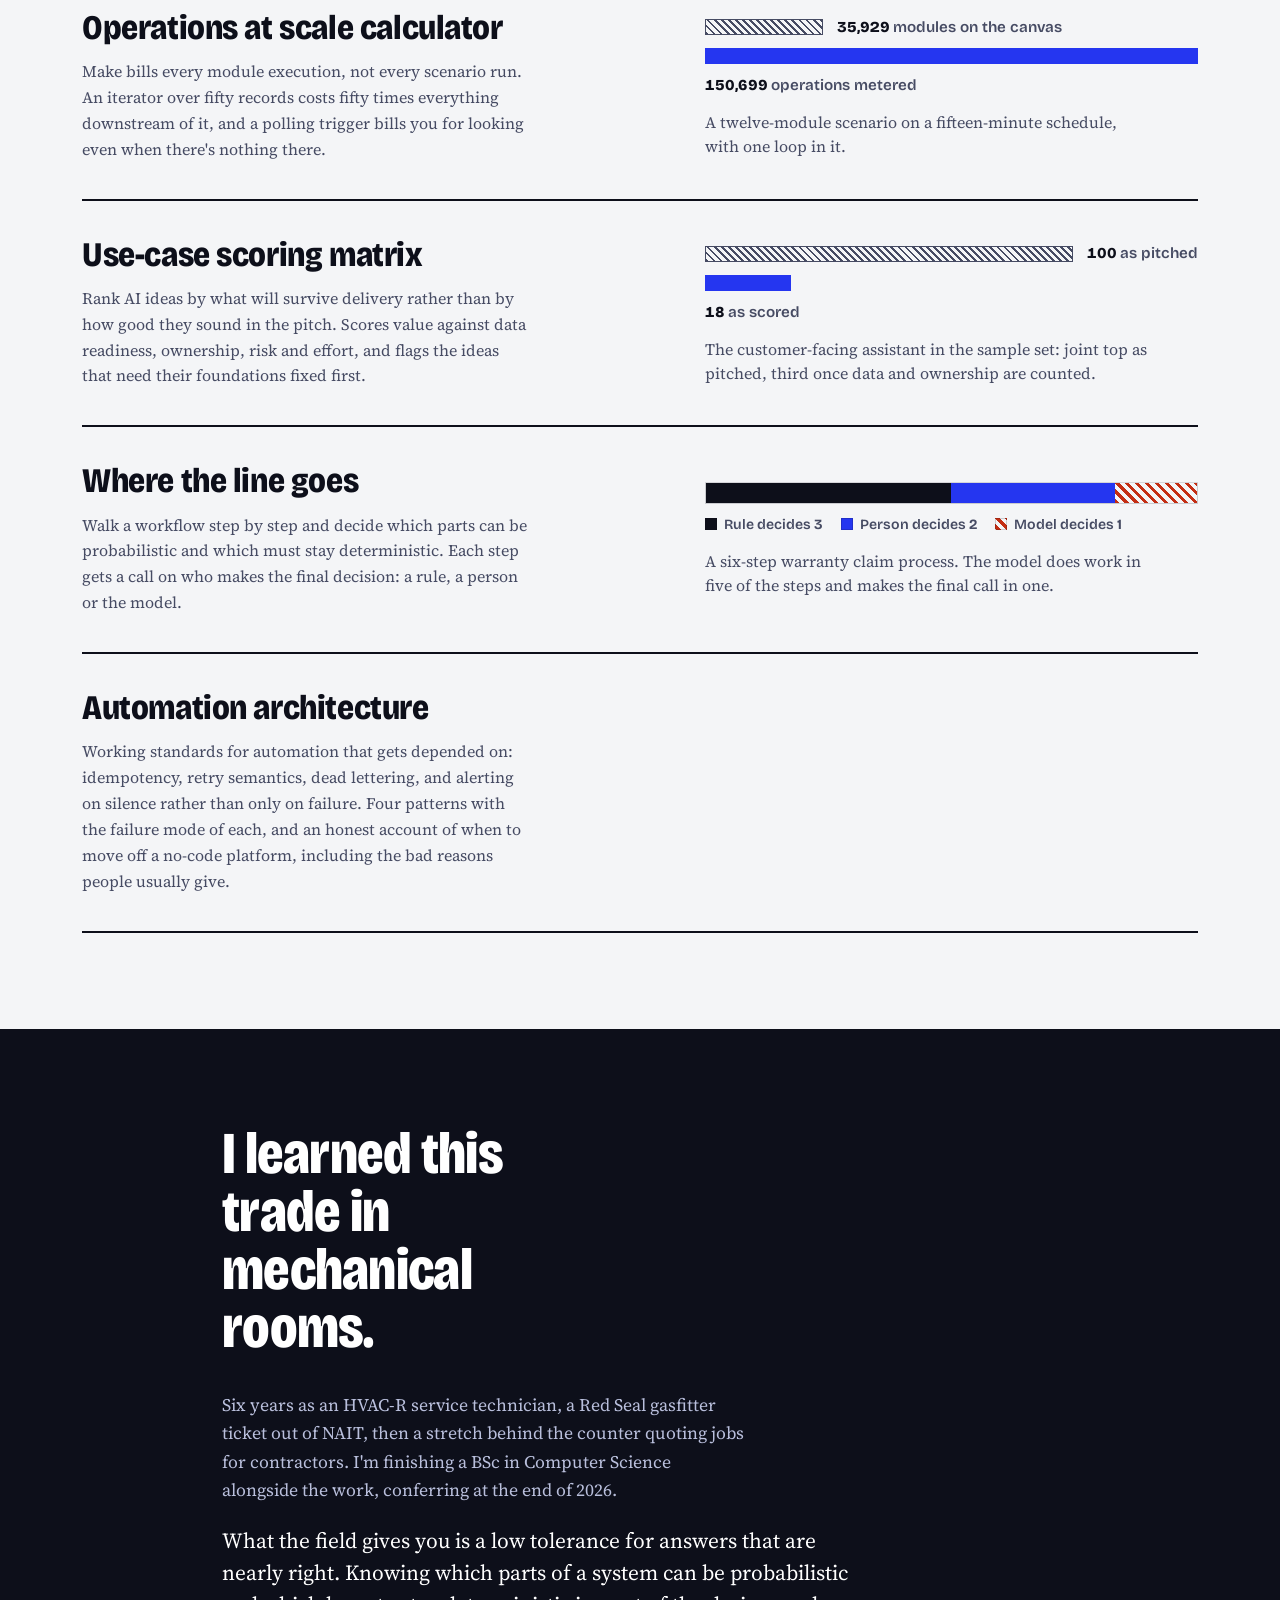
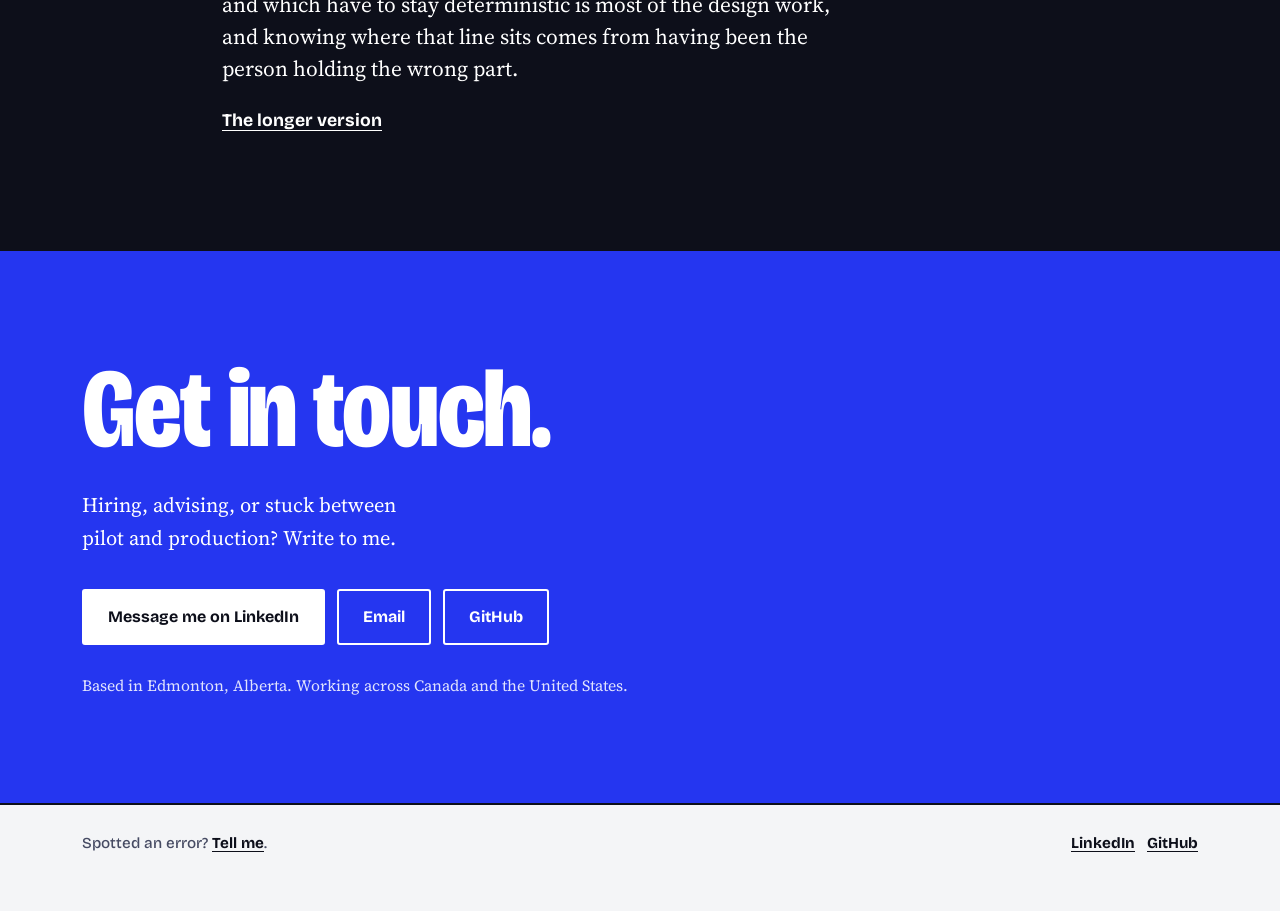
==== commit 37df249e: "New design: cobalt, condensed type, no cards" ====
--- a/index.html
+++ b/index.html
@@ -1,5 +1,5 @@
 <!DOCTYPE html>
-<html lang="en" data-theme="dark">
+<html lang="en" data-theme="light">
 <head>
 <meta charset="utf-8">
 <meta name="viewport" content="width=device-width, initial-scale=1">
@@ -7,10 +7,10 @@
 <meta name="description" content="AI strategy and delivery lead. I build the tools and run the reviews that get AI from pilot to production, in any industry.">
 <link rel="preconnect" href="https://fonts.googleapis.com">
 <link rel="preconnect" href="https://fonts.gstatic.com" crossorigin>
-<link href="https://fonts.googleapis.com/css2?family=Archivo:wght@400;500;600;700;800;900&family=IBM+Plex+Mono:wght@400;500;600&display=swap" rel="stylesheet">
+<link href="https://fonts.googleapis.com/css2?family=Bricolage+Grotesque:opsz,wdth,wght@12..96,75..100,400..800&family=Source+Serif+4:ital,opsz,wght@0,8..60,400..700;1,8..60,400..600&display=swap" rel="stylesheet">
 <link rel="stylesheet" href="/style.css">
 <link rel="icon" href="/favicon.svg" type="image/svg+xml">
-<meta name="theme-color" content="#0C1412">
+<meta name="theme-color" content="#F4F5F7">
 <link rel="canonical" href="https://jmobkey.github.io/">
 <meta property="og:type" content="website">
 <meta property="og:site_name" content="Josh Murphy">
@@ -22,7 +22,7 @@
 <meta property="og:image:height" content="630">
 <meta property="og:image:alt" content="Josh Murphy: most AI projects don't fail on the model.">
 <meta name="twitter:card" content="summary_large_image">
-<noscript><style>.rise{opacity:1}h1 .ln>span{transform:none}.gap-bar{width:var(--w)}.dial i{transform:scaleX(1)}.meter>i{clip-path:inset(0 calc(100% - var(--v,0%)) 0 0)}</style></noscript>
+<noscript><style>.rise{opacity:1}h1 .ln>span{transform:none}.gap-bar{width:var(--w)}.meter>i{clip-path:inset(0 calc(100% - var(--v,0%)) 0 0)}</style></noscript>
 <script type="application/ld+json">
 {"@context":"https://schema.org","@type":"Person","name":"Josh Murphy","url":"https://jmobkey.github.io/","jobTitle":"Lead, AI Strategy & Delivery","address":{"@type":"PostalAddress","addressLocality":"Edmonton","addressRegion":"AB","addressCountry":"CA"},"sameAs":["https://www.linkedin.com/in/josh-murphy-96575b184","https://github.com/jmobkey"]}
 </script>
@@ -49,16 +49,19 @@
 
 <main id="main">
 
-  <div class="hero">
-    <div class="wrap hero-grid">
-      <div>
-        <h1>
+  <div class="hero on-brand">
+    <div class="wrap">
+      <h1>
           <span class="ln"><span style="--d:.15s">Most AI projects</span></span>
           <span class="ln"><span style="--d:.27s">don't fail on</span></span>
           <span class="ln"><span style="--d:.39s">the model.</span></span>
         </h1>
+    </div>
+    <div class="wrap hero-grid">
+      <div>
+        
         <p class="lede first rise" style="--d:.6s">They fail on data access, process reality, and who owns the thing in a year.</p>
-        <p class="lede rise" style="--d:.72s">I lead AI strategy and delivery. I've shipped customer-facing AI tooling and an internal platform used nationally, and I build the tools that catch these failures before they get expensive. Before that, I was a gasfitter.</p>
+        <p class="lede rise" style="--d:.72s">I lead AI strategy and delivery. I've shipped customer-facing AI tooling and an internal platform used nationally, and I build the tools that catch these failures before they get expensive.</p>
         <div class="cta-row rise" style="--d:.84s">
           <a class="btn solid" href="/review/"><span>Run the review</span></a>
           <a class="btn" href="#work"><span>See the work</span></a>
@@ -148,12 +151,12 @@
       <h2 class="rise">Capabilities</h2>
       <p class="h2note rise" style="--d:.1s">Where the time goes.</p>
       <div class="gauges">
-        <div class="gauge rise"><b>Applied AI architecture</b><span>Retrieval, extraction, agentic workflows, and the deterministic guardrails around them</span><div class="dial"><i style="--gd:.1s"></i></div></div>
-        <div class="gauge rise" style="--d:.06s"><b>Adoption &amp; change</b><span>Pilots, buy-in, and getting a national salesforce to actually use the thing</span><div class="dial"><i style="--gd:.2s"></i></div></div>
-        <div class="gauge rise" style="--d:.12s"><b>Workflow automation</b><span>Make, end to end. Idempotency, retries, dead letters, and knowing when to leave the platform</span><div class="dial"><i style="--gd:.3s"></i></div></div>
-        <div class="gauge rise" style="--d:.18s"><b>Unit economics</b><span>What a workload costs at production volume, before it gets signed off</span><div class="dial"><i style="--gd:.4s"></i></div></div>
-        <div class="gauge rise" style="--d:.24s"><b>Governance</b><span>Ownership, audit trails, and what happens when the model is wrong</span><div class="dial"><i style="--gd:.5s"></i></div></div>
-        <div class="gauge rise" style="--d:.3s"><b>Field experience</b><span>Six years as a service technician and Red Seal gasfitter, two at the counter. Safety-critical work teaches you where an answer can't be nearly right</span><div class="dial"><i style="--gd:.6s"></i></div></div>
+        <div class="gauge rise"><b>Applied AI architecture</b><span>Retrieval, extraction, agentic workflows, and the deterministic guardrails around them</span></div>
+        <div class="gauge rise" style="--d:.06s"><b>Adoption &amp; change</b><span>Pilots, buy-in, and getting a national salesforce to actually use the thing</span></div>
+        <div class="gauge rise" style="--d:.12s"><b>Workflow automation</b><span>Make, end to end. Idempotency, retries, dead letters, and knowing when to leave the platform</span></div>
+        <div class="gauge rise" style="--d:.18s"><b>Unit economics</b><span>What a workload costs at production volume, before it gets signed off</span></div>
+        <div class="gauge rise" style="--d:.24s"><b>Governance</b><span>Ownership, audit trails, and what happens when the model is wrong</span></div>
+        <div class="gauge rise" style="--d:.3s"><b>Field experience</b><span>Six years as a service technician and Red Seal gasfitter, two at the counter. Safety-critical work teaches you where an answer can't be nearly right</span></div>
       </div>
     </div>
   </section>
@@ -223,7 +226,6 @@
         </a>
       </div>
 
-      <p class="soon rise">A gas code evaluation set and a field-conditions reference architecture are in progress.</p>
     </div>
   </section>
 
@@ -236,16 +238,16 @@
     </div>
   </section>
 
-  <section id="contact">
-    <div class="wrap narrow">
-      <h2 class="rise">Talk to me.</h2>
-      <p class="h2note rise" style="--d:.1s">About AI strategy, architecture, or getting something from pilot to production: roles, advisory work, or a good argument. Email is quickest.</p>
+  <section id="contact" class="contact on-brand">
+    <div class="wrap">
+      <h2 class="rise">Get in touch.</h2>
+      <p class="h2note rise" style="--d:.1s">Hiring, advising, or stuck between pilot and production? Write to me.</p>
       <div class="cta-row rise" style="--d:.15s">
-        <a class="btn solid" href="mailto:josh_p_murphy@hotmail.ca"><span>Email me</span></a>
-        <a class="btn" href="https://www.linkedin.com/in/josh-murphy-96575b184"><span>LinkedIn</span></a>
+        <a class="btn solid" href="https://www.linkedin.com/in/josh-murphy-96575b184"><span>Message me on LinkedIn</span></a>
+        <a class="btn" href="mailto:josh_p_murphy@hotmail.ca"><span>Email</span></a>
         <a class="btn" href="https://github.com/jmobkey"><span>GitHub</span></a>
       </div>
-      <p class="soon rise" style="--d:.2s">Based in Edmonton, Alberta, working across Canada and the United States.</p>
+      <p class="soon rise" style="--d:.2s">Based in Edmonton, Alberta. Working across Canada and the United States.</p>
     </div>
   </section>
 
@@ -253,8 +255,8 @@
 
 <footer>
   <div class="wrap foot-row">
-    <div>Corrections and arguments welcome. <a href="mailto:josh_p_murphy@hotmail.ca">Email me</a>.</div>
-    <div><a href="https://www.linkedin.com/in/josh-murphy-96575b184">LinkedIn</a> &nbsp;·&nbsp; <a href="https://github.com/jmobkey">GitHub</a></div>
+    <div>Spotted an error? <a href="mailto:josh_p_murphy@hotmail.ca">Tell me</a>.</div>
+    <div><a href="https://www.linkedin.com/in/josh-murphy-96575b184">LinkedIn</a> &nbsp;  <a href="https://github.com/jmobkey">GitHub</a></div>
   </div>
 </footer>
 
--- a/style.css
+++ b/style.css
@@ -1,436 +1,372 @@
 /* ============================================
    Josh Murphy — shared styles
+   Identity: one cobalt field, condensed grotesque headlines,
+   a serif for reading, square edges, no cards.
    ============================================ */
 @view-transition { navigation: auto; }
 
+html[data-theme="light"]{
+  --bg:#F4F5F7; --bg2:#E4E8FC; --surface:#FFFFFF; --line:rgba(13,15,26,.18);
+  --tx:#0D0F1A; --tx2:#464B63;
+  --brand:#2536F0; --brandTx:#2536F0; --flag:#C42E14; --flare:#FFB199;
+  --ink:#0D0F1A; --field:#FFFFFF;
+}
 html[data-theme="dark"]{
-  --bg:#0C1412; --bg2:#111C19; --surface:#16211E; --line:rgba(221,228,224,.14);
-  --tx:#DDE4E0; --tx2:#8C9A95; --gas:#EFBE1C; --oxide:#C46238;
-  --grid:rgba(221,228,224,.032);
-  --plate1:#384742; --plate2:#1B2623; --plateTx:#D3DBD6; --plateLine:rgba(211,219,214,.22);
-  --field:#0E1715; --btnTx:#0C1412;
-}
-html[data-theme="light"]{
-  --bg:#D5DAD3; --bg2:#EDEFE9; --surface:#EDEFE9; --line:rgba(19,30,28,.2);
-  --tx:#131E1C; --tx2:#4C5A55; --gas:#D9A400; --oxide:#9A4526;
-  --grid:rgba(19,30,28,.03);
-  --plate1:#D2D8CF; --plate2:#B3BBB1; --plateTx:#20302C; --plateLine:rgba(19,30,28,.4);
-  --field:#FFFFFF; --btnTx:#131E1C;
-}
-:root{--ease:cubic-bezier(.2,.7,.2,1)}
+  --bg:#0B0D1A; --bg2:#12162B; --surface:#161B35; --line:rgba(236,238,250,.2);
+  --tx:#ECEEFA; --tx2:#A3A9C9;
+  --brand:#2F40FF; --brandTx:#98A3FF; --flag:#FF8F72; --flare:#FFB199;
+  --ink:#05060D; --field:#0E1124;
+}
+/* legacy names, kept so older markup still resolves */
+html{--gas:var(--brand);--gasTx:var(--brandTx);--oxide:var(--flag)}
+:root{
+  --ease:cubic-bezier(.2,.7,.2,1);
+  --ui:'Bricolage Grotesque',system-ui,sans-serif;
+  --read:'Source Serif 4',Georgia,serif;
+  --seg:repeating-linear-gradient(90deg,#000 0 calc(10% - 3px),transparent calc(10% - 3px) 10%);
+}
+/* a block that sits on the brand colour redefines the tokens it uses */
+.on-brand{
+  --bg:var(--brand); --tx:#fff; --tx2:rgba(255,255,255,.86); --line:rgba(255,255,255,.4);
+  --solidbg:#fff; --solidtx:#0D0F1A; --track:rgba(255,255,255,.26); --fill:#fff; --weak:var(--flare);
+  --brandTx:#fff; --focus:#fff;
+  background:var(--brand);color:#fff;
+}
 
 *{box-sizing:border-box}
+[hidden]{display:none!important}
 html{-webkit-text-size-adjust:100%;scroll-behavior:smooth}
 body{
   margin:0;background:var(--bg);color:var(--tx);
-  font-family:'Archivo',system-ui,sans-serif;font-size:17px;line-height:1.6;
-  background-image:linear-gradient(var(--grid) 1px,transparent 1px),linear-gradient(90deg,var(--grid) 1px,transparent 1px);
-  background-size:28px 28px;
-  transition:background-color .5s var(--ease),color .5s var(--ease);
+  font-family:var(--read);font-size:18px;line-height:1.62;
+  transition:background-color .4s var(--ease),color .4s var(--ease);
   overflow-x:hidden;
 }
-body::after{
-  content:"";position:fixed;inset:0;z-index:9999;pointer-events:none;opacity:.2;mix-blend-mode:overlay;
-  background-image:url("data:image/svg+xml,%3Csvg xmlns='http://www.w3.org/2000/svg' width='160' height='160'%3E%3Cfilter id='n'%3E%3CfeTurbulence type='fractalNoise' baseFrequency='.85' numOctaves='3'/%3E%3C/filter%3E%3Crect width='160' height='160' filter='url(%23n)' opacity='.35'/%3E%3C/svg%3E");
-}
-.wrap{max-width:1140px;margin:0 auto;padding:0 30px}
-.wrap.narrow{max-width:860px}
+.wrap{max-width:1180px;margin:0 auto;padding:0 32px}
+.wrap.narrow{max-width:900px}
 a{color:inherit}
-:focus-visible{outline:2px solid var(--gas);outline-offset:3px}
-
-#prog{position:fixed;top:0;left:0;height:2px;background:var(--gas);z-index:200;width:0;box-shadow:0 0 12px var(--gas)}
-
-.rise{opacity:0;transform:translateY(22px);transition:opacity .8s var(--ease),transform .8s var(--ease);transition-delay:var(--d,0ms)}
-.rise.in{opacity:1;transform:none}
+:focus-visible{outline:3px solid var(--focus,var(--brandTx));outline-offset:3px}
+.skip{position:absolute;left:-9999px;top:8px;background:var(--brand);color:#fff;padding:9px 16px;font-family:var(--ui);font-weight:700;z-index:300;text-decoration:none}
+.skip:focus{left:12px}
+.sr{position:absolute;width:1px;height:1px;overflow:hidden;clip:rect(0 0 0 0);white-space:nowrap}
+.hidden{display:none}
+
+#prog{position:fixed;top:0;left:0;height:3px;background:var(--brand);z-index:200;width:0}
+.rise{opacity:0;transition:opacity .9s var(--ease);transition-delay:var(--d,0ms)}
+.rise.in{opacity:1}
 
 /* ---------- header ---------- */
-header{position:sticky;top:0;z-index:100;border-bottom:1px solid var(--line);background:color-mix(in srgb,var(--bg) 82%,transparent);backdrop-filter:blur(12px)}
-.bar{display:flex;align-items:center;justify-content:space-between;gap:20px;padding:14px 0}
-.mark{font-weight:900;letter-spacing:-.035em;font-size:1rem;text-decoration:none;white-space:nowrap}
-.mark em{font-style:normal;font-weight:400;color:var(--tx2);letter-spacing:0}
-.right{display:flex;align-items:center;gap:20px}
-nav{display:flex;gap:20px;font-size:.92rem}
-nav a{text-decoration:none;position:relative;padding-bottom:3px;white-space:nowrap}
-nav a::after{content:"";position:absolute;left:0;right:0;bottom:0;height:2px;background:var(--gas);transform:scaleX(0);transform-origin:left;transition:transform .32s var(--ease)}
+header{position:sticky;top:0;z-index:100;background:var(--bg);border-bottom:1px solid var(--line)}
+.bar{display:flex;align-items:center;justify-content:space-between;gap:20px;padding:13px 0}
+.mark{font-family:var(--ui);font-weight:800;letter-spacing:-.02em;font-size:1.12rem;text-decoration:none;white-space:nowrap}
+.mark em{font-style:normal;font-weight:500;color:var(--tx2);letter-spacing:0}
+.right{display:flex;align-items:center;gap:18px}
+nav{display:flex;align-items:center;gap:22px;font-family:var(--ui);font-size:.98rem;font-weight:600}
+nav a{text-decoration:none;position:relative;padding:4px 0;white-space:nowrap}
+nav a::after{content:"";position:absolute;left:0;right:0;bottom:-1px;height:3px;background:var(--brand);transform:scaleX(0);transform-origin:left;transition:transform .3s var(--ease)}
 nav a:hover::after,nav a[aria-current]::after{transform:scaleX(1)}
-#theme{background:none;border:1px solid var(--line);color:var(--tx);width:34px;height:34px;border-radius:50%;cursor:pointer;display:grid;place-content:center;font-size:.9rem;flex:none;transition:border-color .3s,transform .4s var(--ease)}
-#theme:hover{border-color:var(--gas);transform:rotate(28deg)}
+nav a.cta{background:var(--brand);color:#fff;padding:7px 15px;border-radius:3px}
+nav a.cta::after{display:none}
+nav a.cta:hover{background:var(--tx);color:var(--bg)}
+#theme{background:none;border:1.5px solid var(--line);color:var(--tx);width:34px;height:34px;border-radius:50%;cursor:pointer;display:grid;place-content:center;font-size:.9rem;flex:none;transition:border-color .3s}
+#theme:hover{border-color:var(--brand)}
 
 /* ---------- type ---------- */
-h1{font-size:clamp(2.4rem,6vw,4.4rem);line-height:.98;letter-spacing:-.048em;font-weight:900;margin:0 0 26px;max-width:14ch}
-h1 .ln{display:block;overflow:hidden}
-h1 .ln>span{display:block;transform:translateY(105%);animation:up 1s var(--ease) forwards;animation-delay:var(--d)}
+h1,h2,h3{font-family:var(--ui)}
+h1{font-size:clamp(2.8rem,8.6vw,6.4rem);line-height:.92;letter-spacing:-.018em;font-weight:800;font-stretch:78%;margin:0 0 28px;max-width:16ch}
+h1 .ln{display:block;overflow:hidden;padding-bottom:.06em}
+h1 .ln>span{display:block;transform:translateY(105%);animation:up .9s var(--ease) forwards;animation-delay:var(--d)}
 @keyframes up{to{transform:none}}
-.lede{font-size:1.14rem;max-width:46ch;margin:0 0 16px;color:var(--tx2)}
-.lede.first{color:var(--tx);font-size:1.24rem;line-height:1.5}
-.eyebrow{font-family:'IBM Plex Mono',monospace;font-size:.7rem;letter-spacing:.14em;color:var(--gas);margin:0 0 10px}
-h2{font-size:clamp(1.55rem,3.2vw,2.1rem);letter-spacing:-.035em;font-weight:800;margin:0 0 8px}
-.h2note{margin:0 0 32px;color:var(--tx2);font-size:.97rem;max-width:60ch}
-section{border-top:1px solid var(--line);padding:66px 0}
-section.plain{border-top:0}
+h2{font-size:clamp(2.1rem,5.2vw,3.7rem);line-height:.98;letter-spacing:-.012em;font-weight:800;font-stretch:80%;margin:0 0 14px}
+.lede{font-size:1.2rem;max-width:44ch;margin:0 0 16px;color:var(--tx2)}
+.lede.first{color:var(--tx);font-size:1.42rem;line-height:1.42}
+.eyebrow{font-family:var(--ui);font-size:.9rem;font-weight:700;color:var(--brandTx);margin:0 0 12px}
+.h2note{margin:0 0 44px;color:var(--tx2);font-size:1.05rem;max-width:56ch}
+section{padding:96px 0}
+section.plain{padding:72px 0 40px}
+main.wrap section.plain{padding-top:64px}
 
 /* ---------- buttons ---------- */
-.btn{display:inline-block;text-decoration:none;padding:11px 22px;font-size:.94rem;font-weight:600;border:1px solid var(--line);position:relative;overflow:hidden;transition:color .35s var(--ease),border-color .35s;font-family:'Archivo',sans-serif;cursor:pointer;background:none;color:var(--tx)}
-.btn span{position:relative;z-index:2}
-.btn::before{content:"";position:absolute;inset:0;background:var(--gas);transform:translateY(101%);transition:transform .4s var(--ease);z-index:1}
-.btn:hover::before{transform:none}
-.btn:hover{color:var(--btnTx);border-color:var(--gas)}
-.btn.solid{background:var(--gas);color:#0C1412;border-color:var(--gas)}
-.btn.solid::before{background:var(--tx)}
-.btn.solid:hover{color:var(--bg)}
-
-/* ---------- rating plate ---------- */
-.plate-mount{perspective:1100px}
-.plate{
-  position:relative;padding:15px;border-radius:3px;color:var(--plateTx);overflow:hidden;
-  background-image:
-    repeating-linear-gradient(94deg,rgba(255,255,255,.07) 0 1px,transparent 1px 3px),
-    linear-gradient(158deg,var(--plate1) 0%,var(--plate2) 46%,var(--plate1) 78%,var(--plate2) 100%);
-  border:1px solid var(--plateLine);
-  box-shadow:inset 0 1px 0 rgba(255,255,255,.16),0 24px 44px -22px rgba(0,0,0,.75),0 2px 4px rgba(0,0,0,.3);
-  font-family:'IBM Plex Mono',monospace;transform-style:preserve-3d;
-  transition:transform .55s var(--ease);will-change:transform;
-}
-.plate::before{content:"";position:absolute;inset:0;pointer-events:none;z-index:3;
-  background:radial-gradient(380px circle at var(--mx,28%) var(--my,12%),rgba(255,255,255,.2),transparent 60%)}
-.plate::after{content:"";position:absolute;top:0;bottom:0;width:34%;z-index:4;pointer-events:none;
-  background:linear-gradient(100deg,transparent,rgba(255,255,255,.28),transparent);
-  left:-40%;animation:sweep 1.7s var(--ease) .7s 1}
-@keyframes sweep{to{left:114%}}
-.screw{position:absolute;width:10px;height:10px;border-radius:50%;z-index:5;
-  background:radial-gradient(circle at 34% 30%,#A8B2AD,#4A5450 62%,#2A322F);box-shadow:0 1px 1px rgba(255,255,255,.14)}
-.screw::after{content:"";position:absolute;left:2px;right:2px;top:4.5px;height:1px;background:rgba(0,0,0,.6);transform:rotate(34deg)}
-.screw.tl{top:8px;left:8px}.screw.tr{top:8px;right:8px}.screw.bl{bottom:8px;left:8px}.screw.br{bottom:8px;right:8px}
-.plate-inner{border:1.5px solid var(--plateLine);padding:13px 14px;position:relative;z-index:2}
-.plate-top{display:flex;justify-content:space-between;gap:12px;padding-bottom:9px;margin-bottom:11px;border-bottom:1.5px solid var(--plateLine)}
-.plate-title{font-size:.65rem;font-weight:600;letter-spacing:.1em;line-height:1.5}
-.plate-title span{display:block;font-weight:400;opacity:.6}
-.plate-badge{border:1.5px solid var(--plateLine);border-radius:50%;width:42px;height:42px;flex:none;display:grid;place-content:center;text-align:center;font-size:.5rem;font-weight:600;line-height:1.25}
-.plate table{width:100%;border-collapse:collapse;font-size:.71rem}
-.plate td{border:1px solid var(--plateLine);padding:5px 7px;vertical-align:top}
-.plate td.k{width:34%;opacity:.6;white-space:nowrap}
-.plate td.v{font-weight:600;font-size:.75rem}
-.plate td.v small{display:block;font-weight:400;font-size:.65rem;opacity:.56}
-.plate-warn{margin-top:11px;padding:6px 8px;background:var(--gas);color:#0C1412;font-size:.59rem;font-weight:600;letter-spacing:.04em;line-height:1.5}
-.plate-ser{display:flex;justify-content:space-between;margin-top:9px;font-size:.57rem;opacity:.5;letter-spacing:.05em}
-
-/* ---------- records / jobs ---------- */
-.job{display:grid;grid-template-columns:130px 1fr;gap:30px;padding:28px 0;border-top:1px solid var(--line);transition:background .4s}
-.job:last-of-type{border-bottom:1px solid var(--line)}
-.job:hover{background:var(--bg2)}
-.job-meta{font-family:'IBM Plex Mono',monospace;font-size:.71rem;line-height:1.7;color:var(--tx2);padding-top:5px}
-.job-meta b{display:block;color:var(--gas);font-weight:600;font-size:.78rem}
-.job h3{margin:0 0 9px;font-size:1.3rem;letter-spacing:-.03em;font-weight:800;line-height:1.2}
-.job .org{font-family:'IBM Plex Mono',monospace;font-size:.71rem;color:var(--tx2);display:block;margin-bottom:9px}
-.job p{margin:0 0 12px;font-size:.98rem;max-width:64ch;color:var(--tx2)}
+.cta-row{display:flex;gap:12px;margin-top:30px;flex-wrap:wrap}
+.btn{display:inline-block;text-decoration:none;padding:13px 24px;font-size:1rem;font-weight:700;font-family:var(--ui);border:2px solid var(--tx);border-radius:3px;background:none;color:var(--tx);cursor:pointer;transition:background .25s,color .25s,border-color .25s}
+.btn span{position:relative}
+.btn:hover{background:var(--tx);color:var(--bg)}
+.btn.solid{background:var(--solidbg,var(--brand));color:var(--solidtx,#fff);border-color:var(--solidbg,var(--brand))}
+.btn.solid:hover{background:var(--tx);color:var(--bg);border-color:var(--tx)}
+.on-brand .btn.solid:hover{background:#0D0F1A;color:#fff;border-color:#0D0F1A}
+.btn:disabled{opacity:.45;cursor:not-allowed}
+
+/* ---------- home hero ---------- */
+.hero{padding:76px 0 92px}
+.hero-grid{display:grid;grid-template-columns:minmax(0,1fr) minmax(0,.9fr);gap:72px;align-items:start}
+.hero h1{font-size:clamp(3.2rem,10.6vw,9.2rem);max-width:none;margin-bottom:48px}
+.hero .lede{color:var(--tx2);max-width:40ch}
+.hero .lede.first{color:#fff}
+@media (max-width:980px){.hero-grid{grid-template-columns:1fr;gap:56px}.hero{padding:48px 0 64px}}
+
+/* ---------- segmented meter (the one memorable element) ---------- */
+.meter{position:relative;height:18px}
+.meter::before,.meter>i{content:"";position:absolute;inset:0;-webkit-mask:var(--seg);mask:var(--seg)}
+.meter::before{background:var(--track,var(--line))}
+.meter>i{background:var(--fill,var(--tx));clip-path:inset(0 100% 0 0);transition:clip-path 1.1s steps(10,end) var(--dl,0s)}
+.in .meter>i{clip-path:inset(0 calc(100% - var(--v,0%)) 0 0)}
+.rv-row.weak .meter>i{background:var(--weak,var(--flag))}
+.rv-head{display:flex;justify-content:space-between;align-items:baseline;gap:12px;margin-bottom:10px;font-family:var(--ui)}
+.rv-head b{font-weight:800;font-size:1.15rem}
+.rv-head span{font-size:.85rem;font-weight:600;color:var(--tx2)}
+.rv-row{display:grid;grid-template-columns:148px minmax(0,1fr) 38px;gap:16px;align-items:center;padding:9px 0;font-family:var(--ui)}
+.rv-label{font-size:1rem;font-weight:600}
+.rv-val{font-size:1.02rem;font-weight:800;text-align:right;font-variant-numeric:tabular-nums}
+.rv-row.weak .rv-label,.rv-row.weak .rv-val{color:var(--weak,var(--flag))}
+@media (max-width:420px){.rv-row{grid-template-columns:106px minmax(0,1fr) 32px;gap:10px}.rv-label{font-size:.9rem}}
+
+.rvpanel{display:block;text-decoration:none;color:inherit}
+.rvfoot{margin:16px 0 0;padding-top:16px;border-top:2px solid var(--line);color:var(--tx2);font-size:1.02rem}
+.rvfoot b{color:var(--tx);font-family:var(--ui);font-weight:800}
+.rvlink{display:inline-block;margin-top:14px;font-family:var(--ui);font-weight:700;border-bottom:3px solid currentColor}
+.rvpanel:hover .rvlink{border-bottom-color:var(--flare)}
+
+/* ---------- feature band ---------- */
+.band{background:var(--bg2)}
+.review-band{display:grid;grid-template-columns:minmax(0,1fr) minmax(0,1fr);gap:72px;align-items:start}
+.review-band h2{max-width:11ch}
+@media (max-width:860px){.review-band{grid-template-columns:1fr;gap:36px}}
+.areas ul{list-style:none;margin:0;padding:0;border-top:2px solid var(--tx)}
+.areas li{padding:16px 0;border-bottom:1px solid var(--line);display:grid;gap:2px}
+.areas li b{font-family:var(--ui);font-weight:800;font-size:1.18rem}
+.areas li span{color:var(--tx2);font-size:1rem}
+
+/* ---------- work ---------- */
+.job{display:grid;grid-template-columns:210px minmax(0,1fr);gap:40px;padding:38px 0;border-top:2px solid var(--tx)}
+.job-meta{font-family:var(--ui);font-size:.92rem;font-weight:600;line-height:1.5;color:var(--tx2)}
+.job-meta b{display:block;color:var(--tx);font-weight:800;font-stretch:80%;font-size:2.7rem;line-height:1;letter-spacing:-.01em;margin-bottom:8px}
+.job h3{margin:0 0 10px;font-size:1.85rem;letter-spacing:-.012em;font-weight:800;line-height:1.08;font-stretch:88%}
+.job .org{font-family:var(--ui);font-size:.95rem;font-weight:600;color:var(--tx2);display:block;margin-bottom:12px}
+.job p{margin:0 0 14px;max-width:62ch;color:var(--tx2)}
 .job p:last-child{margin-bottom:0}
-.job p.role b{color:var(--tx);font-weight:600}
-.job.now h3::after{content:"CURRENT";margin-left:10px;vertical-align:3px;font-family:'IBM Plex Mono',monospace;font-size:.55rem;letter-spacing:.09em;background:var(--gas);color:#0C1412;padding:2px 7px;font-weight:600}
-.tags{display:flex;flex-wrap:wrap;gap:7px;margin-top:14px}
-.tags span{font-family:'IBM Plex Mono',monospace;font-size:.67rem;border:1px solid var(--line);padding:3px 9px;color:var(--tx2);transition:border-color .3s,color .3s}
-.job:hover .tags span{border-color:var(--gas);color:var(--tx)}
-
-/* ---------- capability cards ---------- */
-.gauges{display:grid;grid-template-columns:repeat(auto-fit,minmax(215px,1fr));gap:16px}
-.gauge{border:1px solid var(--line);background:var(--surface);padding:20px;transition:border-color .35s}
-.gauge:hover{border-color:var(--gas)}
-.gauge b{display:block;font-size:1rem;font-weight:700;margin-bottom:5px}
-.gauge span{font-size:.88rem;color:var(--tx2);display:block;margin-bottom:16px;line-height:1.5}
-.dial{height:4px;background:var(--line);position:relative;overflow:hidden}
-.dial i{position:absolute;inset:0;background:var(--gas);transform:scaleX(0);transform-origin:left;transition:transform 1.1s var(--ease);transition-delay:var(--gd,0ms)}
-.in .dial i{transform:scaleX(1)}
-
-/* ---------- cards / tools ---------- */
-.tool{display:block;text-decoration:none;background:var(--surface);border:1px solid var(--line);position:relative;overflow:hidden;transition:transform .45s var(--ease),border-color .45s}
-.tool::before{content:"";position:absolute;left:0;top:0;bottom:0;width:3px;background:var(--gas);transition:width .38s var(--ease)}
-.tool:hover{transform:translateY(-4px);border-color:var(--gas)}
-.tool:hover::before{width:8px}
-.tool + .tool{margin-top:16px}
-.tool-body{padding:26px 28px 22px 34px}
-.tool h3{margin:0 0 10px;font-size:1.34rem;letter-spacing:-.03em;font-weight:800}
-.tool p{margin:0;color:var(--tx2);max-width:62ch;font-size:.97rem}
-.gap{padding:0 28px 26px 34px}
+.job p.role{color:var(--tx)}
+.job p.role b{font-family:var(--ui);font-weight:800}
+.job.now h3::after{content:"Current";margin-left:12px;vertical-align:5px;font-family:var(--ui);font-size:.72rem;font-weight:700;background:var(--brand);color:#fff;padding:3px 9px;border-radius:2px;letter-spacing:.02em}
+.tags{display:flex;flex-wrap:wrap;margin-top:16px;font-family:var(--ui);font-size:.9rem;font-weight:600;color:var(--brandTx)}
+.tags span+span::before{content:"/";margin:0 .7em;color:var(--tx2);opacity:.6}
+
+/* ---------- capabilities ---------- */
+.gauges{display:grid;grid-template-columns:repeat(3,minmax(0,1fr));gap:44px 40px}
+.gauge{border-top:2px solid var(--tx);padding-top:16px}
+.gauge b{display:block;font-family:var(--ui);font-size:1.3rem;font-weight:800;line-height:1.15;margin-bottom:8px}
+.gauge span{font-size:1rem;color:var(--tx2);display:block;line-height:1.55}
+.dial{display:none}
+@media (max-width:900px){.gauges{grid-template-columns:repeat(2,minmax(0,1fr))}}
+@media (max-width:600px){.gauges{grid-template-columns:1fr;gap:30px}}
+
+/* ---------- tools list ---------- */
+.tools-grid{border-bottom:2px solid var(--tx)}
+.tool{display:grid;grid-template-columns:minmax(0,1.15fr) minmax(0,1fr);gap:56px;align-items:center;text-decoration:none;padding:36px 0;border-top:2px solid var(--tx)}
+.tool-body{padding:0}
+.tool h3{margin:0 0 10px;font-size:clamp(1.6rem,3vw,2.15rem);letter-spacing:-.012em;font-weight:800;font-stretch:86%;line-height:1.05;background:linear-gradient(var(--brand),var(--brand)) 0 100%/0 3px no-repeat;display:inline;transition:background-size .4s var(--ease),color .3s}
+.tool:hover h3{background-size:100% 3px;color:var(--brandTx)}
+.tool p{margin:12px 0 0;color:var(--tx2);max-width:56ch;font-size:1rem}
+.tool.wide{grid-template-columns:1fr}
+.gap{padding:0}
 .gap-row{display:flex;align-items:center;gap:14px;margin-bottom:9px}
-.gap-bar{height:15px;border:1px solid var(--line);width:0;transition:width 1.2s var(--ease) .2s}
-.gap-bar.est{background:repeating-linear-gradient(45deg,var(--tx2) 0 2px,transparent 2px 5px)}
-.gap-bar.bill{background:var(--gas);transition-delay:.45s}
+.gap-bar{height:16px;width:0;transition:width 1.2s var(--ease) .2s}
+.gap-bar.est{background:repeating-linear-gradient(45deg,var(--tx2) 0 2px,transparent 2px 5px);border:1px solid var(--tx2)}
+.gap-bar.bill{background:var(--brand);transition-delay:.45s}
 .in .gap-bar{width:var(--w)}
-.gap-lab{font-family:'IBM Plex Mono',monospace;font-size:.81rem;white-space:nowrap}
+.gap-lab{font-family:var(--ui);font-size:.95rem;font-weight:800;white-space:nowrap;font-variant-numeric:tabular-nums}
 .gap-lab b{font-weight:600;color:var(--tx2)}
-.gap-note{margin:14px 0 0;font-size:.89rem;color:var(--tx2)}
-.soon{margin:24px 0 0;color:var(--tx2);font-size:.92rem}
+.gap-note{margin:12px 0 0;font-size:.92rem;color:var(--tx2);line-height:1.5}
+.soon{margin:28px 0 0;color:var(--tx2);font-size:.98rem}
+@media (max-width:860px){.tool{grid-template-columns:1fr;gap:22px;padding:30px 0}}
+@media (max-width:520px){.gap-row{flex-wrap:wrap;gap:7px}.gap-bar{width:100%!important}}
 
 /* ---------- credentials ---------- */
-.cred-grid{display:grid;grid-template-columns:repeat(auto-fit,minmax(238px,1fr));gap:16px}
-.cred{border:1px solid var(--line);background:var(--surface);padding:17px 19px;transition:border-color .35s}
-.cred:hover{border-color:var(--gas)}
-.cred b{display:block;font-size:.98rem;font-weight:700;letter-spacing:-.015em;margin-bottom:4px}
-.cred span{font-family:'IBM Plex Mono',monospace;font-size:.7rem;color:var(--tx2);line-height:1.55;display:block}
-
-/* ---------- story band ---------- */
-.story{background:var(--bg2)}
-.story p{max-width:60ch;margin:0 0 19px;color:var(--tx2);font-size:1.03rem}
-.story p.punch{color:var(--tx);font-weight:500;font-size:1.09rem}
-.story a{color:var(--gas)}
-
-/* ---------- calculator UI ---------- */
-.readout{background:var(--surface);border:1px solid var(--line);border-left:3px solid var(--gas);padding:28px 30px;margin-bottom:40px}
-.figs{display:grid;grid-template-columns:1fr 1fr auto;gap:26px;align-items:end}
-.fig i{font-style:normal;display:block;font-family:'IBM Plex Mono',monospace;font-size:.68rem;letter-spacing:.09em;color:var(--tx2);margin-bottom:6px}
-.fig b{font-family:'IBM Plex Mono',monospace;font-weight:600;font-size:clamp(1.6rem,4.2vw,2.4rem);letter-spacing:-.03em;display:block;line-height:1}
-.fig.hot b{color:var(--gas)}
-.fig.dist b{font-size:clamp(1.25rem,2.8vw,1.6rem)}
-.rfoot{border-top:1px solid var(--line);margin-top:20px;padding-top:15px;color:var(--tx2);font-size:.85rem;display:flex;justify-content:space-between;gap:16px;flex-wrap:wrap}
-.rfoot b{color:var(--tx);font-family:'IBM Plex Mono',monospace;font-weight:600}
-.panel{background:var(--surface);border:1px solid var(--line);padding:26px 28px;margin-bottom:18px}
-.panel h2{margin:0 0 4px;font-size:1.12rem;letter-spacing:-.025em;font-weight:800}
-.panel .note{margin:0 0 22px;color:var(--tx2);font-size:.92rem;max-width:64ch}
-.grid{display:grid;grid-template-columns:repeat(auto-fit,minmax(196px,1fr));gap:20px}
-.field label{display:block;font-size:.9rem;font-weight:600;margin-bottom:6px}
-.field .hint{display:block;font-weight:400;color:var(--tx2);font-size:.81rem;line-height:1.45;margin-top:3px}
-input[type=number],select{
-  width:100%;padding:9px 11px;border:1px solid var(--line);border-radius:2px;
-  background:var(--field);color:var(--tx);font-family:'IBM Plex Mono',monospace;font-size:.95rem;
-}
-input:focus,select:focus{border-color:var(--gas);outline:none}
-.hidden{display:none}
+.cred-grid{display:grid;grid-template-columns:repeat(3,minmax(0,1fr));gap:30px 36px}
+.cred{border-top:2px solid var(--tx);padding-top:14px}
+.cred b{display:block;font-family:var(--ui);font-size:1.12rem;font-weight:800;line-height:1.2;margin-bottom:5px}
+.cred span{font-family:var(--ui);font-size:.9rem;font-weight:500;color:var(--tx2);line-height:1.5;display:block}
+@media (max-width:900px){.cred-grid{grid-template-columns:repeat(2,minmax(0,1fr))}}
+@media (max-width:600px){.cred-grid{grid-template-columns:1fr}}
+
+/* ---------- story (dark statement) ---------- */
+.story{background:var(--ink);color:#ECEEFA}
+.story h2{max-width:14ch;margin-bottom:34px;color:#fff}
+.story p{max-width:58ch;margin:0 0 20px;color:#B9BFDC;font-size:1.1rem}
+.story p.punch{color:#fff;font-size:1.34rem;line-height:1.5}
+.story a{color:#fff;font-family:var(--ui);font-weight:700;text-underline-offset:4px}
+
+/* ---------- contact (brand block) ---------- */
+.contact{padding:104px 0}
+.contact h2{font-size:clamp(3rem,9vw,7rem);max-width:none;margin-bottom:24px}
+.contact .h2note{font-size:1.28rem;color:#fff;max-width:36ch;margin-bottom:34px}
+.contact .soon{color:rgba(255,255,255,.86)}
+
+/* ---------- about ---------- */
+.about-hero{display:grid;grid-template-columns:minmax(0,1fr) 380px;gap:64px;align-items:end}
+.about-hero h1{max-width:none}
+.glance{margin:0;border-top:2px solid var(--tx)}
+.glance div{display:grid;grid-template-columns:112px 1fr;gap:16px;padding:14px 0;border-bottom:1px solid var(--line)}
+.glance dt{font-family:var(--ui);font-size:.9rem;font-weight:600;color:var(--tx2)}
+.glance dd{margin:0;font-family:var(--ui);font-weight:700;line-height:1.35}
+.glance dd small{display:block;font-weight:500;color:var(--tx2);font-size:.88rem}
+@media (max-width:860px){.about-hero{grid-template-columns:1fr;gap:40px}}
+
+/* ---------- calculators ---------- */
+.readout{background:var(--brand);color:#fff;border-radius:3px;padding:28px 32px;margin-bottom:44px;--tx:#fff;--tx2:rgba(255,255,255,.86);--line:rgba(255,255,255,.4)}
+.figs{display:grid;grid-template-columns:1fr 1fr auto;gap:28px;align-items:end}
+.fig i{font-style:normal;display:block;font-family:var(--ui);font-size:.85rem;font-weight:600;color:rgba(255,255,255,.86);margin-bottom:6px;text-transform:none;letter-spacing:0}
+.fig b{font-family:var(--ui);font-weight:800;font-stretch:84%;font-size:clamp(2rem,5vw,3.3rem);letter-spacing:-.015em;display:block;line-height:1;font-variant-numeric:tabular-nums}
+.fig.hot b{color:var(--flare)}
+.fig.dist b{font-size:clamp(1.5rem,3vw,2.1rem)}
+.rfoot{border-top:1px solid rgba(255,255,255,.4);margin-top:20px;padding-top:14px;color:rgba(255,255,255,.88);font-family:var(--ui);font-size:.9rem;font-weight:500;display:flex;justify-content:space-between;gap:16px;flex-wrap:wrap}
+.rfoot b{color:#fff;font-weight:800}
+.panel{background:var(--surface);border:1px solid var(--line);border-top:3px solid var(--tx);border-radius:3px;padding:26px 28px;margin-bottom:20px}
+.panel h2{margin:0 0 4px;font-size:1.5rem;letter-spacing:-.01em;font-stretch:90%}
+.panel .note{margin:0 0 22px;color:var(--tx2);font-size:.98rem;max-width:64ch}
+.grid{display:grid;grid-template-columns:repeat(auto-fit,minmax(200px,1fr));gap:20px}
+.field label{display:block;font-family:var(--ui);font-size:.95rem;font-weight:700;margin-bottom:6px}
+.field .hint{display:block;font-weight:500;color:var(--tx2);font-size:.85rem;line-height:1.45;margin-top:2px}
+input[type=number],input[type=text],select{
+  width:100%;padding:10px 12px;border:1.5px solid var(--line);border-radius:3px;
+  background:var(--field);color:var(--tx);font-family:var(--ui);font-weight:600;font-size:1rem;font-variant-numeric:tabular-nums;
+}
+input:focus,select:focus{border-color:var(--brand);outline:none;box-shadow:0 0 0 3px color-mix(in srgb,var(--brand) 28%,transparent)}
 .tiers{display:flex;gap:8px;margin-bottom:18px;flex-wrap:wrap}
-.tier{padding:7px 15px;border:1px solid var(--line);background:none;border-radius:2px;font-family:'Archivo',sans-serif;font-size:.88rem;font-weight:600;cursor:pointer;color:var(--tx);transition:.3s}
-.tier[aria-pressed=true]{background:var(--gas);color:#0C1412;border-color:var(--gas)}
+.tier{padding:8px 16px;border:1.5px solid var(--line);background:none;border-radius:3px;font-family:var(--ui);font-size:.95rem;font-weight:700;cursor:pointer;color:var(--tx);transition:.25s}
+.tier:hover{border-color:var(--brand)}
+.tier[aria-pressed=true]{background:var(--brand);color:#fff;border-color:var(--brand)}
 .actions{display:flex;gap:10px;margin:24px 0 44px;flex-wrap:wrap}
 .stack{display:flex;height:22px;border:1px solid var(--line);margin-bottom:10px;overflow:hidden}
 .stack div{height:100%;transition:width .6s var(--ease)}
-.s-main{background:var(--tx)}.s-loop{background:var(--gas)}
-.s-empty{background:repeating-linear-gradient(45deg,var(--oxide) 0 3px,transparent 3px 7px)}
+.s-main{background:var(--tx)}.s-loop{background:var(--brand)}
+.s-empty{background:repeating-linear-gradient(45deg,var(--flag) 0 3px,transparent 3px 7px)}
 .s-err{background:var(--tx2)}
-.key{display:flex;flex-wrap:wrap;gap:18px;font-family:'IBM Plex Mono',monospace;font-size:.73rem;color:var(--tx2);margin-bottom:40px}
-.key i{font-style:normal;display:inline-block;width:11px;height:11px;border:1px solid var(--line);margin-right:6px;vertical-align:-1px}
-
-/* ---------- prose ---------- */
-.prose{max-width:64ch}
-.prose p{margin:0 0 17px;color:var(--tx2)}
-.prose p strong{color:var(--tx);font-weight:600}
-
-footer{border-top:1px solid var(--line);padding:26px 0 54px;font-size:.89rem;color:var(--tx2)}
-.foot-row{display:flex;justify-content:space-between;gap:18px;flex-wrap:wrap;align-items:baseline}
-footer a{color:var(--tx);font-weight:500}
-.disclaimer{margin-top:14px;font-size:.83rem;line-height:1.6;max-width:70ch}
-
-@media (max-width:900px){
-  .job{grid-template-columns:1fr;gap:12px}
-  .job-meta{padding-top:0}
-  .job-meta b{display:inline;margin-right:10px}
-  h1{max-width:none}
-}
-@media (max-width:620px){.figs{grid-template-columns:1fr;gap:18px}}
-@media (max-width:520px){.gap-row{flex-wrap:wrap;gap:7px}.gap-bar{width:100%!important}}
-
-@media (prefers-reduced-motion:reduce){
-  *,*::before,*::after{animation:none!important;transition:none!important}
-  .rise{opacity:1;transform:none}
-  h1 .ln>span{transform:none}
-  .gap-bar{width:var(--w)!important}
-  .dial i{transform:scaleX(1)}
-  #schem path,#schem circle,#schem rect,#schem line{stroke-dashoffset:0!important}
-  .pulse{opacity:1!important}
-  html{scroll-behavior:auto}
-}
-
-/* ============================================
-   Additions, November 2026
-   ============================================ */
-.skip{position:absolute;left:-9999px;top:8px;background:var(--gas);color:#0C1412;padding:8px 14px;font-weight:600;z-index:300;text-decoration:none}
-.skip:focus{left:12px}
-.sr{position:absolute;width:1px;height:1px;overflow:hidden;clip:rect(0 0 0 0);white-space:nowrap}
-.cta-row{display:flex;gap:12px;margin-top:26px;flex-wrap:wrap}
-.btn:disabled{opacity:.45;cursor:not-allowed}
-.btn:disabled::before{display:none}
-
-input[type=text]{
-  width:100%;padding:9px 11px;border:1px solid var(--line);border-radius:2px;
-  background:var(--field);color:var(--tx);font-family:'Archivo',sans-serif;font-size:.95rem;
-}
-input[type=text]:focus{border-color:var(--gas);outline:none}
-
-/* tool cards: segmented bar reveals left to right */
+.key{display:flex;flex-wrap:wrap;gap:18px;font-family:var(--ui);font-size:.88rem;font-weight:600;color:var(--tx2);margin-bottom:40px}
+.key i{font-style:normal;display:inline-block;width:12px;height:12px;border:1px solid var(--line);margin-right:7px;vertical-align:-1px}
 .tool .stack{clip-path:inset(0 100% 0 0);transition:clip-path 1.2s var(--ease) .2s}
 .tool.in .stack{clip-path:inset(0 0 0 0)}
 
 /* scoring matrix */
 .tscroll{position:relative;overflow-x:auto;padding-bottom:4px;-webkit-overflow-scrolling:touch}
-.mx{width:100%;border-collapse:collapse;font-size:.9rem;min-width:690px}
-.mx th{font-family:'IBM Plex Mono',monospace;font-size:.64rem;letter-spacing:.08em;font-weight:500;color:var(--tx2);text-align:left;padding:0 6px 10px;white-space:nowrap}
-.mx td{padding:6px;border-top:1px solid var(--line);vertical-align:middle}
+.mx{width:100%;border-collapse:collapse;font-size:.95rem;min-width:690px;font-family:var(--ui)}
+.mx th{font-size:.8rem;font-weight:700;color:var(--tx2);text-align:left;padding:0 6px 10px;white-space:nowrap}
+.mx td{padding:7px 6px;border-top:1px solid var(--line);vertical-align:middle}
 .mx td.nm{min-width:230px}
 .callbox{margin-top:7px;min-height:22px}
 .mx select{width:auto;min-width:50px;padding:8px 4px}
-.mx .sc{font-family:'IBM Plex Mono',monospace;font-weight:600;white-space:nowrap}
-.mx .sc.hot{color:var(--gas)}
-.rm{background:none;border:1px solid var(--line);color:var(--tx2);width:30px;height:30px;cursor:pointer;border-radius:2px;font-size:1.05rem;line-height:1;flex:none;transition:border-color .3s,color .3s}
-.rm:hover{border-color:var(--oxide);color:var(--tx)}
-
-.chip{display:inline-block;font-family:'IBM Plex Mono',monospace;font-size:.66rem;letter-spacing:.04em;padding:3px 9px;border:1px solid var(--line);white-space:nowrap;color:var(--tx)}
-.chip.go{background:var(--gas);color:#0C1412;border-color:var(--gas)}
-.chip.pilot{border-color:var(--gas)}
-.chip.fix{border-color:var(--oxide)}
+.mx .sc{font-weight:800;white-space:nowrap;font-variant-numeric:tabular-nums}
+.mx .sc.hot{color:var(--brandTx)}
+.rm{background:none;border:1.5px solid var(--line);color:var(--tx2);width:30px;height:30px;cursor:pointer;border-radius:3px;font-size:1.05rem;line-height:1;flex:none;transition:border-color .3s,color .3s}
+.rm:hover{border-color:var(--flag);color:var(--tx)}
+.chip{display:inline-block;font-family:var(--ui);font-size:.78rem;font-weight:700;padding:3px 9px;border:1.5px solid var(--line);border-radius:3px;white-space:nowrap;color:var(--tx)}
+.chip.go{background:var(--brand);color:#fff;border-color:var(--brand)}
+.chip.pilot{border-color:var(--brand);color:var(--brandTx)}
+.chip.fix{border-color:var(--flag);color:var(--flag)}
 .chip.park{color:var(--tx2)}
 .chip.t0{background:var(--tx);color:var(--bg);border-color:var(--tx)}
 .chip.t1{border-color:var(--tx)}
-.chip.t2{background:var(--gas);color:#0C1412;border-color:var(--gas)}
-.chip.t3{border-color:var(--oxide)}
+.chip.t2{background:var(--brand);color:#fff;border-color:var(--brand)}
+.chip.t3{border-color:var(--flag);color:var(--flag)}
 
 /* workflow steps */
-.step{background:var(--bg);border:1px solid var(--line);padding:18px 20px;margin-bottom:14px}
+.step{background:var(--surface);border:1px solid var(--line);border-left:4px solid var(--brand);border-radius:3px;padding:18px 20px;margin-bottom:14px}
 .step-head{display:flex;gap:12px;align-items:center;margin-bottom:16px}
-.step-num{font-family:'IBM Plex Mono',monospace;font-size:.66rem;letter-spacing:.1em;color:var(--gas);white-space:nowrap}
+.step-num{font-family:var(--ui);font-size:.82rem;font-weight:800;color:var(--brandTx);white-space:nowrap}
 .step .grid{grid-template-columns:repeat(auto-fit,minmax(220px,1fr));gap:14px}
-.step .field label{font-size:.82rem}
-.step select{font-family:'Archivo',sans-serif;font-size:.9rem}
+.step .field label{font-size:.88rem}
+.step select{font-size:.92rem}
 .verdict{margin-top:16px;padding-top:14px;border-top:1px dashed var(--line);display:flex;gap:6px 14px;align-items:baseline;flex-wrap:wrap}
-.verdict p{margin:0;color:var(--tx2);font-size:.9rem;flex:1 1 300px}
-.verdict p.warn{flex-basis:100%;color:var(--oxide);font-size:.86rem}
+.verdict p{margin:0;color:var(--tx2);font-size:.98rem;flex:1 1 300px}
+.verdict p.warn{flex-basis:100%;color:var(--flag);font-size:.95rem}
 .prose .chip{margin-right:8px;vertical-align:1px}
 
-/* small screens: keep a compact nav instead of hiding it */
+/* ---------- prose / footer ---------- */
+.prose{max-width:64ch}
+.prose p{margin:0 0 17px;color:var(--tx2)}
+.prose p strong{color:var(--tx);font-weight:700}
+footer{border-top:2px solid var(--tx);padding:26px 0 56px;font-family:var(--ui);font-size:.95rem;font-weight:500;color:var(--tx2)}
+.foot-row{display:flex;justify-content:space-between;gap:18px;flex-wrap:wrap;align-items:baseline}
+footer a{color:var(--tx);font-weight:700;text-underline-offset:3px}
+.disclaimer{margin-top:14px;font-size:.88rem;line-height:1.6;max-width:70ch}
+
+/* ---------- readiness review ---------- */
+.step-count{font-family:var(--ui);font-size:.9rem;font-weight:700;color:var(--brandTx);margin:0 0 12px}
+.pips{display:flex;gap:6px;margin:0 0 26px}
+.pips i{width:38px;height:5px;background:var(--line);border-radius:1px}
+.pips i.done{background:var(--tx)}
+.pips i.now{background:var(--brand)}
+.h1-sm{font-size:clamp(2.4rem,6vw,4.2rem);max-width:none;margin-bottom:16px}
+.h1-sm:focus{outline:none}
+.qs{margin-top:32px}
+fieldset.q{border:0;padding:0;margin:0 0 32px;min-width:0}
+fieldset.q legend{font-family:var(--ui);font-size:1.2rem;font-weight:700;line-height:1.35;max-width:58ch;margin-bottom:14px;padding:0}
+.opts{display:grid;grid-template-columns:repeat(4,minmax(0,1fr));gap:8px;max-width:600px}
+.opt{position:relative;cursor:pointer}
+.opt input{position:absolute;opacity:0;inset:0;width:100%;height:100%;margin:0;cursor:pointer}
+.opt span{display:block;text-align:center;padding:12px 6px;border:1.5px solid var(--line);border-radius:3px;font-family:var(--ui);font-size:.95rem;font-weight:700;transition:background .2s,border-color .2s,color .2s}
+.opt:hover span{border-color:var(--brand)}
+.opt input:checked + span{background:var(--brand);color:#fff;border-color:var(--brand)}
+.opt input:focus-visible + span{outline:3px solid var(--brandTx);outline-offset:3px}
+@media (max-width:520px){.opts{grid-template-columns:repeat(2,minmax(0,1fr))}}
+.rv-card{background:var(--surface);border:1px solid var(--line);border-top:3px solid var(--tx);border-radius:3px;padding:26px 28px;margin-top:30px;max-width:660px}
+.gaps{display:grid;grid-template-columns:repeat(auto-fit,minmax(260px,1fr));gap:18px;margin-top:16px}
+.gap-card{border-top:3px solid var(--flag);background:var(--surface);border-left:1px solid var(--line);border-right:1px solid var(--line);border-bottom:1px solid var(--line);padding:20px 22px;border-radius:3px}
+.gap-card h3{margin:0 0 8px;font-size:1.3rem;font-weight:800;display:flex;justify-content:space-between;gap:10px;align-items:baseline}
+.gap-card h3 span{font-size:.85rem;font-weight:700;color:var(--flag);white-space:nowrap}
+.gap-card p{margin:0 0 12px;color:var(--tx2);font-size:1rem}
+.gap-card a{font-family:var(--ui);font-weight:700;border-bottom:3px solid var(--brand);text-decoration:none}
+
+/* ---------- responsive ---------- */
 @media (max-width:900px){
-  nav{gap:14px;font-size:.88rem}
+  .job{grid-template-columns:1fr;gap:12px}
+  .job-meta b{display:inline;font-size:1.7rem;margin-right:10px}
+  h1{max-width:none}
+  nav{gap:16px;font-size:.92rem}
   .right{gap:14px}
 }
 @media (max-width:760px){.hide-m{display:none}}
 @media (max-width:700px){
   .wrap{padding:0 20px}
+  section{padding:68px 0}
+  .contact{padding:72px 0}
   .mark em{display:none}
-  nav{gap:13px;font-size:.84rem}
+  nav{gap:12px;font-size:.88rem}
+  nav a.cta{padding:6px 11px}
   .panel{padding:22px 18px}
   .readout{padding:22px 20px}
 }
+@media (max-width:620px){.figs{grid-template-columns:1fr;gap:18px}}
 @media (max-width:560px){.hide-s{display:none}}
 
 @media (prefers-reduced-motion:reduce){
+  *,*::before,*::after{animation:none!important;transition:none!important}
+  .rise{opacity:1}
+  h1 .ln>span{transform:none}
+  .gap-bar{width:var(--w)!important}
   .tool .stack{clip-path:none}
+  .meter>i{clip-path:inset(0 calc(100% - var(--v,0%)) 0 0)!important}
+  html{scroll-behavior:auto}
 }
 
 @media print{
-  html[data-theme]{--bg:#fff;--bg2:#fff;--surface:#fff;--field:#fff;--line:#bbb;--tx:#111;--tx2:#444;--gas:#7a5c00;--oxide:#7a3a1c;--grid:transparent}
+  html[data-theme]{--bg:#fff;--bg2:#fff;--surface:#fff;--field:#fff;--line:#bbb;--tx:#111;--tx2:#444;--brand:#2536F0;--brandTx:#1d2bbd;--flag:#a02410;--ink:#fff}
   body{font-size:11pt}
-  body::after,#prog,header,.skip,#theme,.cta-row,.hero-cta,#schem,.actions{display:none!important}
-  .rise{opacity:1!important;transform:none!important}
+  #prog,header,.skip,#theme,.cta-row,.hero-cta,.actions,#intro,#quiz,#notes{display:none!important}
+  .rise{opacity:1!important}
   h1 .ln>span{transform:none!important}
   .gap-bar{width:var(--w)!important}
-  .dial i{transform:scaleX(1)!important}
+  .meter>i{clip-path:inset(0 calc(100% - var(--v,0%)) 0 0)!important;-webkit-print-color-adjust:exact;print-color-adjust:exact}
+  .on-brand,.readout,.story{background:#fff!important;color:#111!important;--tx:#111;--tx2:#444;--line:#bbb;--track:#ddd;--fill:#111;--weak:#a02410}
+  .story h2,.story p,.story p.punch,.story a{color:#111!important}
   section{padding:22px 0;break-inside:avoid-page}
   .job,.tool,.cred,.gauge{break-inside:avoid}
   a{text-decoration:none}
 }
 
-/* ============================================
-   Redesign, November 2026
-   Quieter motion, restrained radii, one memorable element:
-   the segmented readiness meter.
-   ============================================ */
-[hidden]{display:none!important}
-:root{--seg:repeating-linear-gradient(90deg,#000 0 calc(10% - 3px),transparent calc(10% - 3px) 10%)}
-
-/* reveals fade in place instead of sliding up */
-.rise{transform:none;transition:opacity .9s var(--ease);transition-delay:var(--d,0ms)}
-
-/* radii follow hierarchy: controls 6, cards 8, the hero instrument 14 */
-.panel,.tool,.gauge,.cred,.step,.gap-card{border-radius:8px}
-.readout{border-radius:6px}
-.btn,.tier,input[type=number],input[type=text],select{border-radius:6px}
-.chip{border-radius:4px}
-.plate{border-radius:6px}
-
-nav a.cta{color:var(--gas);font-weight:600}
-
-/* ---------- hero ---------- */
-.hero{position:relative;padding:84px 0 96px}
-.hero-grid{display:grid;grid-template-columns:minmax(0,1fr) 440px;gap:64px;align-items:center}
-.hero h1{font-size:clamp(2.7rem,6.6vw,5.2rem)}
-@media (max-width:980px){.hero-grid{grid-template-columns:1fr;gap:48px}.hero{padding:56px 0 72px}}
-
-/* ---------- segmented meter ---------- */
-.meter{position:relative;height:14px}
-.meter::before,.meter>i{content:"";position:absolute;inset:0;-webkit-mask:var(--seg);mask:var(--seg)}
-.meter::before{background:var(--line)}
-.meter>i{background:var(--tx);clip-path:inset(0 100% 0 0);transition:clip-path 1.1s steps(10,end) var(--dl,0s)}
-.in .meter>i{clip-path:inset(0 calc(100% - var(--v,0%)) 0 0)}
-.rv-row.weak .meter>i{background:var(--gas)}
-
-.rv-head{display:flex;justify-content:space-between;align-items:baseline;gap:12px;margin-bottom:12px}
-.rv-head b{font-weight:800;letter-spacing:-.02em;font-size:1.02rem}
-.rv-head span{font-family:'IBM Plex Mono',monospace;font-size:.72rem;color:var(--tx2)}
-.rv-row{display:grid;grid-template-columns:136px minmax(0,1fr) 34px;gap:14px;align-items:center;padding:8px 0}
-.rv-label{font-size:.92rem}
-.rv-val{font-family:'IBM Plex Mono',monospace;font-size:.82rem;text-align:right;color:var(--tx2)}
-.rv-row.weak .rv-label,.rv-row.weak .rv-val{color:var(--gas)}
-@media (max-width:420px){.rv-row{grid-template-columns:104px minmax(0,1fr) 30px;gap:10px}.rv-label{font-size:.85rem}}
-
-.rvpanel{display:block;text-decoration:none;background:var(--surface);border:1px solid var(--line);border-radius:14px;padding:26px 28px 24px;box-shadow:0 34px 64px -38px rgba(0,0,0,.75);transition:border-color .35s,transform .45s var(--ease)}
-.rvpanel:hover{border-color:var(--gas);transform:translateY(-3px)}
-.rvfoot{margin:14px 0 0;padding-top:14px;border-top:1px solid var(--line);color:var(--tx2);font-size:.93rem}
-.rvfoot b{color:var(--tx)}
-.rvlink{display:inline-block;margin-top:12px;font-weight:600;font-size:.92rem;border-bottom:2px solid var(--gas)}
-
-/* ---------- feature band ---------- */
-.band{background:var(--bg2)}
-.review-band{display:grid;grid-template-columns:minmax(0,1fr) minmax(0,1fr);gap:64px;align-items:start}
-.review-band h2{font-size:clamp(1.9rem,4vw,2.8rem);line-height:1.08;letter-spacing:-.04em;margin-bottom:18px;max-width:16ch}
-@media (max-width:860px){.review-band{grid-template-columns:1fr;gap:32px}}
-.areas h2{font-size:1.15rem;margin:0 0 12px}
-.areas ul{list-style:none;margin:0;padding:0}
-.areas li{padding:14px 0;border-top:1px solid var(--line);display:grid;gap:2px}
-.areas li:last-child{border-bottom:1px solid var(--line)}
-.areas li b{font-weight:700}
-.areas li span{color:var(--tx2);font-size:.93rem}
-
-/* ---------- tools grid ---------- */
-.tools-grid{display:grid;grid-template-columns:repeat(2,minmax(0,1fr));gap:16px}
-.tools-grid .tool{margin:0!important;display:flex;flex-direction:column}
-.tools-grid .tool.wide{grid-column:1/-1}
-.tools-grid .gap{margin-top:auto}
-@media (max-width:900px){.tools-grid{grid-template-columns:1fr}}
-
-/* ---------- about: the plate as origin story ---------- */
-.about-hero{display:grid;grid-template-columns:minmax(0,1fr) 340px;gap:56px;align-items:center}
-.about-hero h1{max-width:none}
-@media (max-width:860px){.about-hero{grid-template-columns:1fr;gap:36px}}
-
-/* ---------- readiness review ---------- */
-.step-count{font-family:'IBM Plex Mono',monospace;font-size:.78rem;color:var(--tx2);margin:0 0 12px}
-.pips{display:flex;gap:6px;margin:0 0 24px}
-.pips i{width:34px;height:4px;background:var(--line);border-radius:2px}
-.pips i.done{background:var(--tx2)}
-.pips i.now{background:var(--gas)}
-.h1-sm{font-size:clamp(2rem,4.8vw,3.1rem);max-width:none;margin-bottom:14px}
-.h1-sm:focus{outline:none}
-.qs{margin-top:30px}
-fieldset.q{border:0;padding:0;margin:0 0 30px;min-width:0}
-fieldset.q legend{font-size:1.06rem;font-weight:600;line-height:1.4;max-width:60ch;margin-bottom:12px;padding:0}
-.opts{display:grid;grid-template-columns:repeat(4,minmax(0,1fr));gap:8px;max-width:580px}
-.opt{position:relative;cursor:pointer}
-.opt input{position:absolute;opacity:0;inset:0;width:100%;height:100%;margin:0;cursor:pointer}
-.opt span{display:block;text-align:center;padding:10px 6px;border:1px solid var(--line);border-radius:6px;font-size:.88rem;font-weight:600;transition:background .2s,border-color .2s,color .2s}
-.opt:hover span{border-color:var(--gas)}
-.opt input:checked + span{background:var(--gas);color:#0C1412;border-color:var(--gas)}
-.opt input:focus-visible + span{outline:2px solid var(--gas);outline-offset:3px}
-@media (max-width:520px){.opts{grid-template-columns:repeat(2,minmax(0,1fr))}}
-
-.rv-card{background:var(--surface);border:1px solid var(--line);border-radius:12px;padding:24px 26px;margin-top:28px;max-width:640px}
-.gaps{display:grid;grid-template-columns:repeat(auto-fit,minmax(260px,1fr));gap:16px;margin-top:14px}
-.gap-card{border:1px solid var(--line);background:var(--surface);padding:20px 22px}
-.gap-card h3{margin:0 0 8px;font-size:1.1rem;font-weight:800;letter-spacing:-.02em;display:flex;justify-content:space-between;gap:10px;align-items:baseline}
-.gap-card h3 span{font-family:'IBM Plex Mono',monospace;font-weight:500;font-size:.74rem;color:var(--gas);white-space:nowrap}
-.gap-card p{margin:0 0 12px;color:var(--tx2);font-size:.95rem}
-.gap-card a{font-weight:600;font-size:.92rem;border-bottom:2px solid var(--gas);text-decoration:none}
-
-@media (prefers-reduced-motion:reduce){
-  .meter>i{clip-path:inset(0 calc(100% - var(--v,0%)) 0 0)!important}
-}
-
-@media print{
-  #intro,#quiz,#notes{display:none!important}
-  .rvpanel{box-shadow:none}
-  .meter::before{background:#ddd}
-  .meter>i{clip-path:inset(0 calc(100% - var(--v,0%)) 0 0)!important;-webkit-print-color-adjust:exact;print-color-adjust:exact}
-}
+/* refinements */
+.about-hero h1{font-size:clamp(2.6rem,6.4vw,5.4rem)}
+.grid{align-items:end}
+@media (max-width:700px){.right{gap:10px}.mark{font-size:1rem}.bar{gap:12px}}
+.areas{margin-top:72px}
+.areas h2{font-size:clamp(1.7rem,3.6vw,2.4rem);margin:0 0 18px}
+.review-band .areas{margin-top:0}
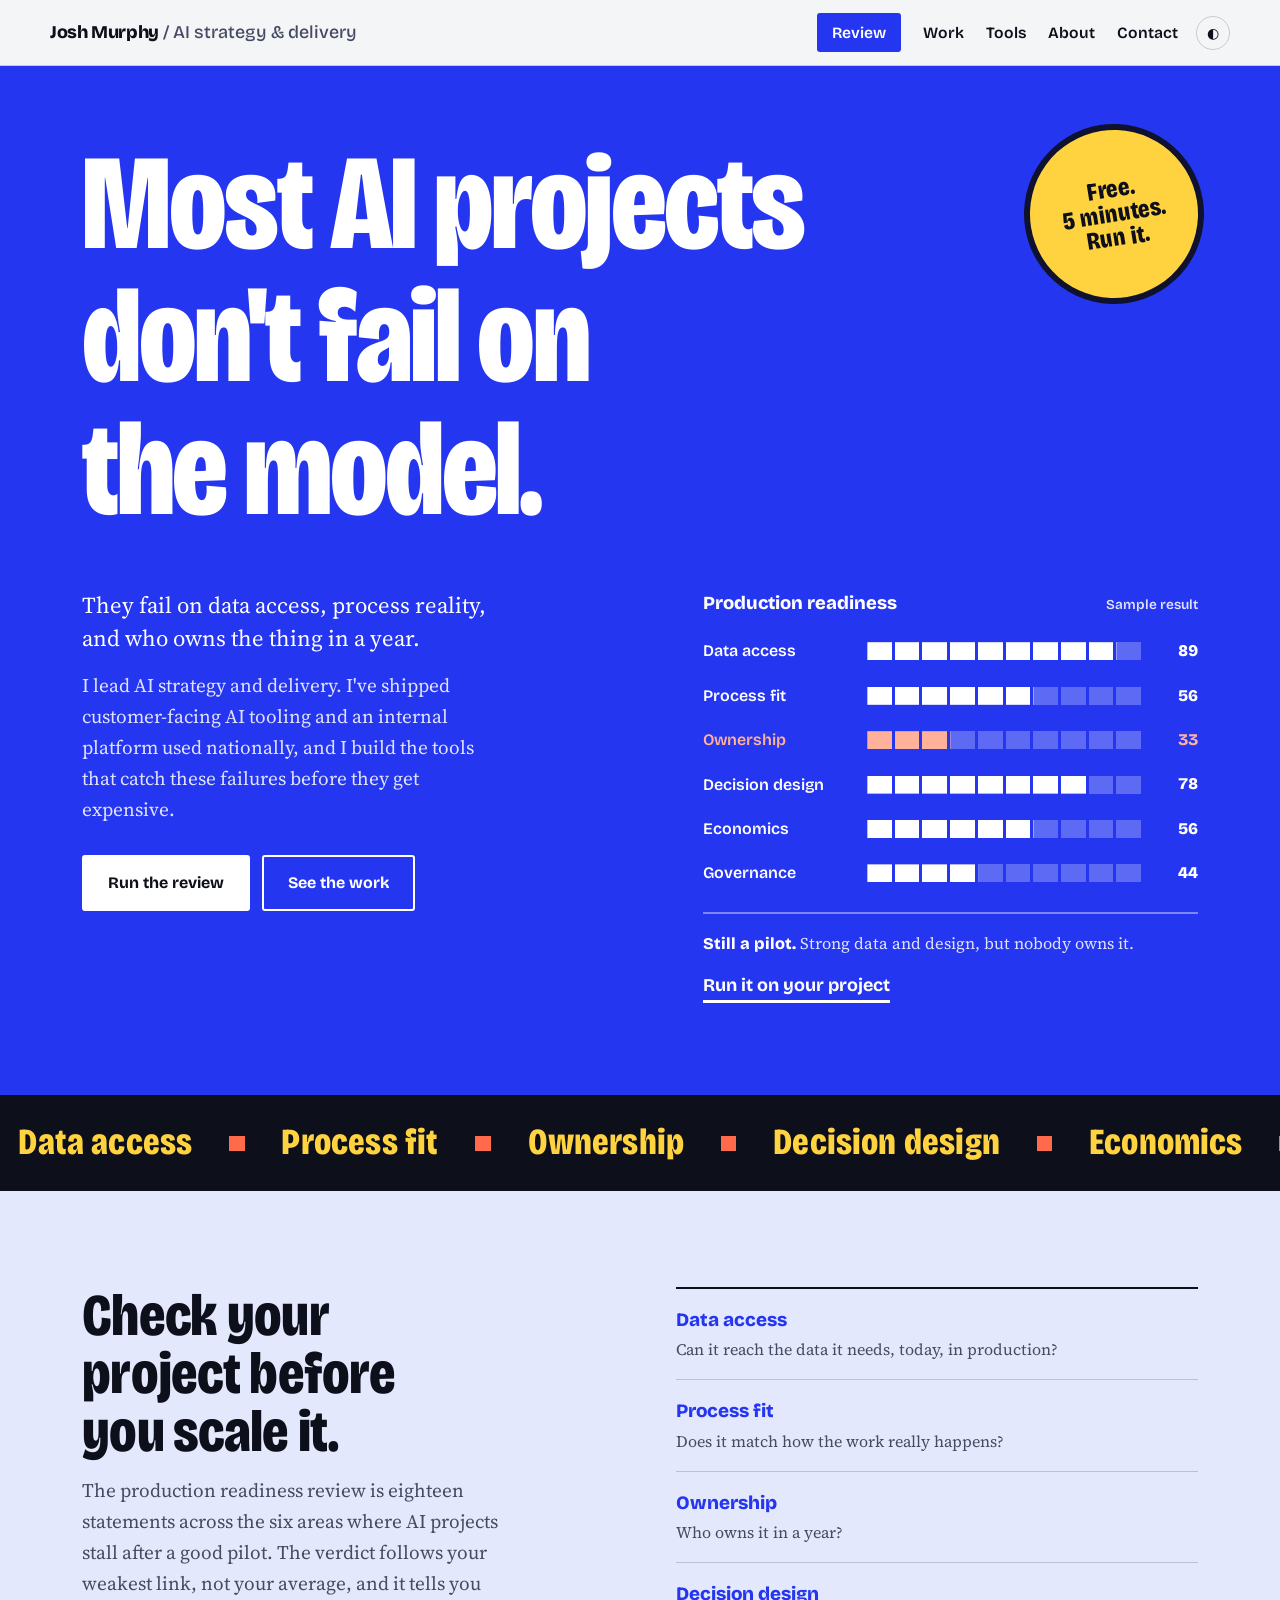
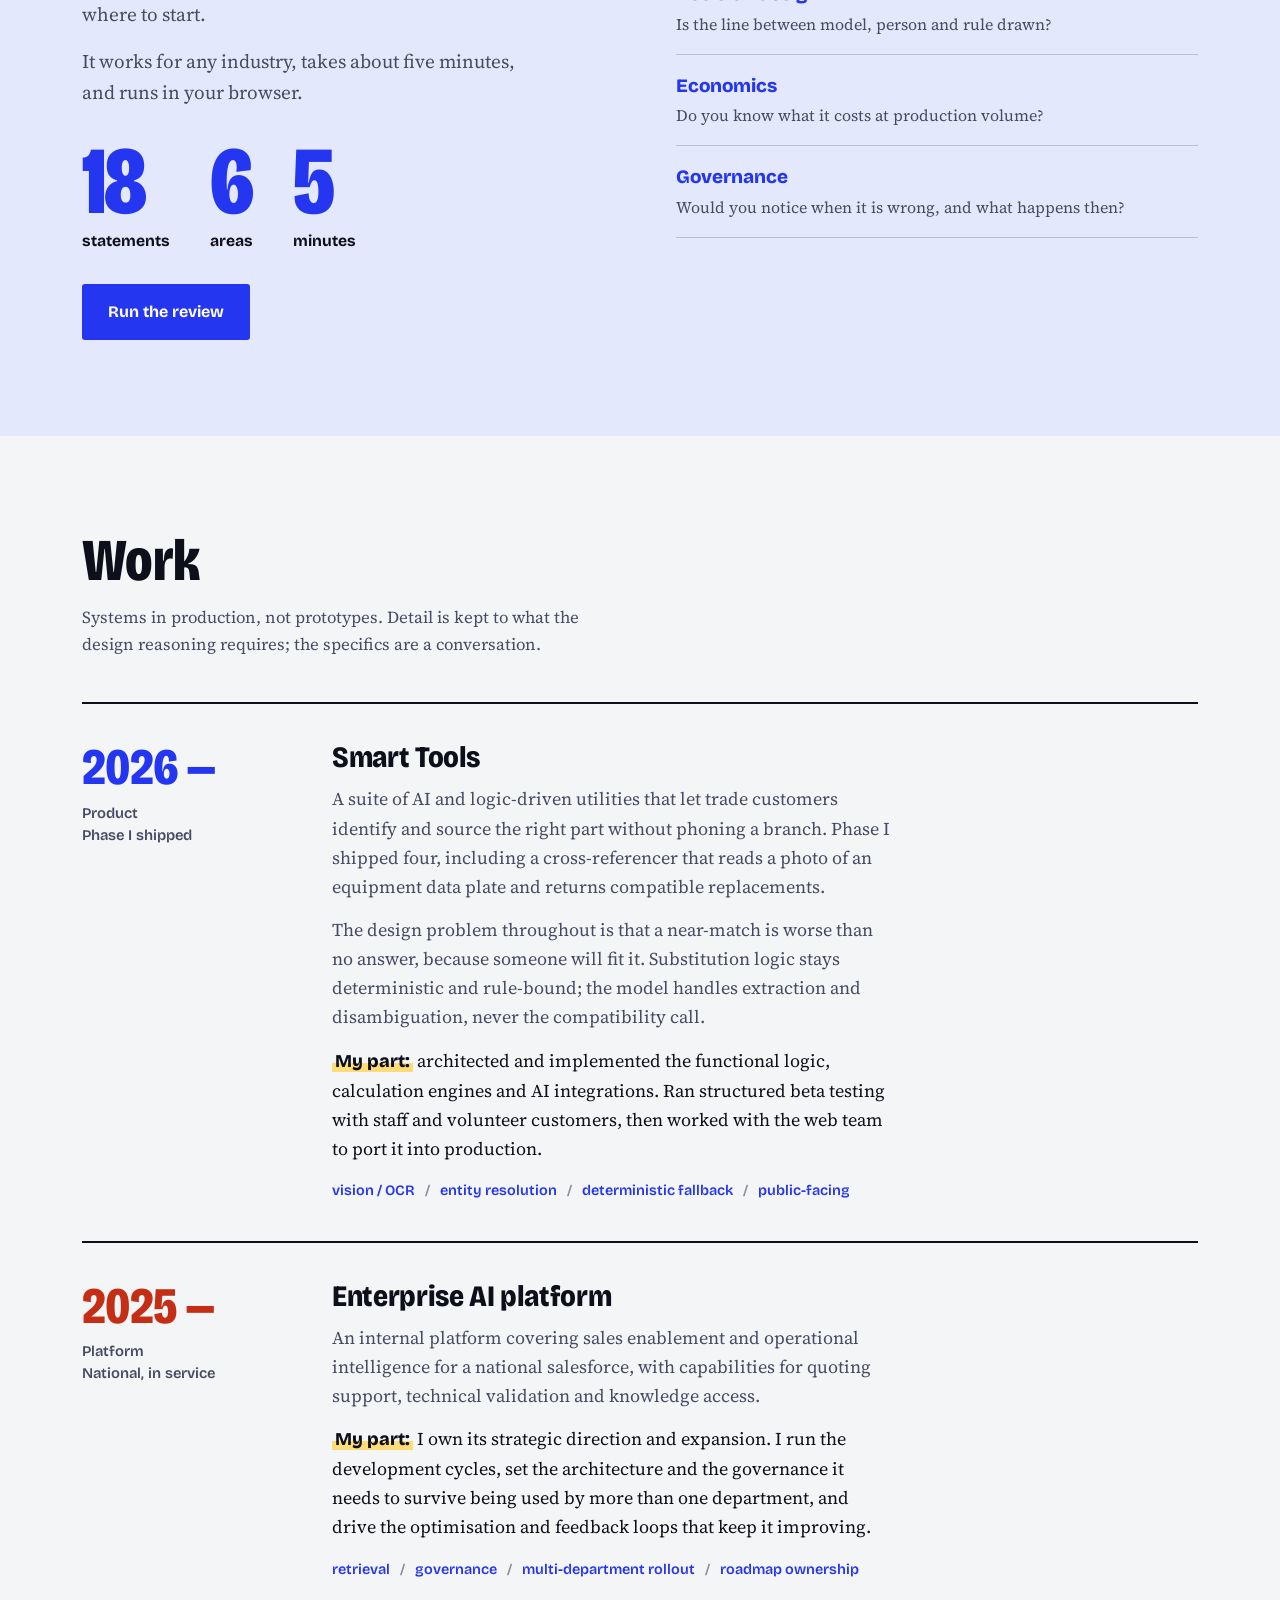
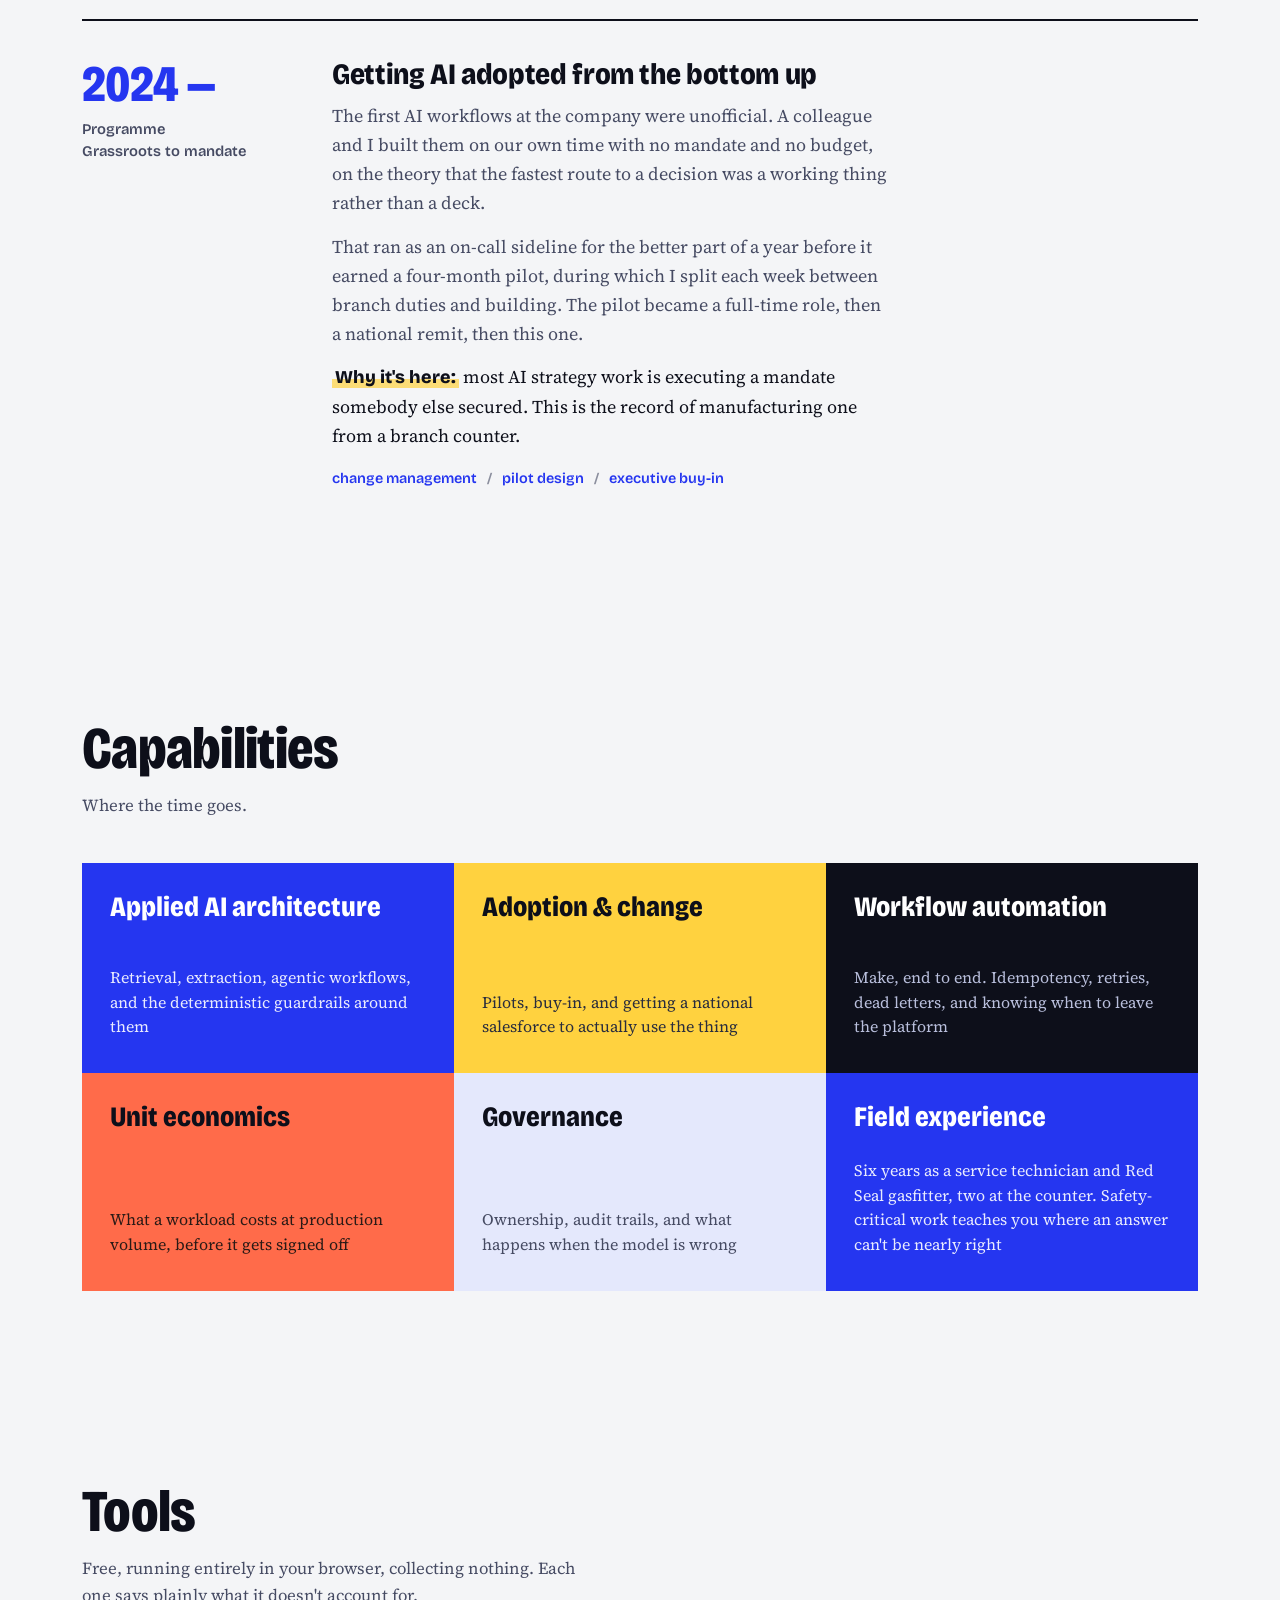
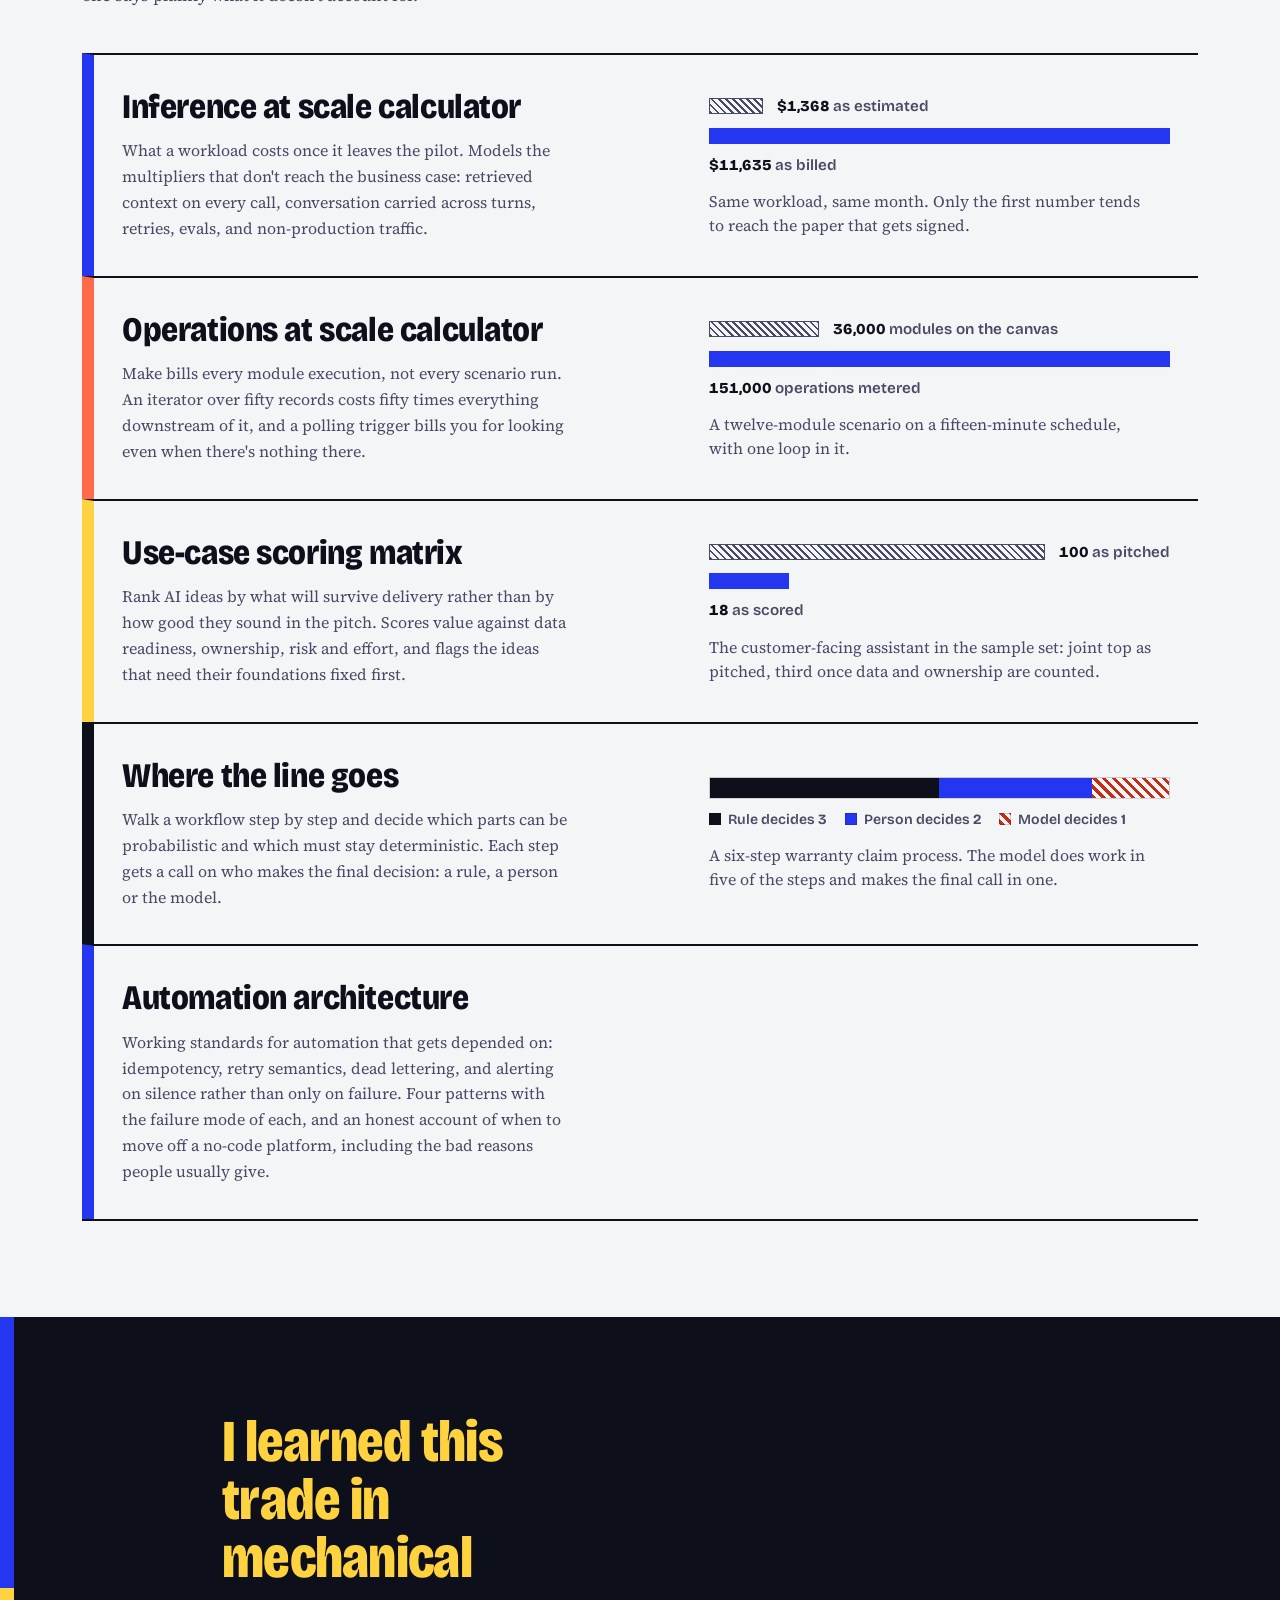
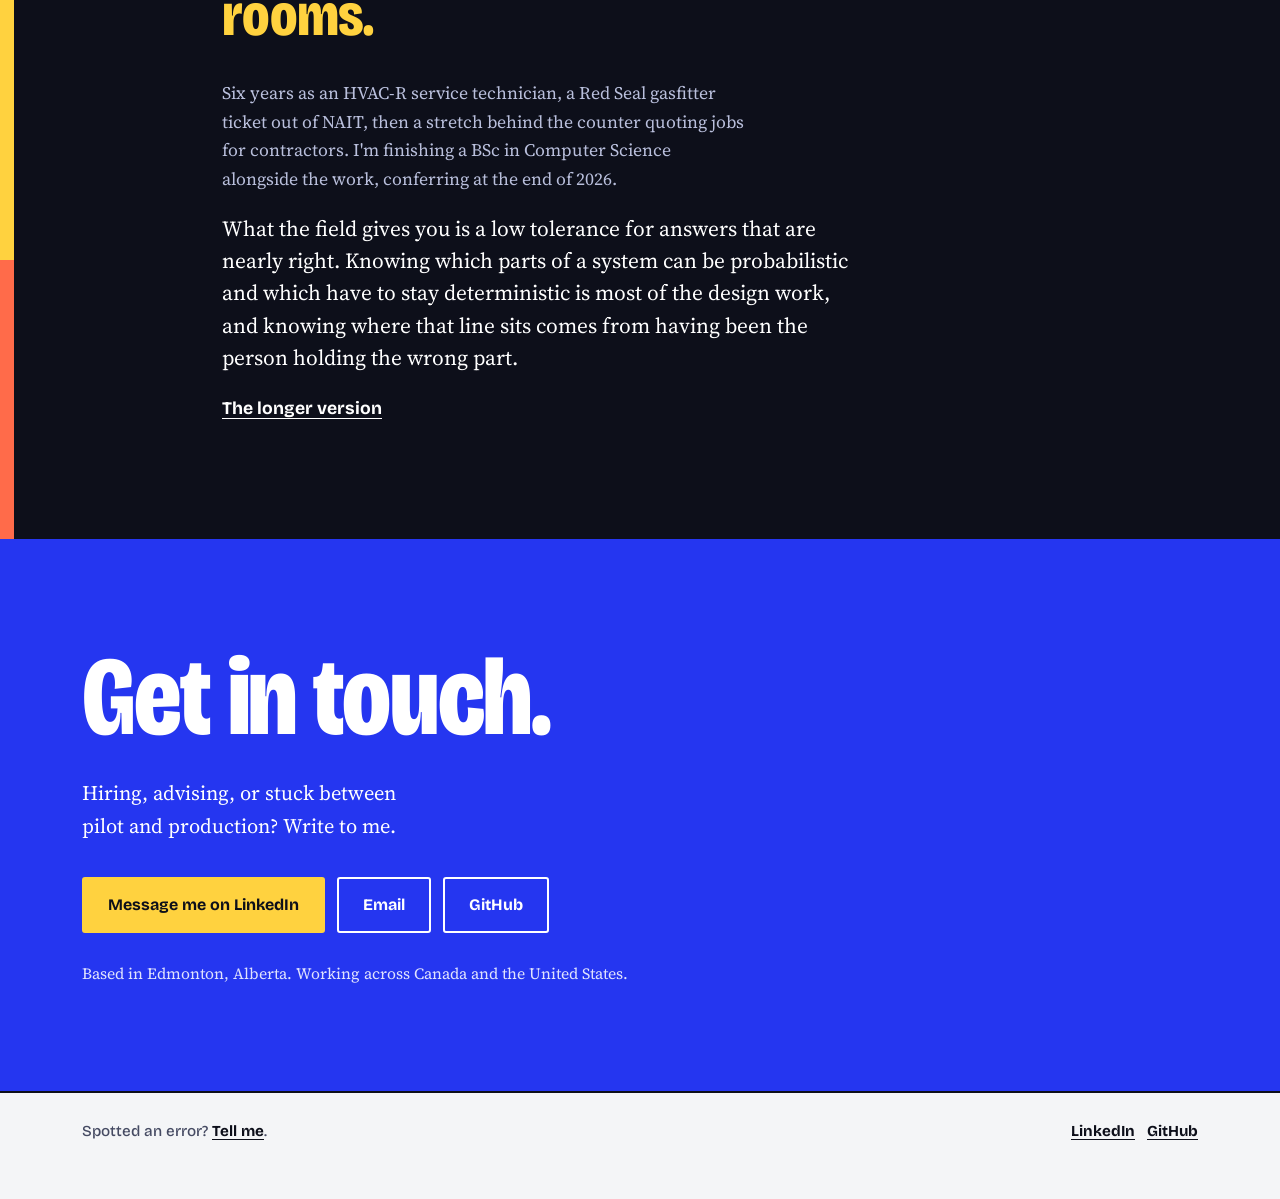
==== commit 3e75516b: "Add colour, ticker and sticker to the home page design" ====
--- a/index.html
+++ b/index.html
@@ -50,6 +50,7 @@
 <main id="main">
 
   <div class="hero on-brand">
+    <a class="sticker" href="/review/" aria-label="Free five-minute review. Open the review."><span>Free.<br>5 minutes.<br>Run it.</span></a>
     <div class="wrap">
       <h1>
           <span class="ln"><span style="--d:.15s">Most AI projects</span></span>
@@ -84,12 +85,15 @@
     </div>
   </div>
 
+  <div class="ticker" aria-hidden="true"><div class="track"><span>Data access</span><span>Process fit</span><span>Ownership</span><span>Decision design</span><span>Economics</span><span>Governance</span><span>Data access</span><span>Process fit</span><span>Ownership</span><span>Decision design</span><span>Economics</span><span>Governance</span></div><div class="track"><span>Data access</span><span>Process fit</span><span>Ownership</span><span>Decision design</span><span>Economics</span><span>Governance</span><span>Data access</span><span>Process fit</span><span>Ownership</span><span>Decision design</span><span>Economics</span><span>Governance</span></div></div>
+
   <section id="review" class="band">
     <div class="wrap review-band">
       <div>
         <h2 class="rise">Check your project before you scale it.</h2>
         <p class="lede rise" style="--d:.08s">The production readiness review is eighteen statements across the six areas where AI projects stall after a good pilot. The verdict follows your weakest link, not your average, and it tells you where to start.</p>
         <p class="lede rise" style="--d:.14s">It works for any industry, takes about five minutes, and runs in your browser.</p>
+        <div class="stats rise" style="--d:.16s"><div><b>18</b><span>statements</span></div><div><b>6</b><span>areas</span></div><div><b>5</b><span>minutes</span></div></div>
         <div class="cta-row rise" style="--d:.2s">
           <a class="btn solid" href="/review/"><span>Run the review</span></a>
         </div>
--- a/style.css
+++ b/style.css
@@ -370,3 +370,81 @@
 .areas{margin-top:72px}
 .areas h2{font-size:clamp(1.7rem,3.6vw,2.4rem);margin:0 0 18px}
 .review-band .areas{margin-top:0}
+
+/* ============================================
+   Energy pass: a second and third colour, colour-blocked tiles,
+   a ticker, a sticker, big numerals.
+   ============================================ */
+:root{--sun:#FFD23F;--coral:#FF6B4A}
+
+/* hero sticker */
+.hero{position:relative;overflow:hidden}
+.sticker{position:absolute;right:max(32px,calc((100vw - 1116px)/2));top:64px;width:168px;height:168px;border-radius:50%;background:var(--sun);color:#0D0F1A;display:grid;place-content:center;text-align:center;text-decoration:none;font-family:var(--ui);font-weight:800;font-stretch:80%;font-size:1.55rem;line-height:1;transform:rotate(-9deg);box-shadow:0 0 0 6px rgba(13,15,26,.9);transition:transform .35s var(--ease)}
+.sticker:hover{transform:rotate(3deg) scale(1.06)}
+@media (max-width:980px){.sticker{width:116px;height:116px;font-size:1.05rem;top:auto;bottom:26px;right:20px;box-shadow:0 0 0 4px rgba(13,15,26,.9)}}
+
+/* ticker */
+.ticker{background:var(--ink);color:var(--sun);overflow:hidden;display:flex;white-space:nowrap;border-block:0}
+.ticker .track{display:flex;flex:none;gap:0;animation:tick 38s linear infinite;padding:18px 0}
+.ticker span{font-family:var(--ui);font-weight:800;font-stretch:78%;font-size:clamp(1.5rem,3.2vw,2.3rem);letter-spacing:.005em;padding:0 .5em;position:relative}
+.ticker span::after{content:"";display:inline-block;width:.42em;height:.42em;background:var(--coral);margin-left:1em;vertical-align:.08em}
+@keyframes tick{to{transform:translateX(-100%)}}
+
+/* big numerals in the review band */
+.stats{display:flex;gap:40px;margin:30px 0 6px}
+.stats b{display:block;font-family:var(--ui);font-weight:800;font-stretch:78%;font-size:clamp(3.8rem,8vw,6rem);line-height:.9;color:var(--brandTx);letter-spacing:-.02em}
+.stats span{font-family:var(--ui);font-weight:700;font-size:.98rem;color:var(--tx)}
+.band{background:var(--bg2);position:relative}
+.areas li b{color:var(--brandTx)}
+
+/* work: bigger years in colour */
+.job-meta b{color:var(--brandTx);font-size:3.2rem}
+.job:nth-of-type(3n+2) .job-meta b{color:var(--flag)}
+.job p.role{background:linear-gradient(transparent 62%,color-mix(in srgb,var(--sun) 55%,transparent) 62%);padding:0 2px;display:inline}
+.job p.role b{background:none}
+
+/* capabilities: colour-blocked tiles */
+.gauges{gap:0;grid-template-columns:repeat(3,minmax(0,1fr))}
+.gauge{border:0;padding:30px 28px 34px;min-height:210px;display:flex;flex-direction:column;justify-content:space-between;gap:26px;background:var(--bg2);color:var(--tx)}
+.gauge b{font-size:1.75rem;font-stretch:84%;line-height:1.02;margin:0}
+.gauge span{font-size:1rem;margin:0}
+.gauge:nth-child(1){background:var(--brand);color:#fff}.gauge:nth-child(1) span{color:rgba(255,255,255,.9)}
+.gauge:nth-child(2){background:var(--sun);color:#0D0F1A}.gauge:nth-child(2) span{color:#2a2d3d}
+.gauge:nth-child(3){background:var(--ink);color:#fff}.gauge:nth-child(3) span{color:#B9BFDC}
+.gauge:nth-child(4){background:var(--coral);color:#0D0F1A}.gauge:nth-child(4) span{color:#2a1a16}
+.gauge:nth-child(5){background:var(--bg2)}
+.gauge:nth-child(6){background:var(--brand);color:#fff}.gauge:nth-child(6) span{color:rgba(255,255,255,.9)}
+@media (max-width:900px){.gauges{grid-template-columns:repeat(2,minmax(0,1fr))}.gauge:nth-child(3){background:var(--sun);color:#0D0F1A}.gauge:nth-child(3) span{color:#2a2d3d}.gauge:nth-child(2){background:var(--ink);color:#fff}.gauge:nth-child(2) span{color:#B9BFDC}}
+@media (max-width:600px){.gauges{grid-template-columns:1fr}}
+
+/* tools: coloured tab on every row, row lights up on hover */
+.tool{border-left:12px solid var(--c,var(--brand));padding:34px 28px;transition:background .3s}
+.tool:hover{background:var(--bg2)}
+.tools-grid .tool:nth-child(2){--c:var(--coral)}
+.tools-grid .tool:nth-child(3){--c:var(--sun)}
+.tools-grid .tool:nth-child(4){--c:var(--ink)}
+.tools-grid .tool:nth-child(5){--c:var(--brand)}
+html[data-theme="dark"] .tools-grid .tool:nth-child(4){--c:#ECEEFA}
+@media (max-width:860px){.tool{padding:28px 18px;border-left-width:8px}}
+
+/* story: the headline gets the sun */
+.story h2{color:var(--sun)}
+.story{position:relative}
+.story::before{content:"";position:absolute;left:0;top:0;bottom:0;width:14px;background:linear-gradient(var(--brand) 0 33%,var(--sun) 33% 66%,var(--coral) 66%)}
+
+/* subpages: a colour bar under the headline */
+main.wrap .plain>h1{position:relative;padding-bottom:30px}
+main.wrap .plain>h1::after{content:"";position:absolute;left:0;bottom:0;width:120px;height:12px;background:linear-gradient(90deg,var(--brand) 0 33%,var(--sun) 33% 66%,var(--coral) 66%)}
+.about-hero h1{position:relative;padding-bottom:30px}
+.about-hero h1::after{content:"";position:absolute;left:0;bottom:0;width:120px;height:12px;background:linear-gradient(90deg,var(--brand) 0 33%,var(--sun) 33% 66%,var(--coral) 66%)}
+.panel{border-top-color:var(--brand)}
+.step{border-left-color:var(--sun)}
+
+/* contact: sun buttons */
+.contact .btn.solid{--solidbg:var(--sun);--solidtx:#0D0F1A}
+.contact .btn.solid:hover{background:#fff;color:#0D0F1A;border-color:#fff}
+
+@media (prefers-reduced-motion:reduce){.ticker{overflow-x:auto}.ticker .track{animation:none}}
+@media print{.ticker,.sticker{display:none!important}.gauge{background:#fff!important;color:#111!important;border-top:2px solid #111}.story::before{display:none}}
+.job p.role{background:none;display:block;padding:0}
+.job p.role b{background:linear-gradient(transparent 58%,color-mix(in srgb,var(--sun) 70%,transparent) 58%);padding:0 3px}
